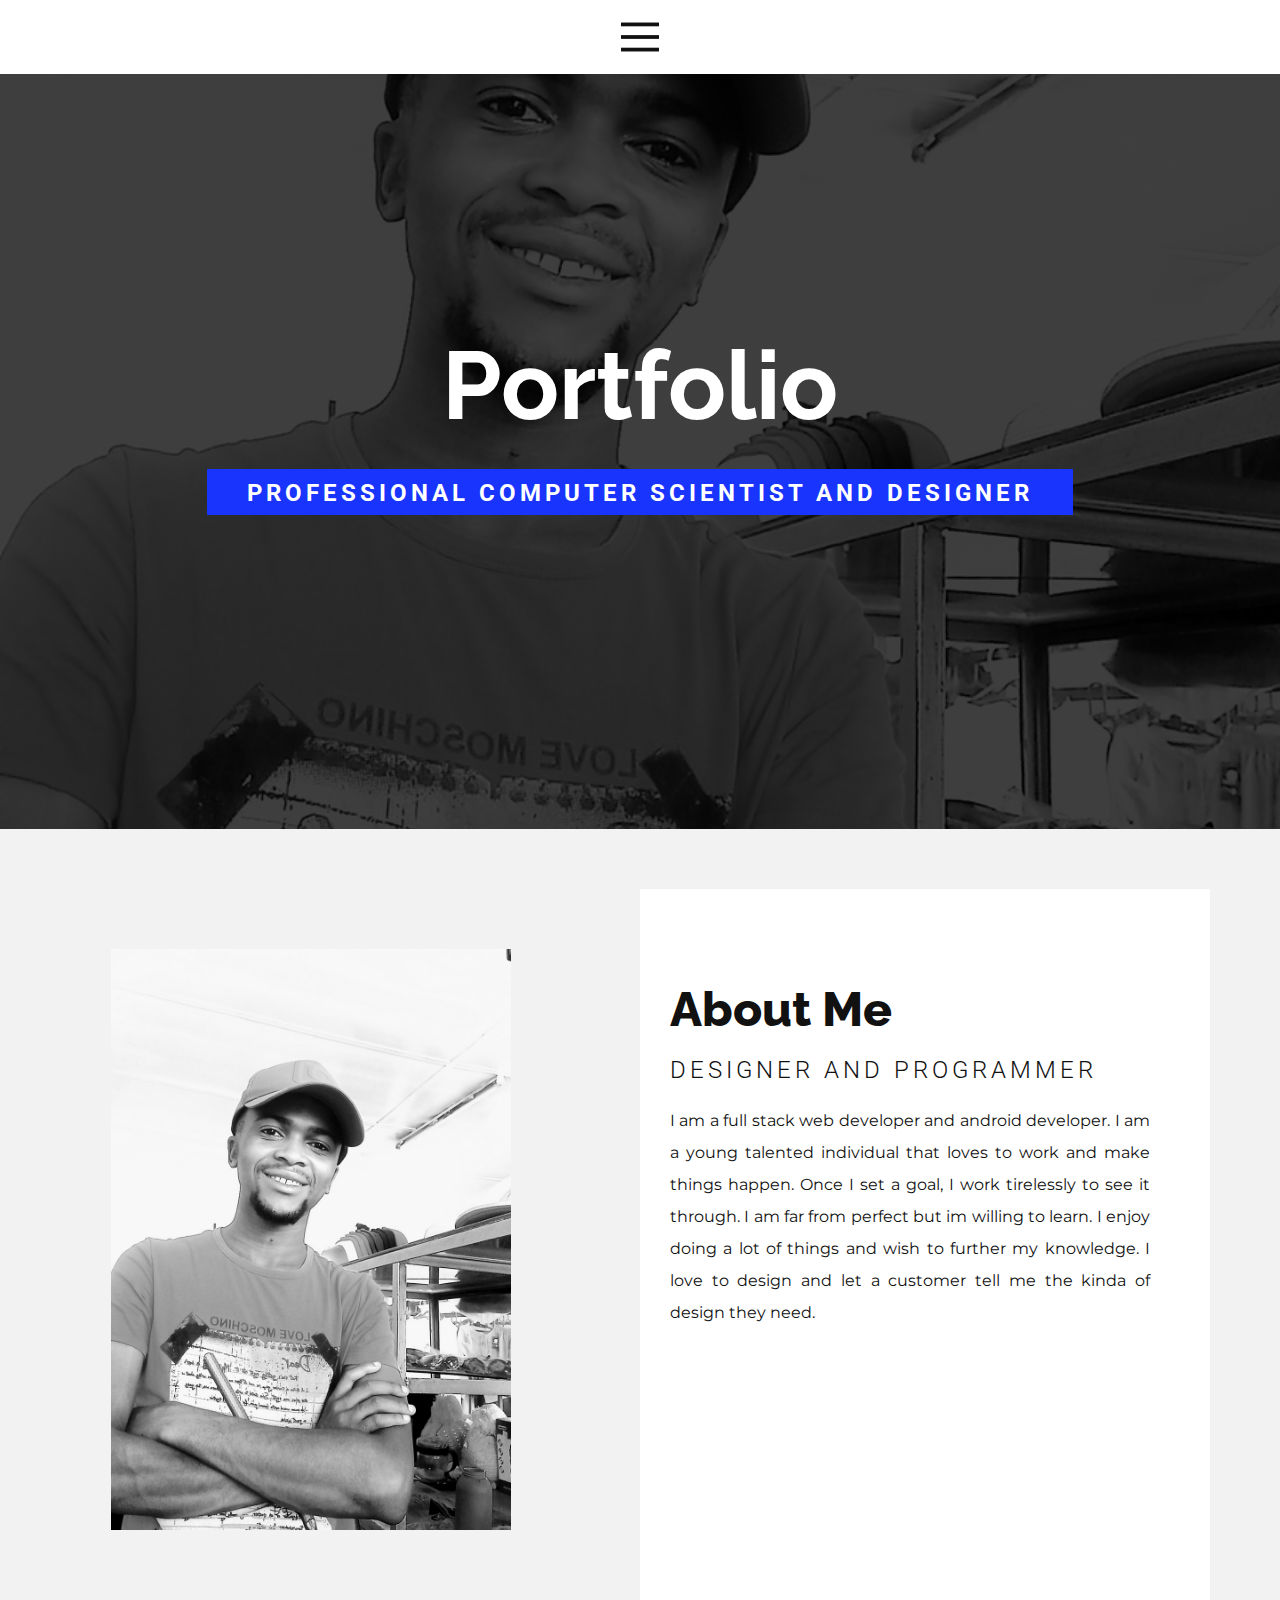
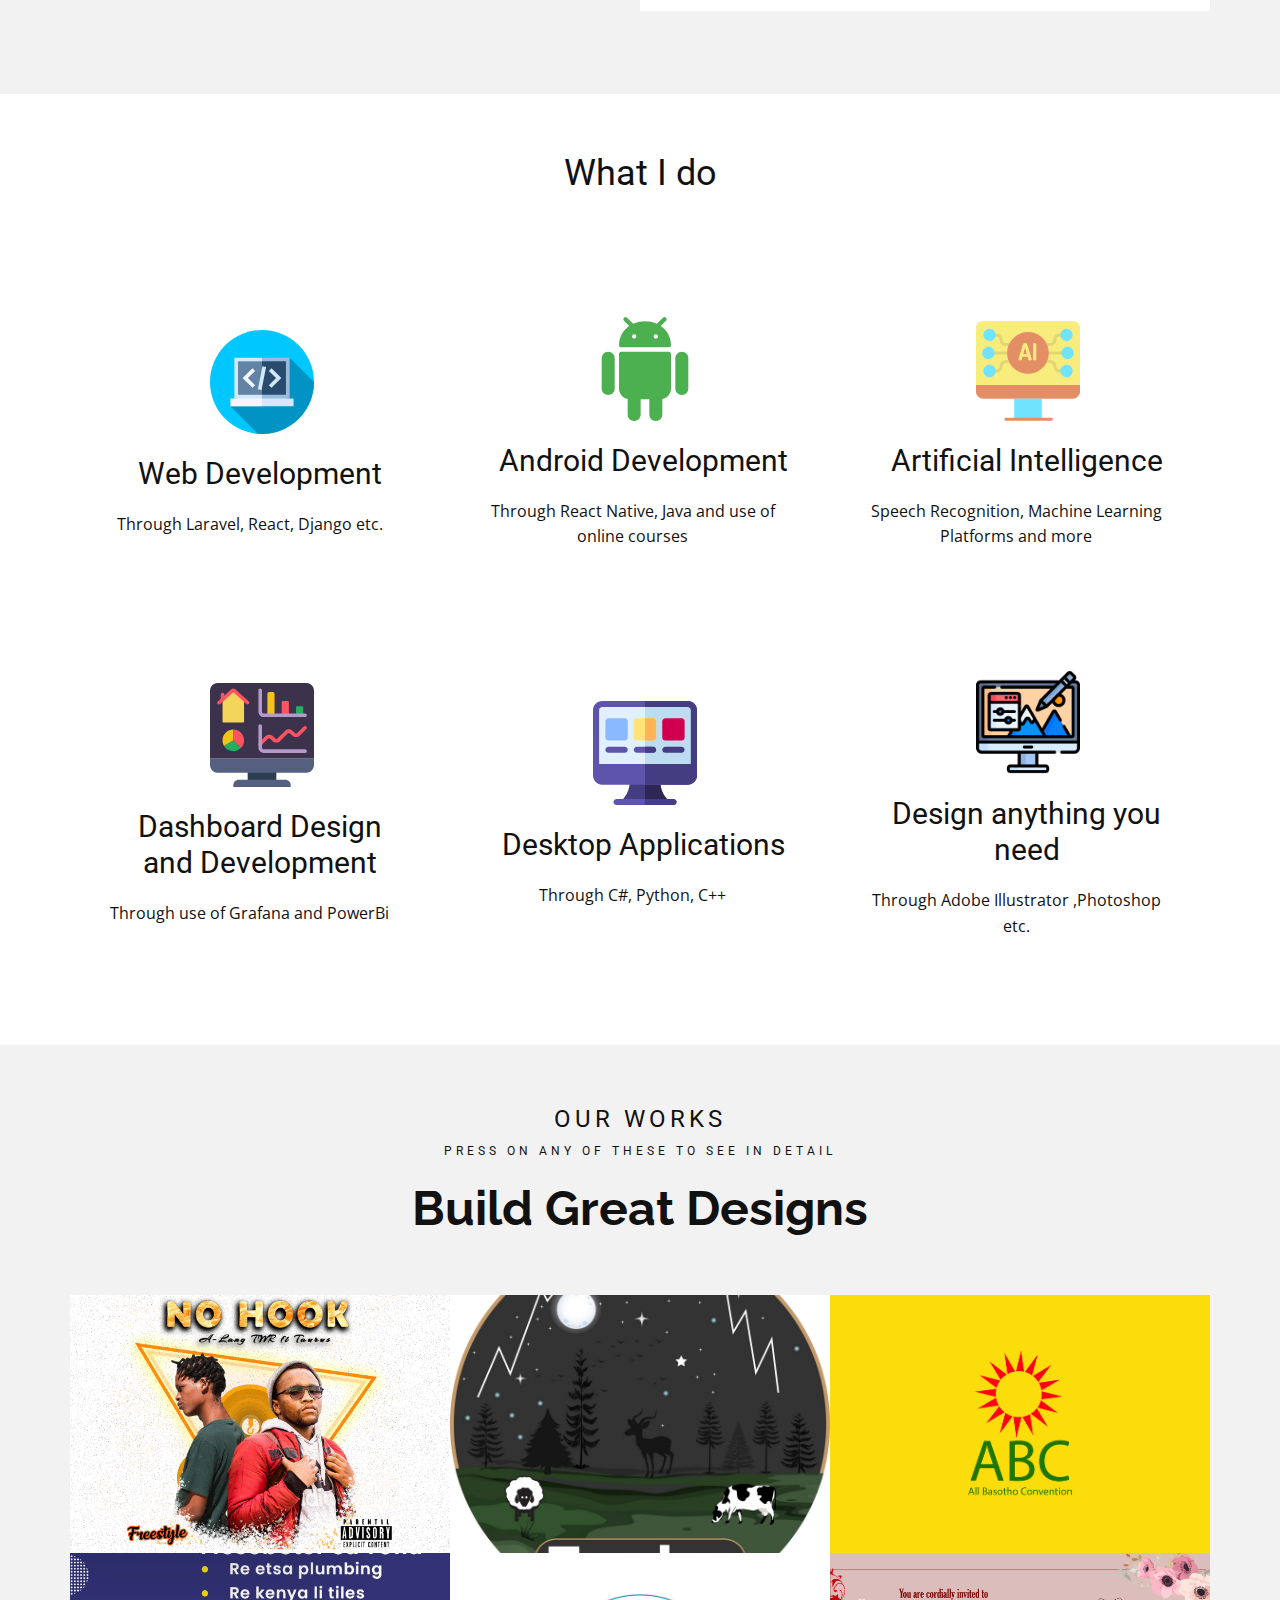
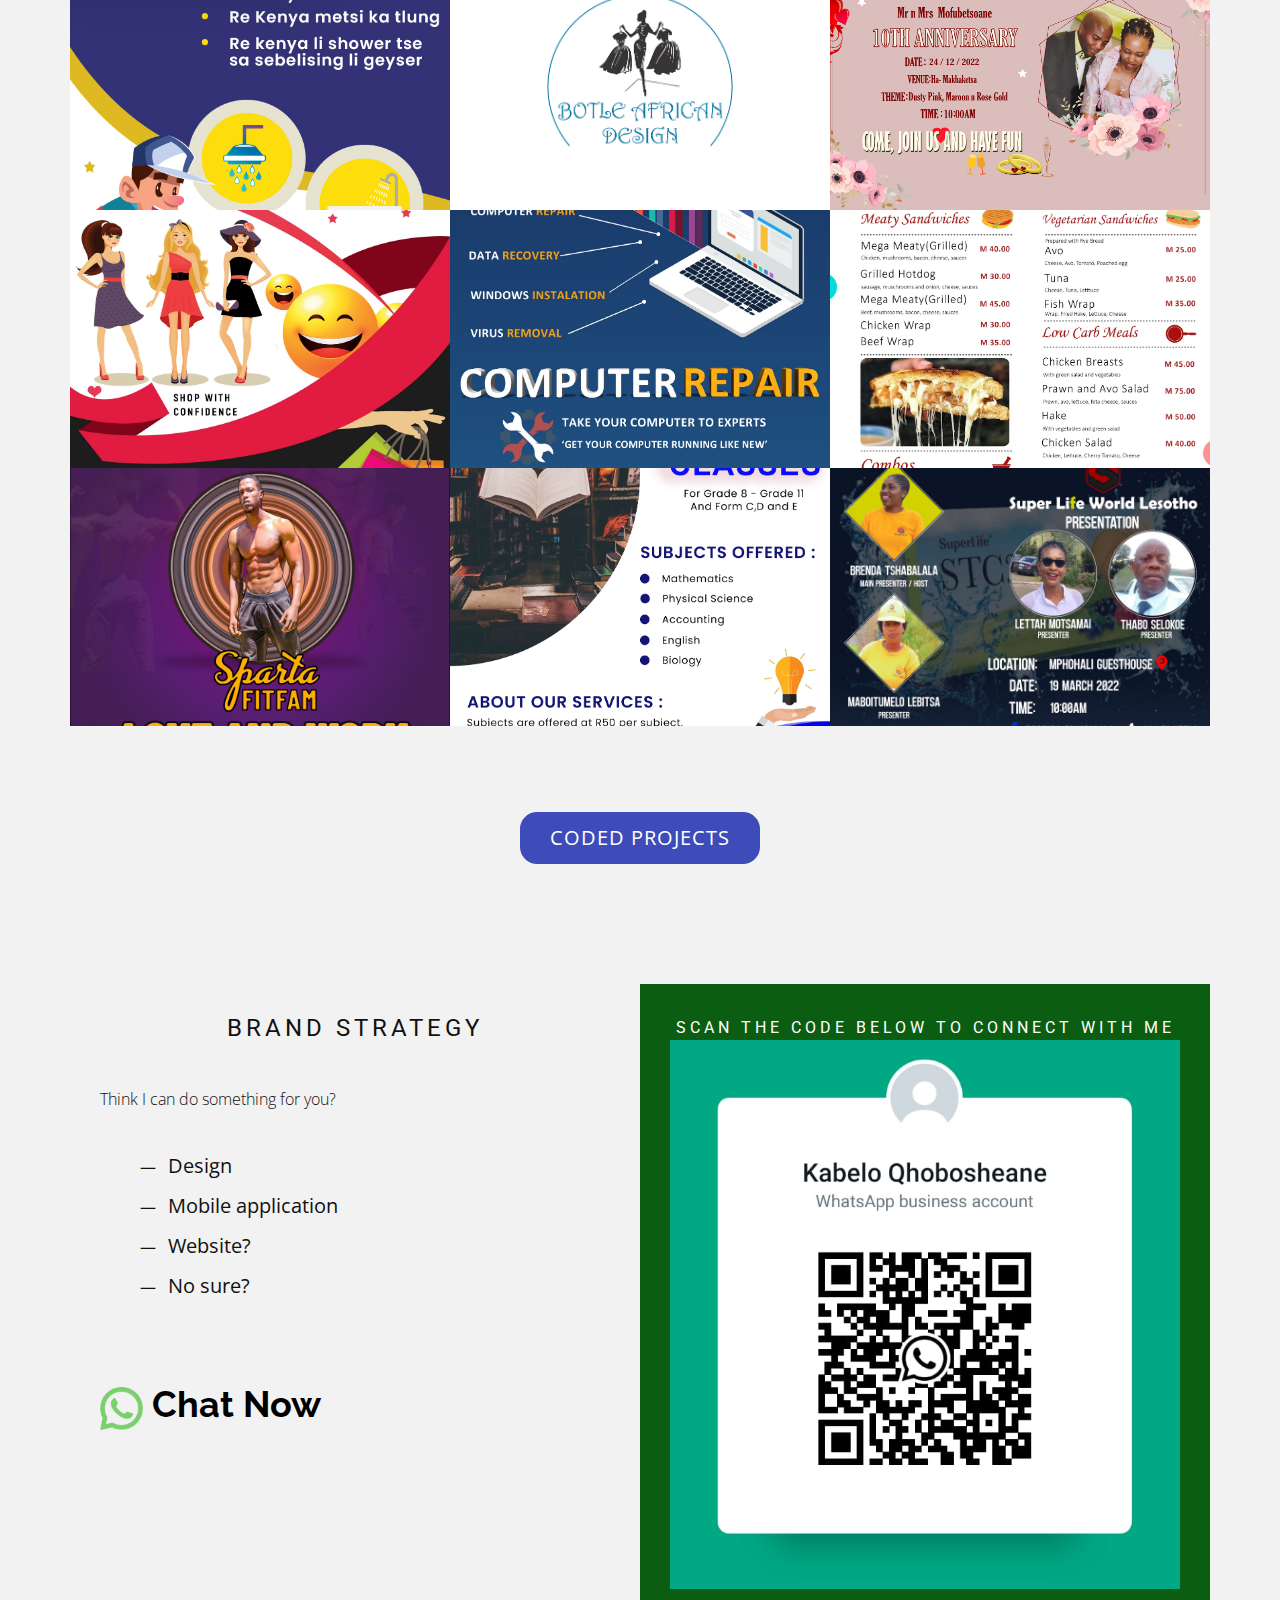
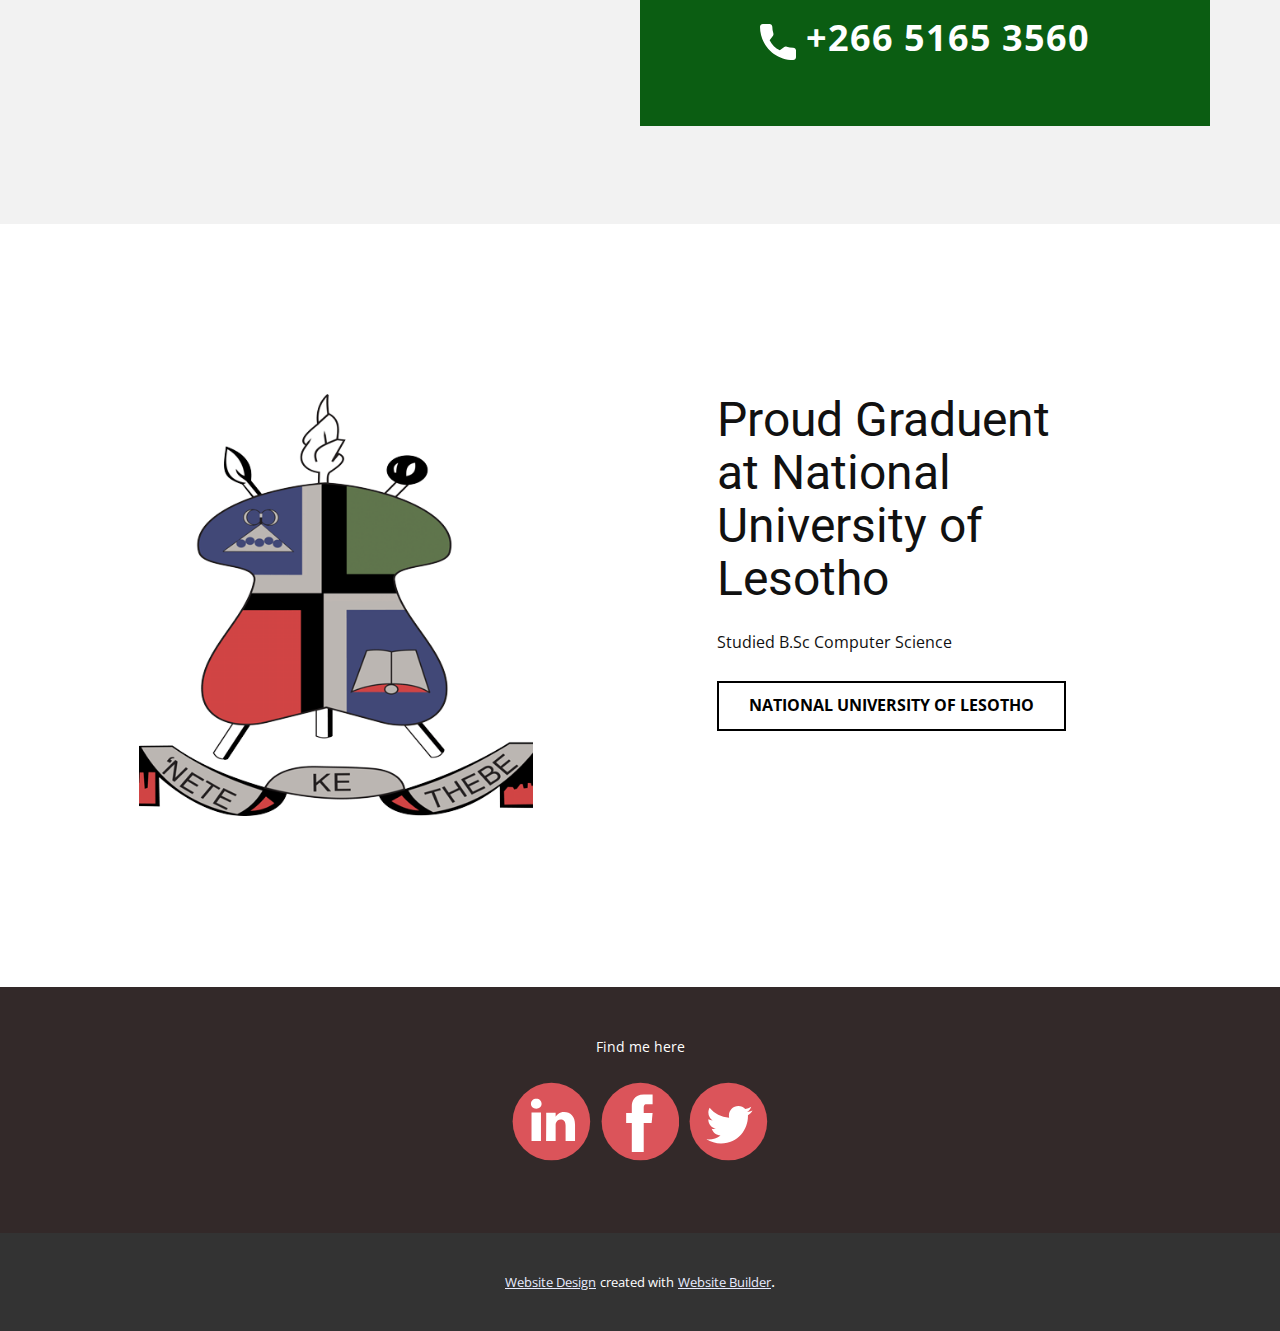
==== index.html @ 5afa54e4 "My first Commit" ====
<!DOCTYPE html>
<html style="font-size: 16px;">
  <head>
    <meta name="viewport" content="width=device-width, initial-scale=1.0">
    <meta charset="utf-8">
    <meta name="keywords" content="Portfolio, About Us, ​Build Great Products">
    <meta name="description" content="">
    <meta name="page_type" content="np-template-header-footer-from-plugin">
    <title>Home</title>
    <link rel="stylesheet" href="nicepage.css" media="screen">
<link rel="stylesheet" href="Home.css" media="screen">
    <script class="u-script" type="text/javascript" src="jquery.js" defer=""></script>
    <script class="u-script" type="text/javascript" src="nicepage.js" defer=""></script>
    <meta name="generator" content="Nicepage 4.6.5, nicepage.com">
    <link id="u-theme-google-font" rel="stylesheet" href="https://fonts.googleapis.com/css?family=Roboto:100,100i,300,300i,400,400i,500,500i,700,700i,900,900i|Open+Sans:300,300i,400,400i,500,500i,600,600i,700,700i,800,800i">
    <link id="u-page-google-font" rel="stylesheet" href="https://fonts.googleapis.com/css?family=Raleway:100,100i,200,200i,300,300i,400,400i,500,500i,600,600i,700,700i,800,800i,900,900i|Montserrat:100,100i,200,200i,300,300i,400,400i,500,500i,600,600i,700,700i,800,800i,900,900i">
    
    
    
    
    
    
    
    <script type="application/ld+json">{
		"@context": "http://schema.org",
		"@type": "Organization",
		"name": "",
		"sameAs": [
				"https://www.linkedin.com/in/kabelo-joseph-qhobosheane-223108164/",
				"https://web.facebook.com/joseph.qhobosheane.370/",
				"https://twitter.com/home"
		]
}</script>
    <meta name="theme-color" content="#1934fd">
    <meta name="twitter:site" content="@">
    <meta name="twitter:card" content="summary_large_image">
    <meta name="twitter:title" content="Home">
    <meta name="twitter:description" content="">
    <meta property="og:title" content="Home">
    <meta property="og:type" content="website">
  </head>
  <body data-home-page="Home.html" data-home-page-title="Home" class="u-body u-xl-mode"><header class="u-clearfix u-header u-header" id="sec-44a9"><div class="u-clearfix u-sheet u-valign-middle u-sheet-1">
        <nav class="u-align-left u-menu u-menu-dropdown u-offcanvas u-menu-1" data-responsive-from="XL">
          <div class="menu-collapse">
            <a class="u-button-style u-nav-link" href="#" style="padding: 8px 2px; font-size: calc(1em + 22px);">
              <svg class="u-svg-link" preserveAspectRatio="xMidYMin slice" viewBox="0 0 302 302" style=""><use xmlns:xlink="http://www.w3.org/1999/xlink" xlink:href="#svg-5c50"></use></svg>
              <svg xmlns="http://www.w3.org/2000/svg" xmlns:xlink="http://www.w3.org/1999/xlink" version="1.1" id="svg-5c50" x="0px" y="0px" viewBox="0 0 302 302" style="enable-background:new 0 0 302 302;" xml:space="preserve" class="u-svg-content"><g><rect y="36" width="302" height="30"></rect><rect y="236" width="302" height="30"></rect><rect y="136" width="302" height="30"></rect>
</g><g></g><g></g><g></g><g></g><g></g><g></g><g></g><g></g><g></g><g></g><g></g><g></g><g></g><g></g><g></g></svg>
            </a>
          </div>
          <div class="u-custom-menu u-nav-container">
            <ul class="u-nav u-spacing-30 u-unstyled u-nav-1"><li class="u-nav-item"><a class="u-border-2 u-border-active-palette-1-base u-border-hover-palette-1-base u-border-no-left u-border-no-right u-border-no-top u-button-style u-nav-link u-text-active-palette-1-base u-text-grey-90 u-text-hover-grey-90" href="Home.html" style="padding: 10px 0px;">Home</a>
</li><li class="u-nav-item"><a class="u-border-2 u-border-active-palette-1-base u-border-hover-palette-1-base u-border-no-left u-border-no-right u-border-no-top u-button-style u-nav-link u-text-active-palette-1-base u-text-grey-90 u-text-hover-grey-90" href="My-Work.html" style="padding: 10px 0px;">My Work</a>
</li><li class="u-nav-item"><a class="u-border-2 u-border-active-palette-1-base u-border-hover-palette-1-base u-border-no-left u-border-no-right u-border-no-top u-button-style u-nav-link u-text-active-palette-1-base u-text-grey-90 u-text-hover-grey-90" href="Contact.html" style="padding: 10px 0px;">Contact</a>
</li></ul>
          </div>
          <div class="u-custom-menu u-nav-container-collapse">
            <div class="u-align-center u-black u-container-style u-inner-container-layout u-opacity u-opacity-95 u-sidenav">
              <div class="u-inner-container-layout u-sidenav-overflow">
                <div class="u-menu-close"></div>
                <ul class="u-align-center u-nav u-popupmenu-items u-unstyled u-nav-2"><li class="u-nav-item"><a class="u-button-style u-nav-link" href="Home.html">Home</a>
</li><li class="u-nav-item"><a class="u-button-style u-nav-link" href="My-Work.html">My Work</a>
</li><li class="u-nav-item"><a class="u-button-style u-nav-link" href="Contact.html">Contact</a>
</li></ul>
              </div>
            </div>
            <div class="u-black u-menu-overlay u-opacity u-opacity-70"></div>
          </div>
        </nav>
      </div></header>
    <section class="u-align-center u-clearfix u-image u-shading u-section-1" id="carousel_30c3" data-image-width="3024" data-image-height="5376">
      <div class="u-clearfix u-sheet u-sheet-1">
        <h2 class="u-custom-font u-font-raleway u-text u-text-body-alt-color u-text-default u-text-1">Portfolio</h2>
        <div class="u-align-center-xs u-container-style u-expanded-width-md u-expanded-width-sm u-expanded-width-xs u-group u-palette-1-base u-group-1">
          <div class="u-container-layout u-container-layout-1">
            <h4 class="u-align-center u-text u-text-2">Professional computer scientist and designer</h4>
          </div>
        </div>
      </div>
    </section>
    <section class="u-clearfix u-grey-5 u-section-2" id="carousel_7b2b">
      <div class="u-clearfix u-sheet u-sheet-1">
        <div class="u-clearfix u-expanded-width u-layout-wrap u-layout-wrap-1">
          <div class="u-layout">
            <div class="u-layout-col">
              <div class="u-size-60">
                <div class="u-layout-row">
                  <div class="u-align-center u-container-style u-layout-cell u-size-30 u-layout-cell-1">
                    <div class="u-container-layout u-container-layout-1">
                      <img class="u-image u-image-1" src="images/IMG_20220221_135237_2.jpg" data-image-width="900" data-image-height="1600">
                    </div>
                  </div>
                  <div class="u-container-style u-layout-cell u-size-30 u-white u-layout-cell-2">
                    <div class="u-container-layout u-container-layout-2">
                      <h2 class="u-custom-font u-font-raleway u-text u-text-default u-text-1">About Me</h2>
                      <h6 class="u-text u-text-2">designer and programmer</h6>
                      <p class="u-align-justify u-custom-font u-font-montserrat u-text u-text-3"> I am a full stack web developer and android developer.&nbsp;I am a young talented individual that loves to work and make things happen. Once I set a goal, I work tirelessly to see it through. I am far from perfect but im willing to learn. I enjoy doing a lot of things and wish to further my knowledge. I love to design and let a customer tell me the kinda of design they need.&nbsp;</p>
                      <p class="u-text u-text-4" data-animation-name="jackInTheBox" data-animation-duration="1000" data-animation-delay="0" data-animation-direction="">
                        <span style="font-weight: 700;">Name: </span>
                        <br>Kabelo Qhobosheane<br>
                        <span style="font-weight: 700;">Age: </span>
                        <br>23 years <span style="font-weight: 700;">
                          <br>Location: 
                        </span>
                        <br>Maseru, Borokhoaneng
                      </p>
                    </div>
                  </div>
                </div>
              </div>
            </div>
          </div>
        </div>
      </div>
    </section>
    <section class="u-align-center u-clearfix u-section-3" id="sec-7e6d">
      <div class="u-clearfix u-sheet u-sheet-1">
        <h2 class="u-text u-text-default u-text-1">What I do</h2>
        <div class="u-expanded-width u-list u-list-1">
          <div class="u-repeater u-repeater-1">
            <div class="u-align-center u-container-style u-list-item u-repeater-item">
              <div class="u-container-layout u-similar-container u-valign-middle u-container-layout-1"><span class="u-icon u-icon-circle u-spacing-40 u-white u-icon-1"><svg class="u-svg-link" preserveAspectRatio="xMidYMin slice" viewBox="0 0 512 512" style=""><use xmlns:xlink="http://www.w3.org/1999/xlink" xlink:href="#svg-89f8"></use></svg><svg class="u-svg-content" viewBox="0 0 512 512" x="0px" y="0px" id="svg-89f8" style="enable-background:new 0 0 512 512;"><circle style="fill:#00C7FF;" cx="256" cy="256" r="256"></circle><path style="fill:#0093C4;" d="M512,256c0-0.037-0.001-0.073-0.001-0.11L392.127,136.018L100.5,375.982l135.219,135.219  C242.411,511.726,249.173,512,256,512C397.385,512,512,397.385,512,256z"></path><polygon style="fill:#9ABADB;" points="392.127,136.018 256,136.018 243.842,349.394 392.127,337.236 "></polygon><g><polygon style="fill:#D1E8FF;" points="119.873,136.018 119.873,337.236 256,349.394 256,136.018  "></polygon><polygon style="fill:#D1E8FF;" points="411.5,337.236 256,337.236 243.842,356.609 256,375.982 411.5,375.982  "></polygon>
</g><rect x="100.5" y="337.24" style="fill:#F5F5FF;" width="155.5" height="38.747"></rect><polygon style="fill:#294B6E;" points="373.904,154.24 256,154.24 243.842,236.627 256,319.013 373.904,319.013 "></polygon><rect x="138.1" y="154.24" style="fill:#6283A3;" width="117.9" height="164.77"></rect><polygon style="fill:#F5F5FF;" points="209.124,284.901 160.85,236.627 209.124,188.353 222.009,201.238 186.62,236.627   222.009,272.016 "></polygon><g><polygon style="fill:#D1E8FF;" points="302.876,284.901 289.991,272.016 325.38,236.627 289.991,201.238 302.876,188.353    351.15,236.627  "></polygon><rect x="246.888" y="179.052" transform="matrix(-0.9808 -0.1951 0.1951 -0.9808 460.912 518.6826)" style="fill:#D1E8FF;" width="18.223" height="115.182"></rect>
</g></svg>
            
            
          </span>
                <h3 class="u-align-center u-text u-text-2">Web Development</h3>
                <p class="u-align-center u-text u-text-3">Through Laravel, React, Django etc.</p>
              </div>
            </div>
            <div class="u-align-center u-container-style u-list-item u-repeater-item">
              <div class="u-container-layout u-similar-container u-valign-middle u-container-layout-2"><span class="u-icon u-icon-circle u-spacing-40 u-white u-icon-2"><svg class="u-svg-link" preserveAspectRatio="xMidYMin slice" viewBox="0 0 512.12 512.12" style=""><use xmlns:xlink="http://www.w3.org/1999/xlink" xlink:href="#svg-bf54"></use></svg><svg class="u-svg-content" viewBox="0 0 512.12 512.12" x="0px" y="0px" id="svg-bf54" style="enable-background:new 0 0 512.12 512.12;"><g><path style="fill:#4CAF50;" d="M74.727,170.787c-17.673,0-32,14.327-32,32V352.12c0,17.673,14.327,32,32,32s32-14.327,32-32   V202.787C106.727,185.114,92.4,170.787,74.727,170.787z"></path><path style="fill:#4CAF50;" d="M437.393,170.787c-17.673,0-32,14.327-32,32V352.12c0,17.673,14.327,32,32,32s32-14.327,32-32   V202.787C469.393,185.114,455.067,170.787,437.393,170.787z"></path><path style="fill:#4CAF50;" d="M373.393,170.787H138.727c-5.891,0-10.667,4.776-10.667,10.667V352.12   c-0.005,25.348,17.831,47.197,42.667,52.267v75.733c0,17.673,14.327,32,32,32s32-14.327,32-32v-74.667h42.667v74.667   c0,17.673,14.327,32,32,32s32-14.327,32-32v-75.733c24.836-5.07,42.672-26.919,42.667-52.267V181.454   C384.06,175.563,379.284,170.787,373.393,170.787z"></path><path style="fill:#4CAF50;" d="M333.607,44.323l26.005-25.984c4.237-4.093,4.354-10.845,0.262-15.083   c-4.093-4.237-10.845-4.354-15.083-0.262c-0.089,0.086-0.176,0.173-0.262,0.262L314.236,33.55   c-37.102-16.117-79.229-16.117-116.331,0L167.612,3.235c-4.237-4.093-10.99-3.975-15.083,0.262c-3.992,4.134-3.992,10.687,0,14.82   l25.984,26.005c-31.677,20.96-50.649,56.481-50.453,94.464c0,5.891,4.776,10.667,10.667,10.667h234.667   c5.891,0,10.667-4.776,10.667-10.667C384.256,100.804,365.284,65.283,333.607,44.323z"></path>
</g><g><circle style="fill:#FAFAFA;" cx="202.727" cy="96.12" r="10.667"></circle><circle style="fill:#FAFAFA;" cx="309.393" cy="96.12" r="10.667"></circle>
</g></svg>
            
            
          </span>
                <h3 class="u-align-center u-text u-text-4">Android Development</h3>
                <p class="u-align-center u-text u-text-5">Through React Native, Java and use of online courses</p>
              </div>
            </div>
            <div class="u-align-center u-container-style u-list-item u-repeater-item">
              <div class="u-container-layout u-similar-container u-valign-middle u-container-layout-3"><span class="u-icon u-icon-circle u-spacing-40 u-white u-icon-3"><svg class="u-svg-link" preserveAspectRatio="xMidYMin slice" viewBox="0 -8 423.38 423" style=""><use xmlns:xlink="http://www.w3.org/1999/xlink" xlink:href="#svg-3ed2"></use></svg><svg class="u-svg-content" viewBox="0 -8 423.38 423" id="svg-3ed2"><path d="m423.378906 260.410156v26.699219c0 16.15625-13.09375 29.25-29.25 29.25h-364.878906c-16.15625 0-29.25-13.09375-29.25-29.25v-26.699219zm0 0" fill="#e48e66"></path><path d="m353.511719 130.300781c-.007813 9.113281 6.425781 16.957031 15.363281 18.742188 8.933594 1.78125 17.886719-2.996094 21.378906-11.414063 3.488282-8.417968.550782-18.128906-7.023437-23.195312-7.574219-5.0625-17.675781-4.074219-24.121094 2.367187-3.589844 3.574219-5.605469 8.433594-5.597656 13.5zm-4.28125-73.472656c-.003907 9.105469 6.425781 16.945313 15.355469 18.726563 8.933593 1.777343 17.875-3 21.359374-11.414063 3.488282-8.410156.542969-18.113281-7.027343-23.171875-7.570313-5.0625-17.660157-4.066406-24.097657 2.371094-3.585937 3.574218-5.597656 8.429687-5.589843 13.488281zm0 146.941406c0 9.105469 6.433593 16.941407 15.363281 18.714844s17.871094-3.003906 21.355469-11.417969c3.480469-8.410156.539062-18.113281-7.03125-23.171875-7.570313-5.054687-17.660157-4.0625-24.097657 2.375-3.585937 3.578125-5.601562 8.433594-5.589843 13.5zm-279.359375-73.46875c.003906-9.113281-6.429688-16.960937-15.363282-18.742187-8.9375-1.785156-17.886718 2.996094-21.378906 11.410156-3.492187 8.417969-.550781 18.128906 7.023438 23.195312 7.574218 5.066407 17.671875 4.078126 24.117187-2.363281 3.589844-3.574219 5.605469-8.433593 5.601563-13.5zm4.277344 73.46875c.003906-9.105469-6.425782-16.945312-15.355469-18.722656-8.929688-1.777344-17.875 3-21.359375 11.410156-3.484375 8.414063-.542969 18.117188 7.027344 23.175781 7.570312 5.058594 17.660156 4.066407 24.097656-2.371093 3.585937-3.574219 5.597656-8.429688 5.589844-13.492188zm0-146.941406c0-9.101563-6.433594-16.9375-15.363282-18.710937-8.929687-1.777344-17.871094 3.003906-21.351562 11.417968-3.484375 8.410156-.542969 18.109375 7.027344 23.167969 7.570312 5.058594 17.660156 4.066406 24.097656-2.375 3.589844-3.574219 5.601562-8.433594 5.589844-13.5zm349.230468-27.386719v230.96875h-423.378906v-230.96875c0-16.15625 13.09375-29.253906 29.25-29.25h364.878906c16.15625-.003906 29.25 13.09375 29.25 29.25zm0 0" fill="#f8ec7d"></path><path d="m353.511719 130.300781c-.007813-9.113281 6.425781-16.960937 15.363281-18.742187 8.933594-1.785156 17.886719 2.996094 21.378906 11.410156 3.488282 8.417969.550782 18.128906-7.023437 23.195312-7.574219 5.066407-17.675781 4.078126-24.121094-2.363281-3.589844-3.574219-5.605469-8.433593-5.597656-13.5zm0 0" fill="#6fe3ff"></path><path d="m349.230469 56.828125c0-9.101563 6.433593-16.9375 15.363281-18.710937 8.929688-1.777344 17.871094 3.003906 21.355469 11.417968 3.480469 8.410156.539062 18.109375-7.03125 23.167969-7.570313 5.058594-17.660157 4.066406-24.097657-2.375-3.585937-3.574219-5.601562-8.433594-5.589843-13.5zm0 0" fill="#6fe3ff"></path><path d="m349.230469 203.769531c-.003907-9.105469 6.425781-16.945312 15.355469-18.722656 8.933593-1.777344 17.875 3 21.359374 11.410156 3.488282 8.414063.542969 18.117188-7.027343 23.175781-7.570313 5.058594-17.660157 4.066407-24.097657-2.371093-3.585937-3.574219-5.597656-8.429688-5.589843-13.492188zm0 0" fill="#6fe3ff"></path><path d="m155.738281 316.359375h111.902344v83.832031h-111.902344zm0 0" fill="#6fe3ff"></path><path d="m199.730469 106.371094 8.199219 28.949218h-16.410157zm0 0" fill="#e48e66"></path><path d="m74.148438 56.828125c.003906 9.105469-6.425782 16.945313-15.355469 18.726563-8.929688 1.777343-17.875-3-21.359375-11.414063-3.484375-8.410156-.542969-18.113281 7.027344-23.171875 7.570312-5.0625 17.660156-4.066406 24.097656 2.371094 3.585937 3.574218 5.597656 8.429687 5.589844 13.488281zm0 0" fill="#6fe3ff"></path><path d="m74.148438 203.769531c0 9.105469-6.433594 16.941407-15.363282 18.714844-8.929687 1.773437-17.871094-3.003906-21.351562-11.417969-3.484375-8.410156-.542969-18.113281 7.027344-23.171875 7.570312-5.054687 17.660156-4.0625 24.097656 2.375 3.589844 3.578125 5.601562 8.433594 5.589844 13.5zm0 0" fill="#6fe3ff"></path><path d="m69.871094 130.300781c.003906 9.113281-6.429688 16.957031-15.363282 18.742188-8.9375 1.78125-17.886718-2.996094-21.378906-11.414063-3.492187-8.417968-.550781-18.128906 7.023438-23.195312 7.574218-5.0625 17.671875-4.074219 24.117187 2.367187 3.589844 3.574219 5.605469 8.433594 5.601563 13.5zm0 0" fill="#6fe3ff"></path><path d="m306.839844 406.191406h-185.039063c-3.316406 0-6-2.6875-6-6 0-3.316406 2.683594-6 6-6h185.039063c3.3125 0 6 2.683594 6 6 0 3.3125-2.6875 6-6 6zm0 0" fill="#e48e66"></path><path d="m353.550781 136.300781h-58.421875v-12h58.382813zm0 0" fill="#e2d574"></path><path d="m349.261719 209.769531h-9.042969c-14.046875 0-25.4375-11.390625-25.4375-25.441406-.007812-7.417969-6.023438-13.429687-13.441406-13.4375h-11.691406v-12h11.691406c14.042968.015625 25.425781 11.394531 25.441406 25.4375 0 7.425781 6.015625 13.441406 13.4375 13.441406h9.011719zm0 0" fill="#e2d574"></path><path d="m301.339844 101.710938h-13.078125v-12h13.078125c7.417968-.007813 13.433594-6.023438 13.441406-13.441407 0-14.046875 11.390625-25.4375 25.4375-25.441406h9.011719l.03125 12h-9.042969c-7.421875.003906-13.4375 6.019531-13.4375 13.441406-.015625 14.042969-11.398438 25.425781-25.441406 25.441407zm0 0" fill="#e2d574"></path><path d="m128.25 136.300781h-58.378906l-.042969-12h58.421875zm0 0" fill="#e2d574"></path><path d="m83.160156 209.769531h-9.011718l-.027344-12h9.039062c7.421875 0 13.4375-6.015625 13.441406-13.441406.015626-14.042969 11.394532-25.421875 25.4375-25.4375h11.691407v12h-11.691407c-7.417968.007813-13.429687 6.019531-13.4375 13.4375-.003906 14.050781-11.390624 25.441406-25.441406 25.441406zm0 0" fill="#e2d574"></path><path d="m135.121094 101.710938h-13.082032c-14.042968-.015626-25.421874-11.398438-25.4375-25.441407-.003906-7.421875-6.019531-13.4375-13.441406-13.441406h-9.011718l-.027344-12h9.039062c14.050782.003906 25.4375 11.394531 25.441406 25.441406.007813 7.417969 6.019532 13.433594 13.4375 13.441407h13.082032zm0 0" fill="#e2d574"></path><g fill="#6fe3ff"><path d="m372.605469 155.378906c-6.652344.011719-13.035157-2.628906-17.738281-7.335937-8.480469-8.464844-9.800782-21.742188-3.152344-31.710938 6.648437-9.96875 19.414062-13.851562 30.488281-9.273437 11.074219 4.582031 17.371094 16.347656 15.035156 28.101562-2.335937 11.753906-12.648437 20.21875-24.632812 20.21875zm-9.253907-15.820312c4.414063 4.402344 11.324219 5.074218 16.507813 1.605468 5.179687-3.472656 7.1875-10.117187 4.796875-15.875-2.390625-5.757812-8.511719-9.027343-14.628906-7.808593-6.113282 1.21875-10.515625 6.585937-10.515625 12.820312-.011719 3.472657 1.375 6.808594 3.839843 9.257813zm0 0"></path><path d="m368.316406 228.855469c-11.972656.003906-22.28125-8.449219-24.621094-20.191407-2.339843-11.738281 3.941407-23.496093 15-28.082031 11.058594-4.585937 23.816407-.71875 30.46875 9.234375 6.65625 9.953125 5.351563 23.21875-3.113281 31.6875-4.691406 4.722656-11.078125 7.371094-17.734375 7.351563zm0-38.167969c-3.472656-.007812-6.800781 1.371094-9.253906 3.824219-4.421875 4.417969-5.109375 11.34375-1.640625 16.542969 3.472656 5.199218 10.128906 7.222656 15.90625 4.832031s9.058594-8.527344 7.839844-14.65625c-1.21875-6.132813-6.597657-10.546875-12.847657-10.546875zm0 0"></path><path d="m368.316406 81.90625c-11.960937-.007812-22.253906-8.460938-24.578125-20.195312-2.328125-11.734376 3.957031-23.476563 15.011719-28.046876 11.054688-4.570312 23.796875-.695312 30.4375 9.253907s5.328125 23.203125-3.136719 31.65625c-4.699219 4.707031-11.082031 7.347656-17.734375 7.332031zm0-38.148438c-5.292968-.003906-10.0625 3.183594-12.089844 8.070313-2.023437 4.886719-.910156 10.511719 2.832032 14.253906v.003907c4.183594 4.191406 10.664062 5.050781 15.796875 2.089843 5.132812-2.960937 7.632812-9 6.097656-14.722656-1.53125-5.722656-6.71875-9.699219-12.644531-9.695313zm0 0"></path><path d="m50.773438 155.378906c-11.964844-.007812-22.261719-8.464844-24.589844-20.203125s3.960937-23.484375 15.015625-28.058593c11.058593-4.574219 23.808593-.699219 30.453125 9.253906 6.640625 9.953125 5.328125 23.214844-3.140625 31.671875-4.699219 4.707031-11.082031 7.347656-17.738281 7.335937zm0-38.164062c-6.246094.003906-11.621094 4.417968-12.835938 10.542968-1.21875 6.128907 2.066406 12.261719 7.835938 14.648438 5.773437 2.386719 12.429687.363281 15.894531-4.832031 3.46875-5.199219 2.78125-12.121094-1.640625-16.53125-2.453125-2.457031-5.78125-3.832031-9.253906-3.828125zm0 0"></path><path d="m55.066406 228.855469c-11.972656.003906-22.28125-8.449219-24.621094-20.191407-2.339843-11.742187 3.941407-23.5 15-28.085937 11.0625-4.582031 23.820313-.714844 30.472657 9.238281 6.652343 9.953125 5.347656 23.21875-3.113281 31.6875-4.695313 4.722656-11.082032 7.371094-17.738282 7.351563zm0-38.167969c-6.238281.003906-11.601562 4.414062-12.8125 10.53125-1.214844 6.117188 2.0625 12.238281 7.824219 14.621094 5.761719 2.382812 12.40625.367187 15.867187-4.816406 3.464844-5.1875 2.785157-12.09375-1.621093-16.503907-2.453125-2.457031-5.785157-3.835937-9.257813-3.828125zm0 0"></path><path d="m55.066406 81.90625c-11.957031-.007812-22.242187-8.460938-24.570312-20.191406-2.324219-11.726563 3.960937-23.464844 15.011718-28.035156 11.046876-4.570313 23.785157-.695313 30.425782 9.246093 6.636718 9.945313 5.328125 23.195313-3.132813 31.648438-4.699219 4.707031-11.082031 7.347656-17.734375 7.332031zm0-38.148438c-5.921875-.003906-11.109375 3.976563-12.640625 9.695313-1.53125 5.722656.96875 11.757813 6.097657 14.71875 5.128906 2.957031 11.609374 2.105469 15.792968-2.085937v-.003907c3.742188-3.742187 4.859375-9.371093 2.832032-14.257812-2.023438-4.886719-6.796876-8.070313-12.089844-8.066407zm0 0"></path>
</g><path d="m296.441406 130.300781c0 2.75-.140625 5.527344-.421875 8.328125-4.441406 45.035156-43.4375 78.664063-88.632812 76.441406-45.199219-2.222656-80.707031-39.515624-80.707031-84.769531 0-2.75.140624-5.527343.421874-8.332031 4.429688-45.042969 43.429688-78.683594 88.632813-76.457031 45.207031 2.222656 80.714844 39.527343 80.707031 84.789062zm-51.640625 25.769531v-61.300781c0-2.640625-3.109375-3.78125-6.128906-3.78125-3.113281 0-6.132813 1.140625-6.132813 3.78125v61.300781c0 2.550782 3.019532 3.871094 6.132813 3.871094 3.019531 0 6.128906-1.320312 6.128906-3.871094zm-18.761719-1.230468c-.027343-.320313-.09375-.632813-.1875-.941406l-18.203124-59.320313c-.847657-2.828125-4.339844-4.148437-7.917969-4.148437-3.492188 0-6.980469 1.320312-7.832031 4.148437l-18.207032 59.320313c-.085937.308593-.148437.625-.179687.941406 0 3.019531 4.429687 5.101562 7.726562 5.101562 2.070313 0 3.683594-.660156 4.152344-2.460937l3.578125-12.539063h21.601562l3.578126 12.539063c.480468 1.800781 2.082031 2.460937 4.160156 2.460937 3.300781 0 7.730468-2.171875 7.730468-5.101562zm0 0" fill="#e48e66"></path><path d="m244.800781 94.769531v61.300781c0 2.550782-3.109375 3.871094-6.128906 3.871094-3.113281 0-6.132813-1.320312-6.132813-3.871094v-61.300781c0-2.640625 3.019532-3.78125 6.132813-3.78125 3.019531 0 6.128906 1.140625 6.128906 3.78125zm0 0" fill="#f8ec7d"></path><path d="m225.851562 153.898438c.09375.308593.160157.621093.1875.941406 0 2.929687-4.429687 5.101562-7.730468 5.101562-2.078125 0-3.679688-.660156-4.160156-2.460937l-3.578126-12.539063h-21.601562l-3.578125 12.539063c-.46875 1.800781-2.082031 2.460937-4.152344 2.460937-3.296875 0-7.726562-2.082031-7.726562-5.101562.03125-.316406.09375-.632813.179687-.941406l18.207032-59.320313c.851562-2.828125 4.339843-4.148437 7.832031-4.148437 3.578125 0 7.070312 1.320312 7.917969 4.148437zm-17.921874-18.578126-8.199219-28.949218-8.210938 28.949218zm0 0" fill="#f8ec7d"></path></svg>
            
            
          </span>
                <h3 class="u-align-center u-text u-text-6">Artificial Intelligence</h3>
                <p class="u-align-center u-text u-text-7">Speech Recognition, Machine Learning Platforms and more</p>
              </div>
            </div>
            <div class="u-align-center u-container-style u-list-item u-repeater-item">
              <div class="u-container-layout u-similar-container u-valign-middle u-container-layout-4"><span class="u-icon u-icon-circle u-spacing-40 u-white u-icon-4"><svg class="u-svg-link" preserveAspectRatio="xMidYMin slice" viewBox="0 0 512.141 512.141" style=""><use xmlns:xlink="http://www.w3.org/1999/xlink" xlink:href="#svg-e94c"></use></svg><svg class="u-svg-content" viewBox="0 0 512.141 512.141" x="0px" y="0px" id="svg-e94c" style="enable-background:new 0 0 512.141 512.141;"><g transform="translate(-1)"><rect x="186.45" y="432.622" style="fill:#2C3E50;" width="141.241" height="52.966"></rect><path style="fill:#556080;" d="M513.071,370.829v30.455c1.261,20.815-14.506,38.749-35.31,40.165H36.381   c-20.805-1.417-36.571-19.351-35.31-40.165v-30.455H513.071z"></path><path style="fill:#3D324C;" d="M513.071,40.236v330.593h-512V40.236C-0.19,19.421,15.576,1.487,36.381,0.071H477.76   C498.565,1.487,514.331,19.421,513.071,40.236z"></path><path style="fill:#F3D55B;" d="M168.795,81.373v109.639c-0.091,1.869-1.661,3.321-3.531,3.266H66.395   c-1.852,0.095-3.431-1.326-3.531-3.178V81.373l50.229-45.021c1.584-1.325,3.889-1.325,5.473,0L168.795,81.373z"></path><path style="fill:#F0C419;" d="M115.829,229.588v52.966l-44.138,26.483l-1.236,0.794c-4.998-8.218-7.626-17.659-7.592-27.277   C62.864,253.301,86.577,229.588,115.829,229.588z"></path><path style="fill:#FF5364;" d="M168.795,282.553c0.042,14.053-5.554,27.537-15.537,37.429l-37.429-37.429v-52.966   C145.081,229.588,168.795,253.301,168.795,282.553z"></path><path style="fill:#24AE5F;" d="M153.258,319.982c-11.511,11.541-27.701,17.129-43.881,15.146   c-16.179-1.984-30.54-11.317-38.922-25.297l1.236-0.794l44.138-26.483L153.258,319.982z"></path><path style="fill:#F0C419;" d="M292.381,44.209h17.655c4.875,0,8.828,3.952,8.828,8.828v105.931h-35.31V53.036   C283.553,48.161,287.506,44.209,292.381,44.209z"></path><path style="fill:#FF5364;" d="M360.618,88.346h22.422c3.559,0,6.444,2.885,6.444,6.444v64.177h-35.31V94.791   C354.174,91.232,357.059,88.346,360.618,88.346z"></path><path style="fill:#24AE5F;" d="M429.888,114.829h25.114c2.813,0,5.094,2.28,5.094,5.094v39.044h-35.302v-39.044   C424.795,117.11,427.075,114.829,429.888,114.829z"></path><path style="fill:#FF5364;" d="M248.243,309.036c-3.57-0.001-6.788-2.152-8.154-5.45c-1.366-3.298-0.611-7.094,1.913-9.619   l31.656-31.656c10.482-10.002,26.974-10.002,37.455,0l10.337,10.346c3.447,3.446,9.035,3.446,12.482,0l36.829-36.829   c10.479-10.001,26.968-10.001,37.447,0l10.346,10.346c3.447,3.446,9.035,3.446,12.482,0l31.656-31.647   c3.464-3.345,8.97-3.298,12.375,0.108c3.405,3.405,3.453,8.911,0.108,12.375l-31.656,31.656c-10.354,10.309-27.093,10.309-37.447,0   l-10.346-10.355c-3.488-3.347-8.995-3.347-12.482,0l-36.829,36.829c-10.342,10.338-27.105,10.338-37.447,0l-10.346-10.346   c-3.488-3.347-8.995-3.347-12.482,0l-31.656,31.656C252.829,308.105,250.584,309.036,248.243,309.036z"></path><path style="fill:#556080;" d="M142.312,476.76h229.517c14.626,0,26.483,11.857,26.483,26.483v8.828H115.829v-8.828   C115.829,488.617,127.686,476.76,142.312,476.76z"></path><g><path style="fill:#FF5364;" d="M186.45,106.002c-2.173,0-4.269-0.802-5.888-2.251l-64.733-57.944l-64.733,57.944    c-3.638,3.197-9.173,2.866-12.404-0.743s-2.951-9.146,0.628-12.41l67.902-60.787c4.859-4.283,12.129-4.34,17.055-0.132    l68.061,60.91c2.733,2.44,3.675,6.314,2.368,9.736C193.398,103.746,190.113,106.006,186.45,106.002z"></path><path style="fill:#FF5364;" d="M62.864,90.2c-4.875,0-8.828-3.952-8.828-8.828V57.45c0-4.875,3.952-8.828,8.828-8.828    s8.828,3.952,8.828,8.828v23.923C71.691,86.248,67.739,90.2,62.864,90.2z"></path>
</g><g><path style="fill:#B49ACA;" d="M468.933,167.795H265.898c-14.626,0-26.483-11.857-26.483-26.483V35.381    c0-4.875,3.952-8.828,8.828-8.828s8.828,3.952,8.828,8.828v105.931c0,4.875,3.952,8.828,8.828,8.828h203.034    c4.875,0,8.828,3.952,8.828,8.828S473.808,167.795,468.933,167.795z"></path><path style="fill:#B49ACA;" d="M468.933,344.346H265.898c-14.626,0-26.483-11.857-26.483-26.483V211.933    c0-4.875,3.952-8.828,8.828-8.828s8.828,3.952,8.828,8.828v105.931c0,4.875,3.952,8.828,8.828,8.828h203.034    c4.875,0,8.828,3.952,8.828,8.828S473.808,344.346,468.933,344.346z"></path>
</g>
</g></svg>
            
            
          </span>
                <h3 class="u-align-center u-text u-text-8">Dashboard Design and Development</h3>
                <p class="u-align-center u-text u-text-9">Through use of Grafana and PowerBi</p>
              </div>
            </div>
            <div class="u-align-center u-container-style u-list-item u-repeater-item">
              <div class="u-container-layout u-similar-container u-valign-middle u-container-layout-5"><span class="u-icon u-icon-circle u-spacing-40 u-white u-icon-5"><svg class="u-svg-link" preserveAspectRatio="xMidYMin slice" viewBox="0 0 512 512" style=""><use xmlns:xlink="http://www.w3.org/1999/xlink" xlink:href="#svg-942d"></use></svg><svg class="u-svg-content" viewBox="0 0 512 512" id="svg-942d"><g><path d="m16 20h480v300h-480z" fill="#e1f0ff"></path><path d="m256 20h240v300h-240z" fill="#bedcf0"></path><path d="m367.713 487.629-8.765-10.957c-18.023-22.527-27.948-50.822-27.948-79.672 0-8.284-6.716-15-15-15h-120c-8.284 0-15 6.716-15 15 0 28.85-9.925 57.145-27.948 79.673l-8.765 10.956c-3.602 4.503-4.304 10.671-1.807 15.869h227.04c2.497-5.197 1.795-11.366-1.807-15.869z" fill="#453d81"></path><path d="m358.948 476.673c-18.023-22.528-27.948-50.823-27.948-79.673 0-8.284-6.716-15-15-15h-60v121.498h113.52c2.498-5.197 1.795-11.366-1.807-15.869z" fill="#2e2654"></path><path d="m396 512h-280c-8.284 0-15-6.716-15-15s6.716-15 15-15h280c8.284 0 15 6.716 15 15s-6.716 15-15 15z" fill="#5e54ac"></path><path d="m396 482h-140v30h140c8.284 0 15-6.716 15-15s-6.716-15-15-15z" fill="#453d81"></path><path d="m156 195h-80c-8.284 0-15-6.716-15-15v-80c0-8.284 6.716-15 15-15h80c8.284 0 15 6.716 15 15v80c0 8.284-6.716 15-15 15z" fill="#8bb9ff"></path><path d="m296 195h-80c-8.284 0-15-6.716-15-15v-80c0-8.284 6.716-15 15-15h80c8.284 0 15 6.716 15 15v80c0 8.284-6.716 15-15 15z" fill="#ffe278"></path><path d="m436 195h-80c-8.284 0-15-6.716-15-15v-80c0-8.284 6.716-15 15-15h80c8.284 0 15 6.716 15 15v80c0 8.284-6.716 15-15 15z" fill="#d0004f"></path><path d="m296 255h-80c-8.284 0-15-6.716-15-15s6.716-15 15-15h80c8.284 0 15 6.716 15 15s-6.716 15-15 15z" fill="#5e54ac"></path><path d="m436 255h-80c-8.284 0-15-6.716-15-15s6.716-15 15-15h80c8.284 0 15 6.716 15 15s-6.716 15-15 15z" fill="#453d81"></path><path d="m156 255h-80c-8.284 0-15-6.716-15-15s6.716-15 15-15h80c8.284 0 15 6.716 15 15s-6.716 15-15 15z" fill="#5e54ac"></path><path d="m296 85h-40v110h40c8.284 0 15-6.716 15-15v-80c0-8.284-6.716-15-15-15z" fill="#ffb454"></path><path d="m296 225h-40v30h40c8.284 0 15-6.716 15-15s-6.716-15-15-15z" fill="#453d81"></path><path d="m467 0h-422c-24.813 0-45 20.187-45 45v322c0 24.813 20.187 45 45 45h422c24.813 0 45-20.187 45-45v-322c0-24.813-20.187-45-45-45zm15 310h-452v-265c0-8.271 6.729-15 15-15h422c8.271 0 15 6.729 15 15z" fill="#5e54ac"></path><path d="m467 0h-211v30h211c8.271 0 15 6.729 15 15v265h-226v102h211c24.813 0 45-20.187 45-45v-322c0-24.813-20.187-45-45-45z" fill="#453d81"></path>
</g></svg>
            
            
          </span>
                <h3 class="u-align-center u-text u-text-10">Desktop Applications</h3>
                <p class="u-align-center u-text u-text-11">Through C#, Python, C++</p>
              </div>
            </div>
            <div class="u-align-center u-container-style u-list-item u-repeater-item">
              <div class="u-container-layout u-similar-container u-valign-middle u-container-layout-6"><span class="u-file-icon u-icon u-icon-circle u-spacing-40 u-white u-icon-6"><img src="images/3940059.png" alt=""></span>
                <h3 class="u-align-center u-text u-text-12">Design anything you need</h3>
                <p class="u-align-center u-text u-text-13">Through Adobe Illustrator ,Photoshop etc.</p>
              </div>
            </div>
          </div>
        </div>
      </div>
    </section>
    <section class="u-align-center u-clearfix u-grey-5 u-section-4" id="carousel_79ef">
      <div class="u-clearfix u-sheet u-sheet-1">
        <h5 class="u-align-center u-text u-text-default-lg u-text-default-md u-text-default-sm u-text-default-xl u-text-1">our works<br>
          <span style="font-size: 0.75rem;"> press on any of these to see in detail</span>
          <br>
        </h5>
        <h1 class="u-custom-font u-font-raleway u-text u-text-2"> Build Great Designs</h1>
        <div class="u-expanded-width u-gallery u-layout-grid u-lightbox u-show-text-on-hover u-gallery-1" id="carousel-244c">
          <div class="u-gallery-inner u-gallery-inner-1" role="listbox">
            <div class="u-effect-hover-zoom u-gallery-item u-gallery-item-1">
              <div class="u-back-slide" data-image-width="1920" data-image-height="1080">
                <img class="u-back-image u-expanded" src="images/FINALEdit.png">
              </div>
              <div class="u-align-center u-over-slide u-valign-bottom u-over-slide-1">
                <h3 class="u-gallery-heading"></h3>
                <p class="u-gallery-text"></p>
              </div>
            </div>
            <div class="u-effect-hover-zoom u-gallery-item u-gallery-item-2">
              <div class="u-back-slide" data-image-width="1600" data-image-height="1600">
                <img class="u-back-image u-expanded" src="images/AnimalTracker.jpg">
              </div>
              <div class="u-align-center u-over-slide u-valign-bottom u-over-slide-2">
                <h3 class="u-gallery-heading"></h3>
                <p class="u-gallery-text"></p>
              </div>
            </div>
            <div class="u-effect-hover-zoom u-gallery-item u-gallery-item-3">
              <div class="u-back-slide" data-image-width="8001" data-image-height="4500">
                <img class="u-back-image u-expanded" src="images/AllBasothoconvention-customd.png">
              </div>
              <div class="u-align-center u-over-slide u-valign-bottom u-over-slide-3">
                <h3 class="u-gallery-heading"></h3>
                <p class="u-gallery-text"></p>
              </div>
            </div>
            <div class="u-effect-hover-zoom u-gallery-item u-gallery-item-4">
              <div class="u-back-slide" data-image-width="600" data-image-height="900">
                <img class="u-back-image u-expanded" src="images/Untitled-3.jpg">
              </div>
              <div class="u-align-center u-over-slide u-valign-bottom u-over-slide-4">
                <h3 class="u-gallery-heading"></h3>
                <p class="u-gallery-text"></p>
              </div>
            </div>
            <div class="u-effect-hover-zoom u-gallery-item u-gallery-item-5">
              <div class="u-back-slide" data-image-width="1920" data-image-height="1080">
                <img class="u-back-image u-expanded" src="images/ultimatedress.jpg">
              </div>
              <div class="u-align-center u-over-slide u-valign-bottom u-over-slide-5">
                <h3 class="u-gallery-heading"></h3>
                <p class="u-gallery-text"></p>
              </div>
            </div>
            <div class="u-effect-hover-zoom u-gallery-item u-gallery-item-6">
              <div class="u-back-slide" data-image-width="1600" data-image-height="979">
                <img class="u-back-image u-expanded" src="images/weddinginvitation72.png">
              </div>
              <div class="u-align-center u-over-slide u-valign-bottom u-over-slide-6">
                <h3 class="u-gallery-heading"></h3>
                <p class="u-gallery-text"></p>
              </div>
            </div>
            <div class="u-effect-hover-zoom u-gallery-item u-gallery-item-7" data-image-width="2480" data-image-height="3508">
              <div class="u-back-slide" data-image-width="1131" data-image-height="1600">
                <img class="u-back-image u-expanded" src="images/StylenGlamPoster1.jpg">
              </div>
              <div class="u-align-center u-over-slide u-valign-bottom u-over-slide-7">
                <h3 class="u-gallery-heading"></h3>
                <p class="u-gallery-text"></p>
              </div>
            </div>
            <div class="u-effect-hover-zoom u-gallery-item u-gallery-item-8" data-image-width="2480" data-image-height="3508">
              <div class="u-back-slide">
                <img class="u-back-image u-expanded" src="images/computerreparstylenglam.jpg">
              </div>
              <div class="u-align-center u-over-slide u-valign-bottom u-over-slide-8">
                <h3 class="u-gallery-heading"></h3>
                <p class="u-gallery-text"></p>
              </div>
            </div>
            <div class="u-effect-hover-zoom u-gallery-item u-gallery-item-9" data-image-width="2480" data-image-height="3508">
              <div class="u-back-slide" data-image-width="1131" data-image-height="1600">
                <img class="u-back-image u-expanded" src="images/OlivesKitchenMenu.jpg">
              </div>
              <div class="u-align-center u-over-slide u-valign-bottom u-over-slide-9">
                <h3 class="u-gallery-heading"></h3>
                <p class="u-gallery-text"></p>
              </div>
            </div>
            <div class="u-effect-hover-zoom u-gallery-item u-gallery-item-10" data-image-width="1000" data-image-height="1000">
              <div class="u-back-slide">
                <img class="u-back-image u-expanded" src="images/SPARTACONCEPTART.png">
              </div>
              <div class="u-align-center u-over-slide u-valign-bottom u-over-slide-10">
                <h3 class="u-gallery-heading"></h3>
                <p class="u-gallery-text"></p>
              </div>
            </div>
            <div class="u-effect-hover-zoom u-gallery-item u-gallery-item-11" data-image-width="2480" data-image-height="3508">
              <div class="u-back-slide">
                <img class="u-back-image u-expanded" src="images/Nkhasi.png">
              </div>
              <div class="u-align-center u-over-slide u-valign-bottom u-over-slide-11">
                <h3 class="u-gallery-heading"></h3>
                <p class="u-gallery-text"></p>
              </div>
            </div>
            <div class="u-effect-hover-zoom u-gallery-item u-gallery-item-12" data-image-width="7200" data-image-height="5400">
              <div class="u-back-slide">
                <img class="u-back-image u-expanded" src="images/shabba.png">
              </div>
              <div class="u-align-center u-over-slide u-valign-bottom u-over-slide-12">
                <h3 class="u-gallery-heading"></h3>
                <p class="u-gallery-text"></p>
              </div>
            </div>
          </div>
        </div>
        <a href="My-Work.html" data-page-id="23983343" class="u-active-palette-1-light-2 u-border-none u-btn u-btn-round u-button-style u-palette-1-dark-1 u-radius-17 u-text-active-white u-text-body-alt-color u-text-hover-white u-btn-1">Coded projects</a>
      </div>
    </section>
    <section class="u-clearfix u-grey-5 u-section-5" id="carousel_b22b">
      <div class="u-clearfix u-sheet u-sheet-1">
        <div class="u-clearfix u-expanded-width u-layout-wrap u-layout-wrap-1">
          <div class="u-layout">
            <div class="u-layout-row">
              <div class="u-container-style u-layout-cell u-size-30 u-layout-cell-1">
                <div class="u-container-layout u-container-layout-1">
                  <h3 class="u-align-center u-text u-text-default u-text-1"> Brand strategy</h3>
                  <p class="u-text u-text-2">Think I can do something for you?</p>
                  <ul class="u-custom-list u-indent-20 u-spacing-0 u-text u-text-3">
                    <li>
                      <div class="u-list-icon">
                        <div xmlns="http://www.w3.org/2000/svg" xmlns:xlink="http://www.w3.org/1999/xlink" version="1.1" xml:space="preserve" class="u-svg-content">—</div>
                      </div>Design
                    </li>
                    <li>
                      <div class="u-list-icon">
                        <div xmlns="http://www.w3.org/2000/svg" xmlns:xlink="http://www.w3.org/1999/xlink" version="1.1" xml:space="preserve" class="u-svg-content">—</div>
                      </div>Mobile application
                    </li>
                    <li>
                      <div class="u-list-icon">
                        <div xmlns="http://www.w3.org/2000/svg" xmlns:xlink="http://www.w3.org/1999/xlink" version="1.1" xml:space="preserve" class="u-svg-content">—</div>
                      </div>Website?
                    </li>
                    <li>
                      <div class="u-list-icon">
                        <div xmlns="http://www.w3.org/2000/svg" xmlns:xlink="http://www.w3.org/1999/xlink" version="1.1" xml:space="preserve" class="u-svg-content">—</div>
                      </div>No sure?
                    </li>
                  </ul>
                  <a href="https://wa.me/message/LLIOWJSJFHMTF1" class="u-active-none u-btn u-button-style u-custom-font u-font-raleway u-hover-none u-none u-text-black u-text-hover-palette-1-base u-btn-1"><span class="u-file-icon u-icon u-icon-1"><img src="images/174879.png" alt=""></span>&nbsp;Chat Now
                  </a>
                </div>
              </div>
              <div class="u-container-style u-custom-color-1 u-layout-cell u-size-30 u-layout-cell-2">
                <div class="u-container-layout u-container-layout-2">
                  <h3 class="u-align-center u-text u-text-4">
                    <span style="font-size: 1rem;">Scan the code below to connect with me</span>
                  </h3>
                  <img class="u-expanded-width u-image u-image-default u-image-1" src="images/WhatsAppImage2022-03-15at12.20.05PM.jpeg" alt="" data-image-width="720" data-image-height="1280">
                  <a href="https://nicepage.com/k/business-card-html-templates" class="u-active-none u-align-center u-btn u-button-style u-hover-none u-none u-text-hover-palette-1-light-2 u-btn-2"><span class="u-icon u-text-white"><svg class="u-svg-content" viewBox="0 0 405.333 405.333" x="0px" y="0px" style="width: 1em; height: 1em;"><path d="M373.333,266.88c-25.003,0-49.493-3.904-72.704-11.563c-11.328-3.904-24.192-0.896-31.637,6.699l-46.016,34.752    c-52.8-28.181-86.592-61.952-114.389-114.368l33.813-44.928c8.512-8.512,11.563-20.971,7.915-32.64    C142.592,81.472,138.667,56.96,138.667,32c0-17.643-14.357-32-32-32H32C14.357,0,0,14.357,0,32    c0,205.845,167.488,373.333,373.333,373.333c17.643,0,32-14.357,32-32V298.88C405.333,281.237,390.976,266.88,373.333,266.88z"></path></svg><img></span>&nbsp;+266 5165 3560
                  </a>
                </div>
              </div>
            </div>
          </div>
        </div>
      </div>
    </section>
    <section class="u-clearfix u-valign-middle-xs u-section-6" id="sec-ec3a">
      <div class="u-clearfix u-sheet u-valign-middle-lg u-valign-middle-md u-valign-middle-sm u-valign-middle-xl u-sheet-1">
        <div class="u-clearfix u-expanded-width u-layout-wrap u-layout-wrap-1">
          <div class="u-layout">
            <div class="u-layout-row">
              <div class="u-align-left u-container-style u-layout-cell u-left-cell u-size-28 u-layout-cell-1" data-href="www.nul.ls">
                <div class="u-container-layout u-container-layout-1">
                  <img class="u-align-center u-image u-image-1" src="images/cropped-nul-icon.png" data-image-width="512" data-image-height="512" data-href="www.nul.ls">
                </div>
              </div>
              <div class="u-align-left u-container-style u-layout-cell u-right-cell u-size-32 u-layout-cell-2">
                <div class="u-container-layout u-container-layout-2">
                  <h1 class="u-align-center-sm u-align-center-xs u-text u-text-1">Proud Graduent at National University of Lesotho</h1>
                  <p class="u-align-center-sm u-align-center-xs u-text u-text-2">Studied B.Sc Computer Science</p>
                  <a href="www.nul.ls" class="u-align-center-sm u-align-center-xs u-border-2 u-border-black u-btn u-button-style u-hover-black u-none u-text-black u-text-hover-white u-btn-1">National University Of Lesotho</a>
                </div>
              </div>
            </div>
          </div>
        </div>
      </div>
    </section>
    
    
    <footer class="u-align-center u-clearfix u-footer u-palette-2-dark-3 u-footer" id="sec-a032"><div class="u-clearfix u-sheet u-sheet-1">
        <p class="u-small-text u-text u-text-variant u-text-1">Find me here</p>
        <div class="u-align-center u-social-icons u-spacing-10 u-social-icons-1">
          <a class="u-social-url" target="_blank" data-type="LinkedIn" title="LinkedIn" href="https://www.linkedin.com/in/kabelo-joseph-qhobosheane-223108164/"><span class="u-icon u-icon-circle u-social-icon u-social-linkedin u-text-palette-2-base u-icon-1"><svg class="u-svg-link" preserveAspectRatio="xMidYMin slice" viewBox="0 0 112 112" style=""><use xmlns:xlink="http://www.w3.org/1999/xlink" xlink:href="#svg-f51d"></use></svg><svg class="u-svg-content" viewBox="0 0 112 112" x="0" y="0" id="svg-f51d"><circle fill="currentColor" cx="56.1" cy="56.1" r="55"></circle><path fill="#FFFFFF" d="M41.3,83.7H27.9V43.4h13.4V83.7z M34.6,37.9L34.6,37.9c-4.6,0-7.5-3.1-7.5-7c0-4,3-7,7.6-7s7.4,3,7.5,7
            C42.2,34.8,39.2,37.9,34.6,37.9z M89.6,83.7H76.2V62.2c0-5.4-1.9-9.1-6.8-9.1c-3.7,0-5.9,2.5-6.9,4.9c-0.4,0.9-0.4,2.1-0.4,3.3v22.5
            H48.7c0,0,0.2-36.5,0-40.3h13.4v5.7c1.8-2.7,5-6.7,12.1-6.7c8.8,0,15.4,5.8,15.4,18.1V83.7z"></path></svg></span>
          </a>
          <a class="u-social-url" target="_blank" data-type="Facebook" title="Facebook" href="https://web.facebook.com/joseph.qhobosheane.370/"><span class="u-icon u-icon-circle u-social-facebook u-social-icon u-text-palette-2-base u-icon-2"><svg class="u-svg-link" preserveAspectRatio="xMidYMin slice" viewBox="0 0 112 112" style=""><use xmlns:xlink="http://www.w3.org/1999/xlink" xlink:href="#svg-e84f"></use></svg><svg class="u-svg-content" viewBox="0 0 112 112" x="0" y="0" id="svg-e84f"><circle fill="currentColor" cx="56.1" cy="56.1" r="55"></circle><path fill="#FFFFFF" d="M73.5,31.6h-9.1c-1.4,0-3.6,0.8-3.6,3.9v8.5h12.6L72,58.3H60.8v40.8H43.9V58.3h-8V43.9h8v-9.2
            c0-6.7,3.1-17,17-17h12.5v13.9H73.5z"></path></svg></span>
          </a>
          <a class="u-social-url" target="_blank" data-type="Twitter" title="Twitter" href="https://twitter.com/home"><span class="u-icon u-icon-circle u-social-icon u-social-twitter u-text-palette-2-base u-icon-3"><svg class="u-svg-link" preserveAspectRatio="xMidYMin slice" viewBox="0 0 112 112" style=""><use xmlns:xlink="http://www.w3.org/1999/xlink" xlink:href="#svg-53f3"></use></svg><svg class="u-svg-content" viewBox="0 0 112 112" x="0" y="0" id="svg-53f3"><circle fill="currentColor" class="st0" cx="56.1" cy="56.1" r="55"></circle><path fill="#FFFFFF" d="M83.8,47.3c0,0.6,0,1.2,0,1.7c0,17.7-13.5,38.2-38.2,38.2C38,87.2,31,85,25,81.2c1,0.1,2.1,0.2,3.2,0.2
            c6.3,0,12.1-2.1,16.7-5.7c-5.9-0.1-10.8-4-12.5-9.3c0.8,0.2,1.7,0.2,2.5,0.2c1.2,0,2.4-0.2,3.5-0.5c-6.1-1.2-10.8-6.7-10.8-13.1
            c0-0.1,0-0.1,0-0.2c1.8,1,3.9,1.6,6.1,1.7c-3.6-2.4-6-6.5-6-11.2c0-2.5,0.7-4.8,1.8-6.7c6.6,8.1,16.5,13.5,27.6,14
            c-0.2-1-0.3-2-0.3-3.1c0-7.4,6-13.4,13.4-13.4c3.9,0,7.3,1.6,9.8,4.2c3.1-0.6,5.9-1.7,8.5-3.3c-1,3.1-3.1,5.8-5.9,7.4
            c2.7-0.3,5.3-1,7.7-2.1C88.7,43,86.4,45.4,83.8,47.3z"></path></svg></span>
          </a>
        </div>
      </div></footer>
    <section class="u-backlink u-clearfix u-grey-80">
      <a class="u-link" href="https://nicepage.com/website-design" target="_blank">
        <span>Website Design</span>
      </a>
      <p class="u-text">
        <span>created with</span>
      </p>
      <a class="u-link" href="https://nicepage.cloud" target="_blank">
        <span>Website Builder</span>
      </a>. 
    </section><span style="height: 64px; width: 64px; margin-left: 0px; margin-right: auto; margin-top: 0px; right: 50px; bottom: 50px; box-shadow: 0 2px 8px 0 rgba(128,128,128,1); padding: 6px; background-image: none;" class="u-back-to-top u-icon u-icon-circle u-opacity u-opacity-90 u-palette-1-base u-spacing-15" data-href="#">
        <svg class="u-svg-link" preserveAspectRatio="xMidYMin slice" viewBox="0 0 551.13 551.13"><use xmlns:xlink="http://www.w3.org/1999/xlink" xlink:href="#svg-1d98"></use></svg>
        <svg class="u-svg-content" enable-background="new 0 0 551.13 551.13" viewBox="0 0 551.13 551.13" xmlns="http://www.w3.org/2000/svg" id="svg-1d98"><path d="m275.565 189.451 223.897 223.897h51.668l-275.565-275.565-275.565 275.565h51.668z"></path></svg>
    </span>
  </body>
</html>
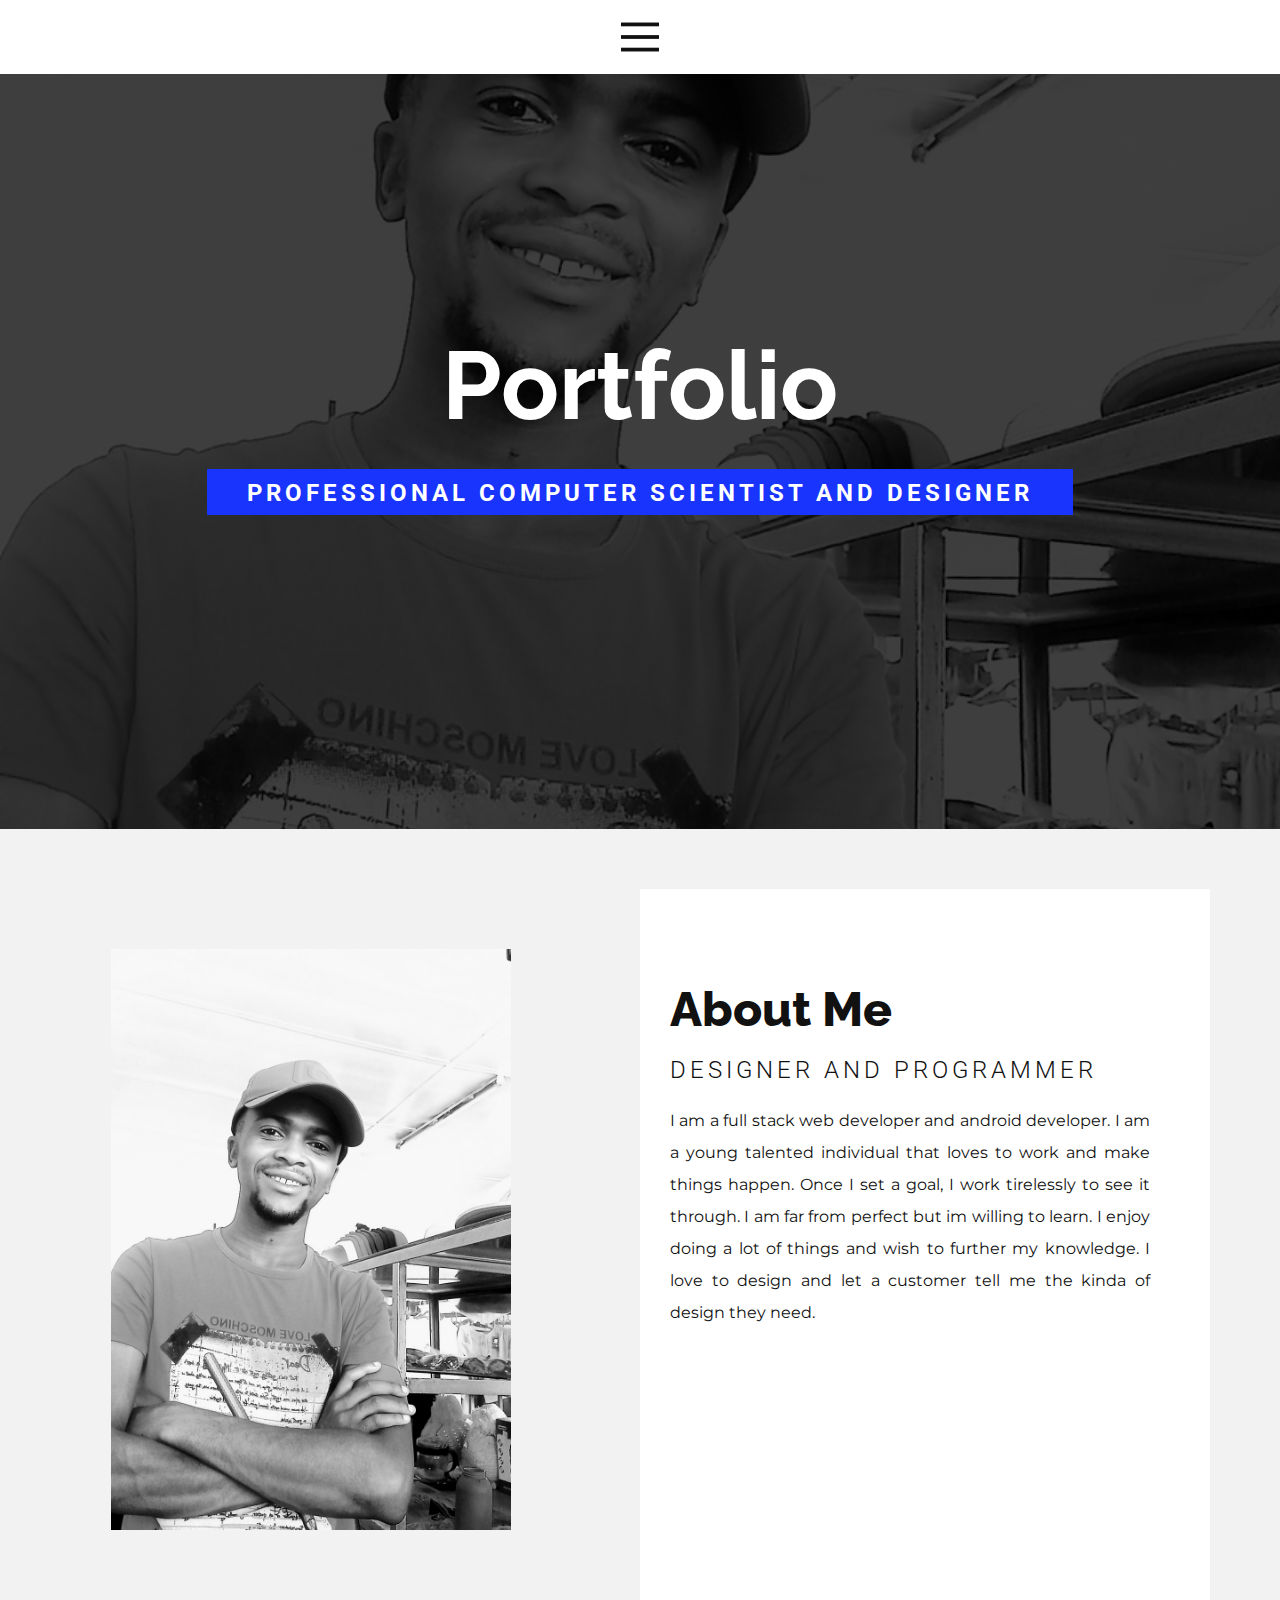
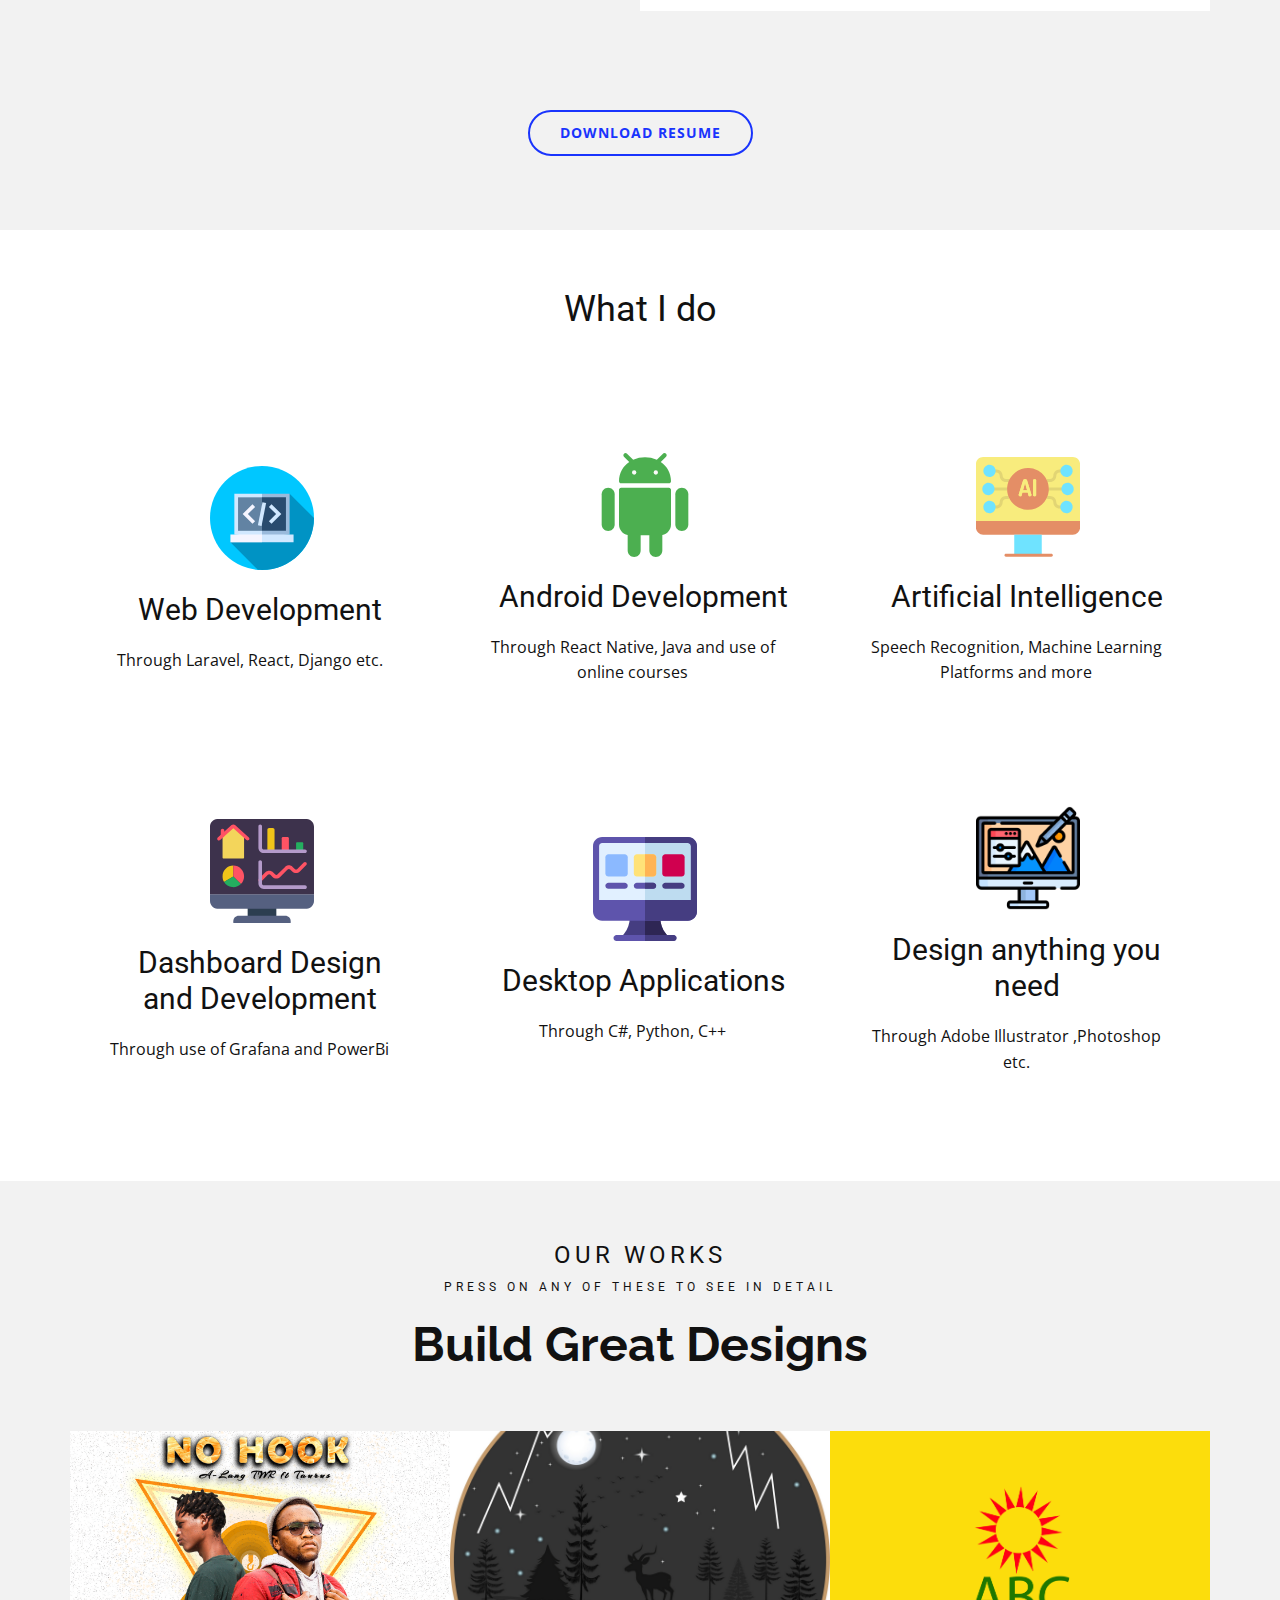
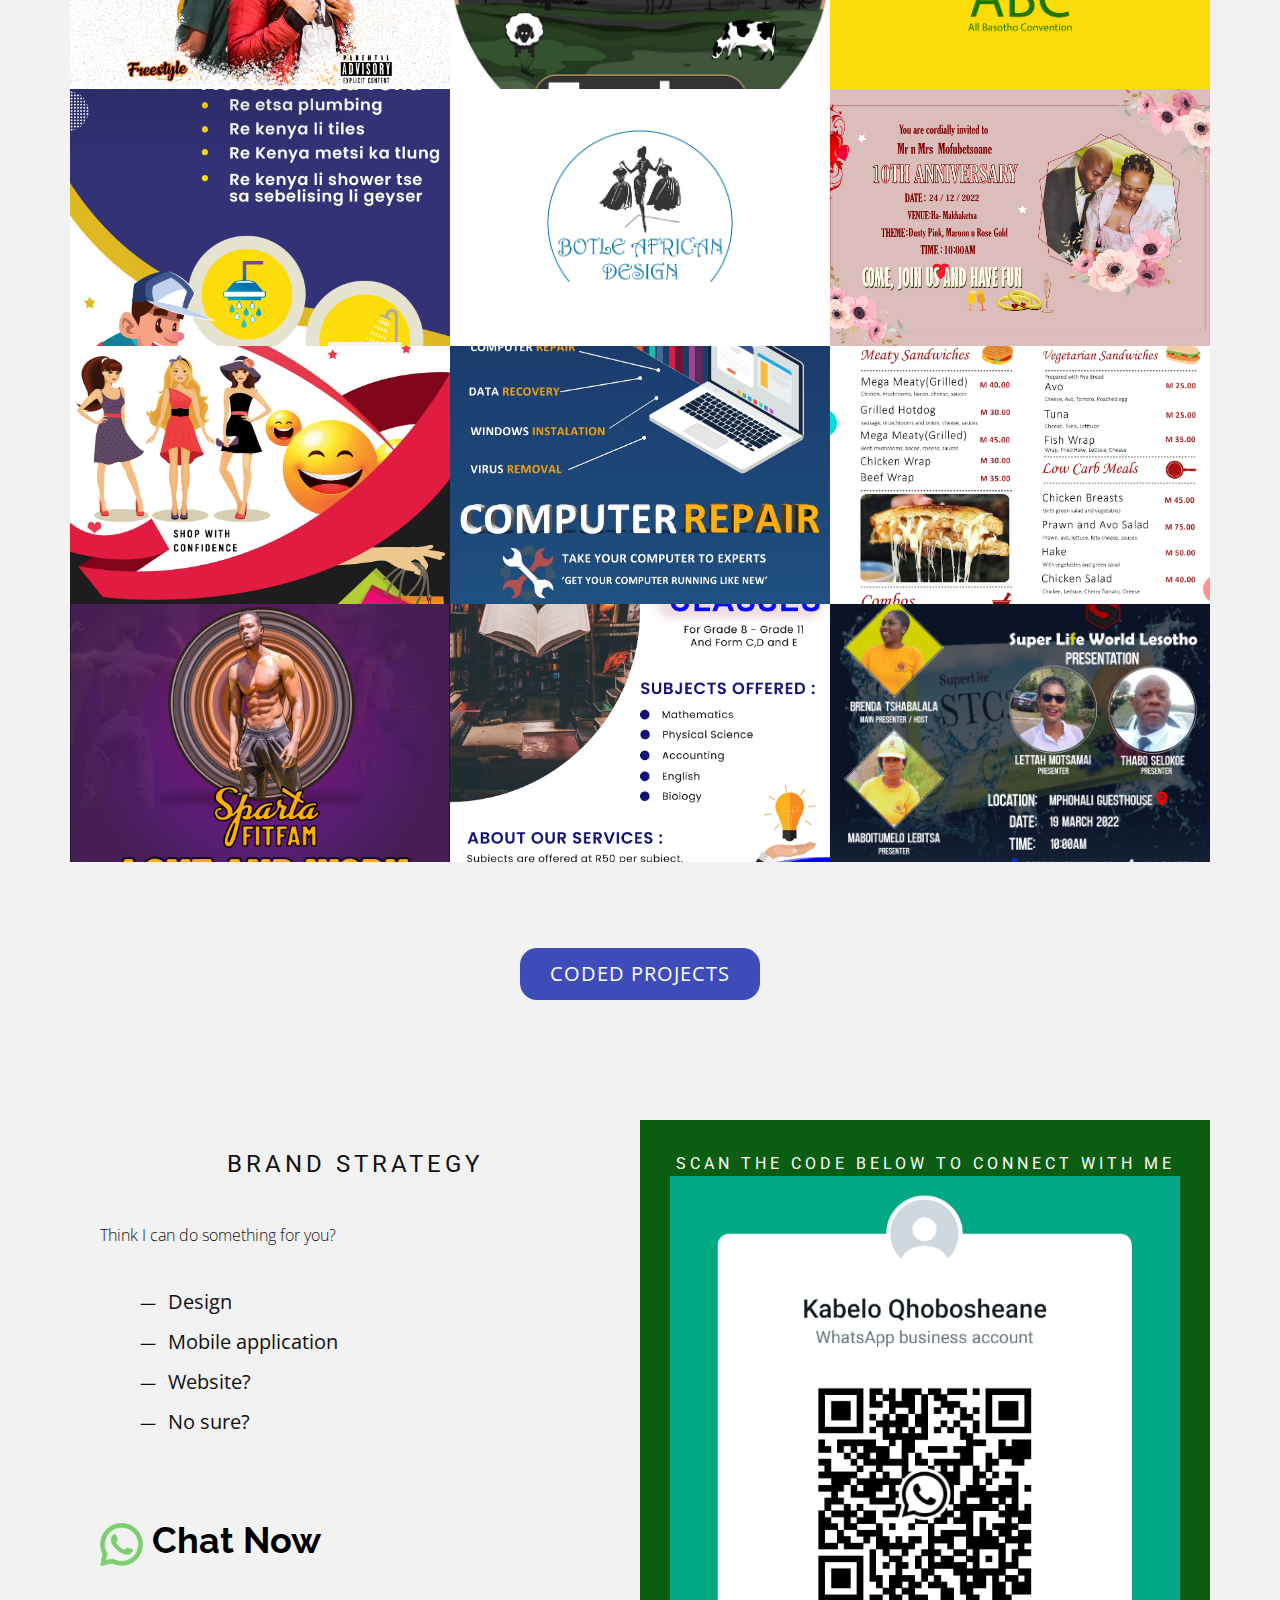
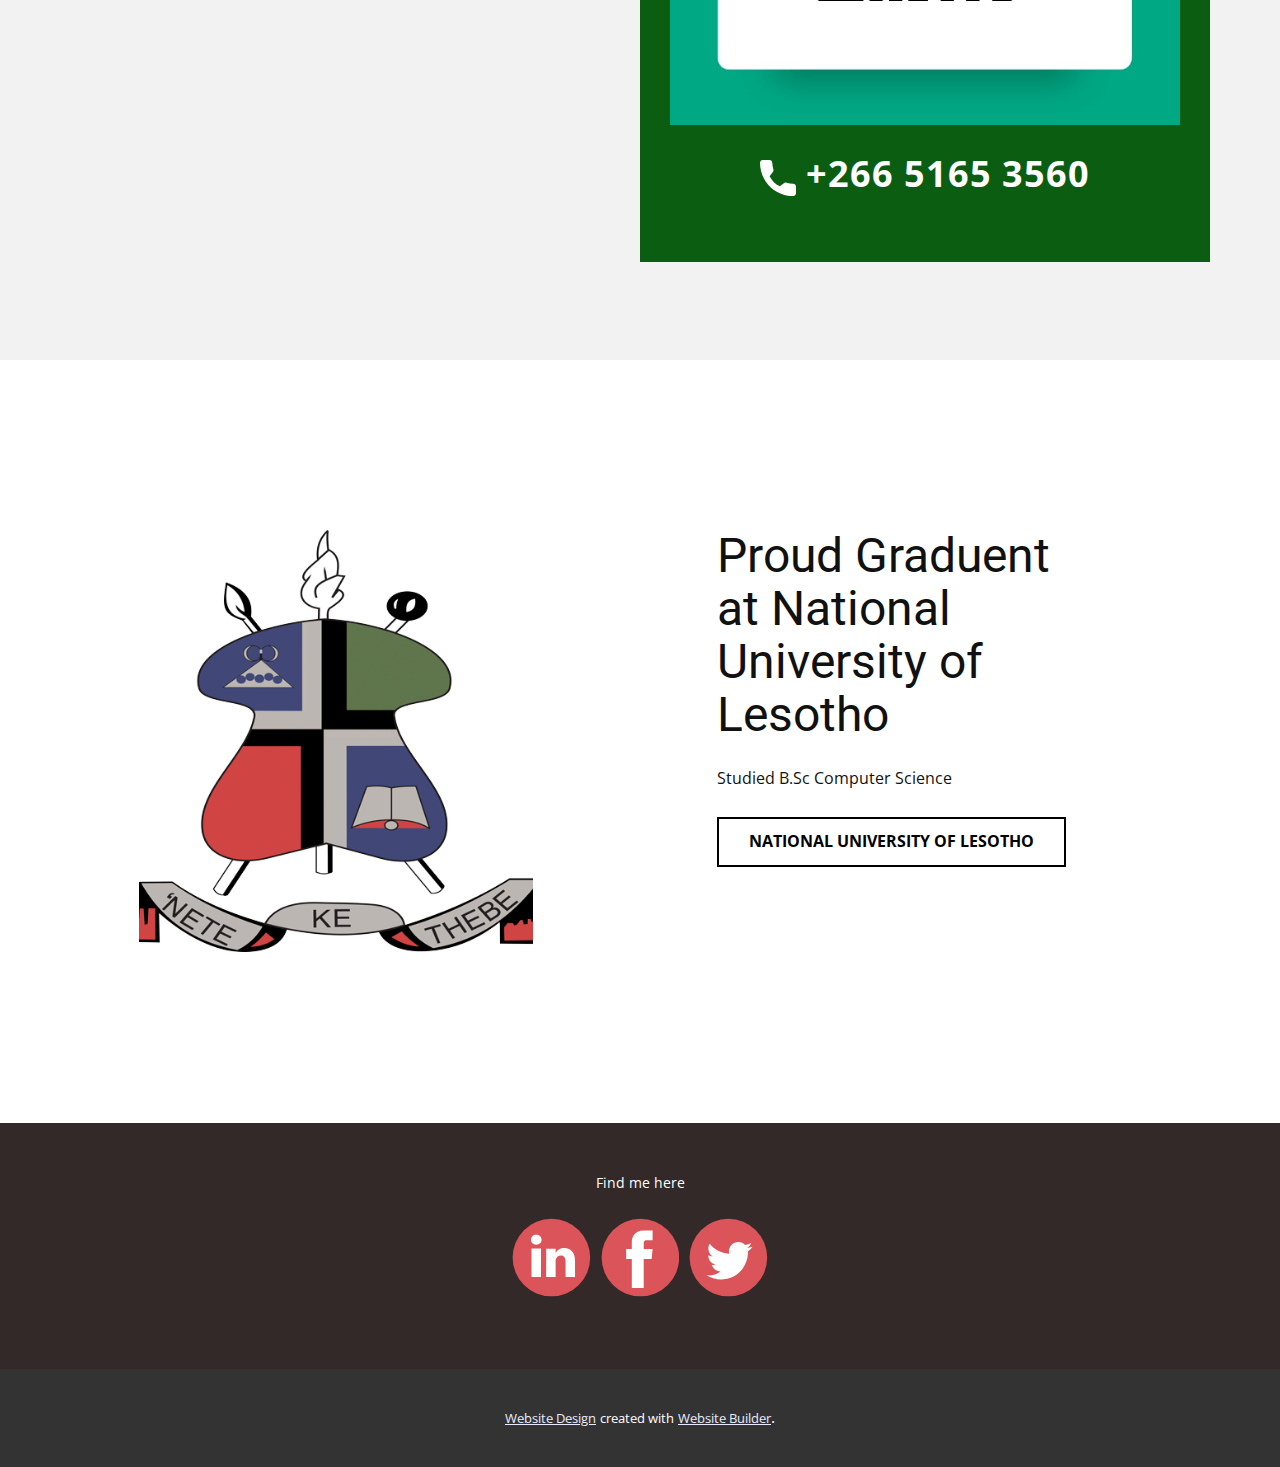
==== commit f02d8edd: "update" ====
--- a/index.html
+++ b/index.html
@@ -111,6 +111,7 @@
             </div>
           </div>
         </div>
+        <a href="files/RESUME.pdf" class="u-align-center u-border-2 u-border-hover-palette-1-base u-border-palette-1-base u-btn u-btn-round u-button-style u-file-link u-hover-palette-1-base u-none u-radius-50 u-btn-1">download Resume</a>
       </div>
     </section>
     <section class="u-align-center u-clearfix u-section-3" id="sec-7e6d">
--- a/Home.css
+++ b/Home.css
@@ -1,5 +1,5 @@
  .u-section-1 {
-  background-image: linear-gradient(0deg, rgba(0,0,0,0.75), rgba(0,0,0,0.75)), url("images/IMG_20220221_135237_2-14.jpg");
+  background-image: linear-gradient(0deg, rgba(0,0,0,0.75), rgba(0,0,0,0.75)), url("images/IMG_20220221_135237_2-22.jpg");
   background-position: 50% 50%;
 }
 
@@ -114,12 +114,12 @@
 }
 
 .u-section-2 .u-sheet-1 {
-  min-height: 865px;
+  min-height: 1001px;
 }
 
 .u-section-2 .u-layout-wrap-1 {
   margin-top: 60px;
-  margin-bottom: 60px;
+  margin-bottom: 0;
 }
 
 .u-section-2 .u-layout-cell-1 {
@@ -172,9 +172,18 @@
   margin: 41px auto 0 0;
 }
 
+.u-section-2 .u-btn-1 {
+  border-style: solid;
+  font-weight: 700;
+  text-transform: uppercase;
+  font-size: 0.875rem;
+  letter-spacing: 1px;
+  margin: 99px auto 60px;
+}
+
 @media (max-width: 1199px) {
   .u-section-2 .u-sheet-1 {
-    min-height: 640px;
+    min-height: 878px;
   }
 
   .u-section-2 .u-layout-cell-1 {
@@ -193,7 +202,7 @@
 
 @media (max-width: 991px) {
   .u-section-2 .u-sheet-1 {
-    min-height: 533px;
+    min-height: 743px;
   }
 
   .u-section-2 .u-layout-cell-1 {
@@ -217,7 +226,7 @@
 
 @media (max-width: 767px) {
   .u-section-2 .u-sheet-1 {
-    min-height: 970px;
+    min-height: 1065px;
   }
 
   .u-section-2 .u-layout-cell-1 {
@@ -237,7 +246,7 @@
 
 @media (max-width: 575px) {
   .u-section-2 .u-sheet-1 {
-    min-height: 677px;
+    min-height: 819px;
   }
 
   .u-section-2 .u-layout-cell-1 {
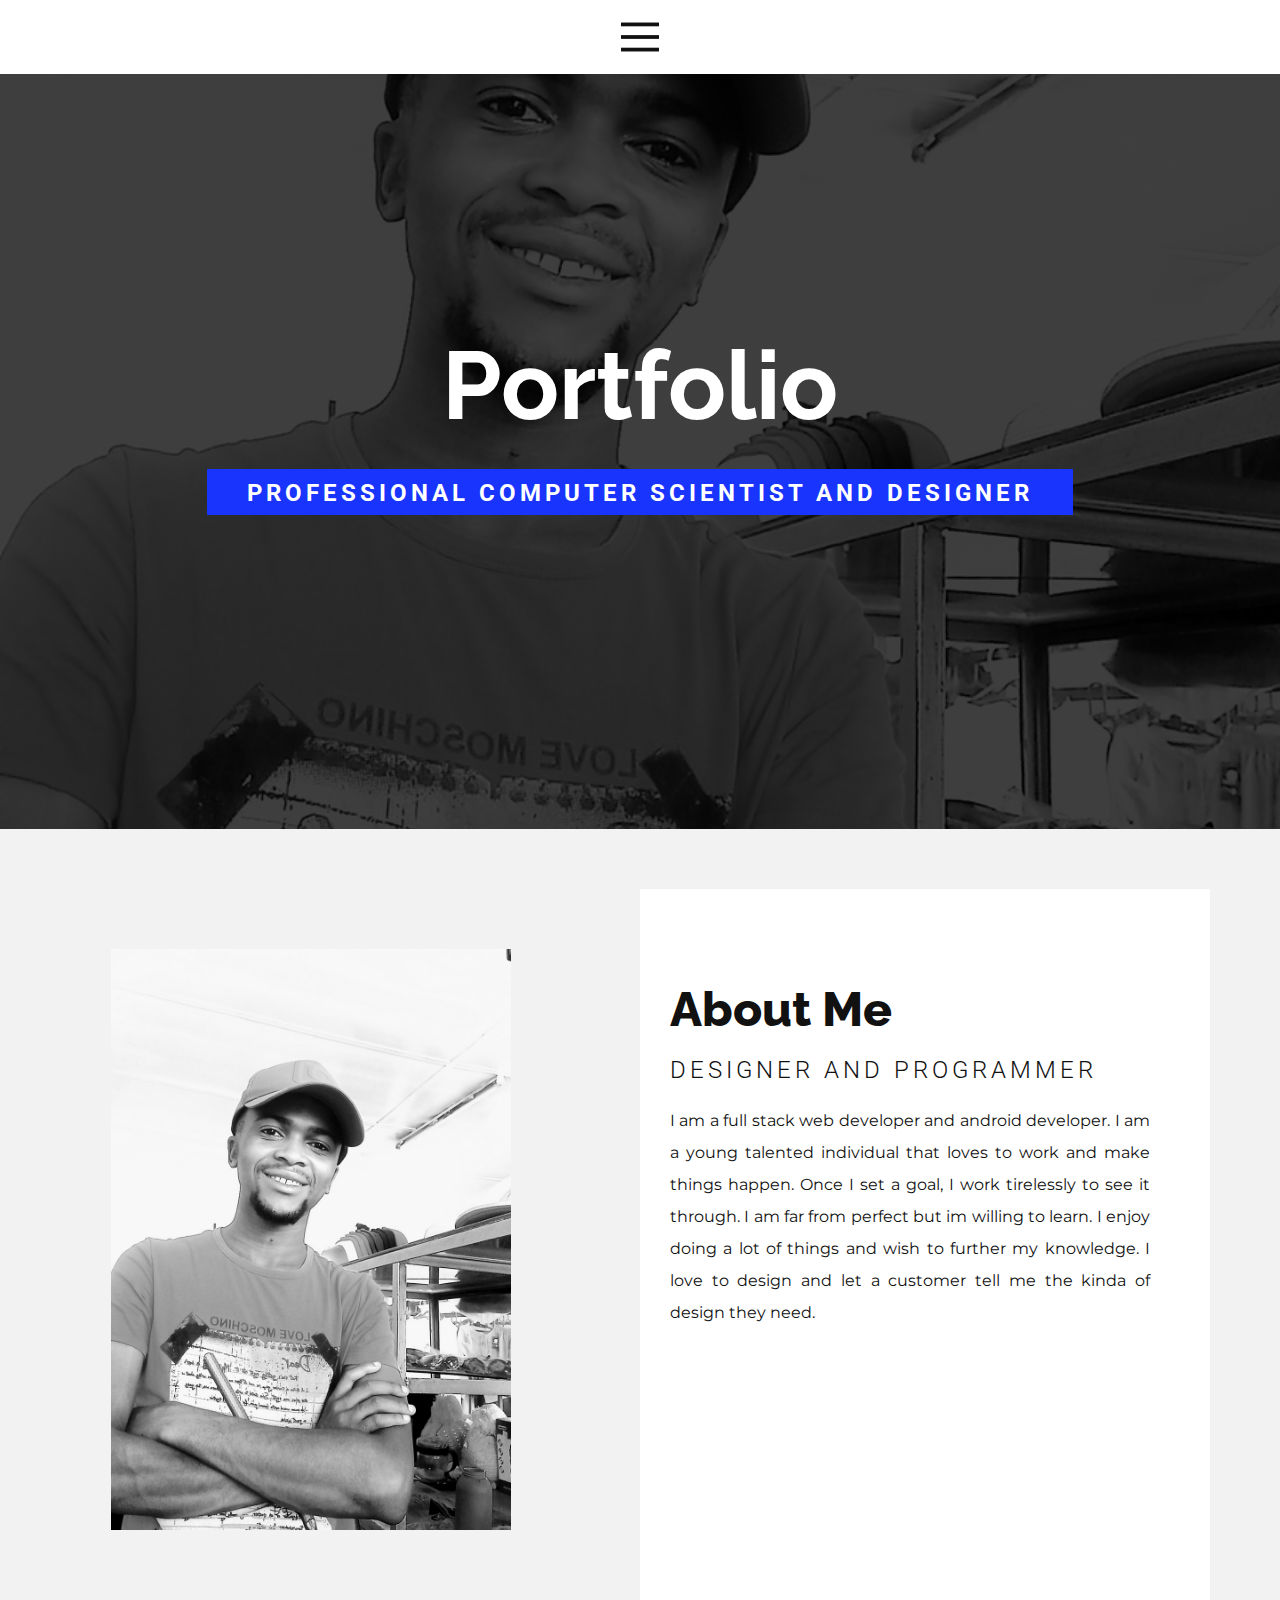
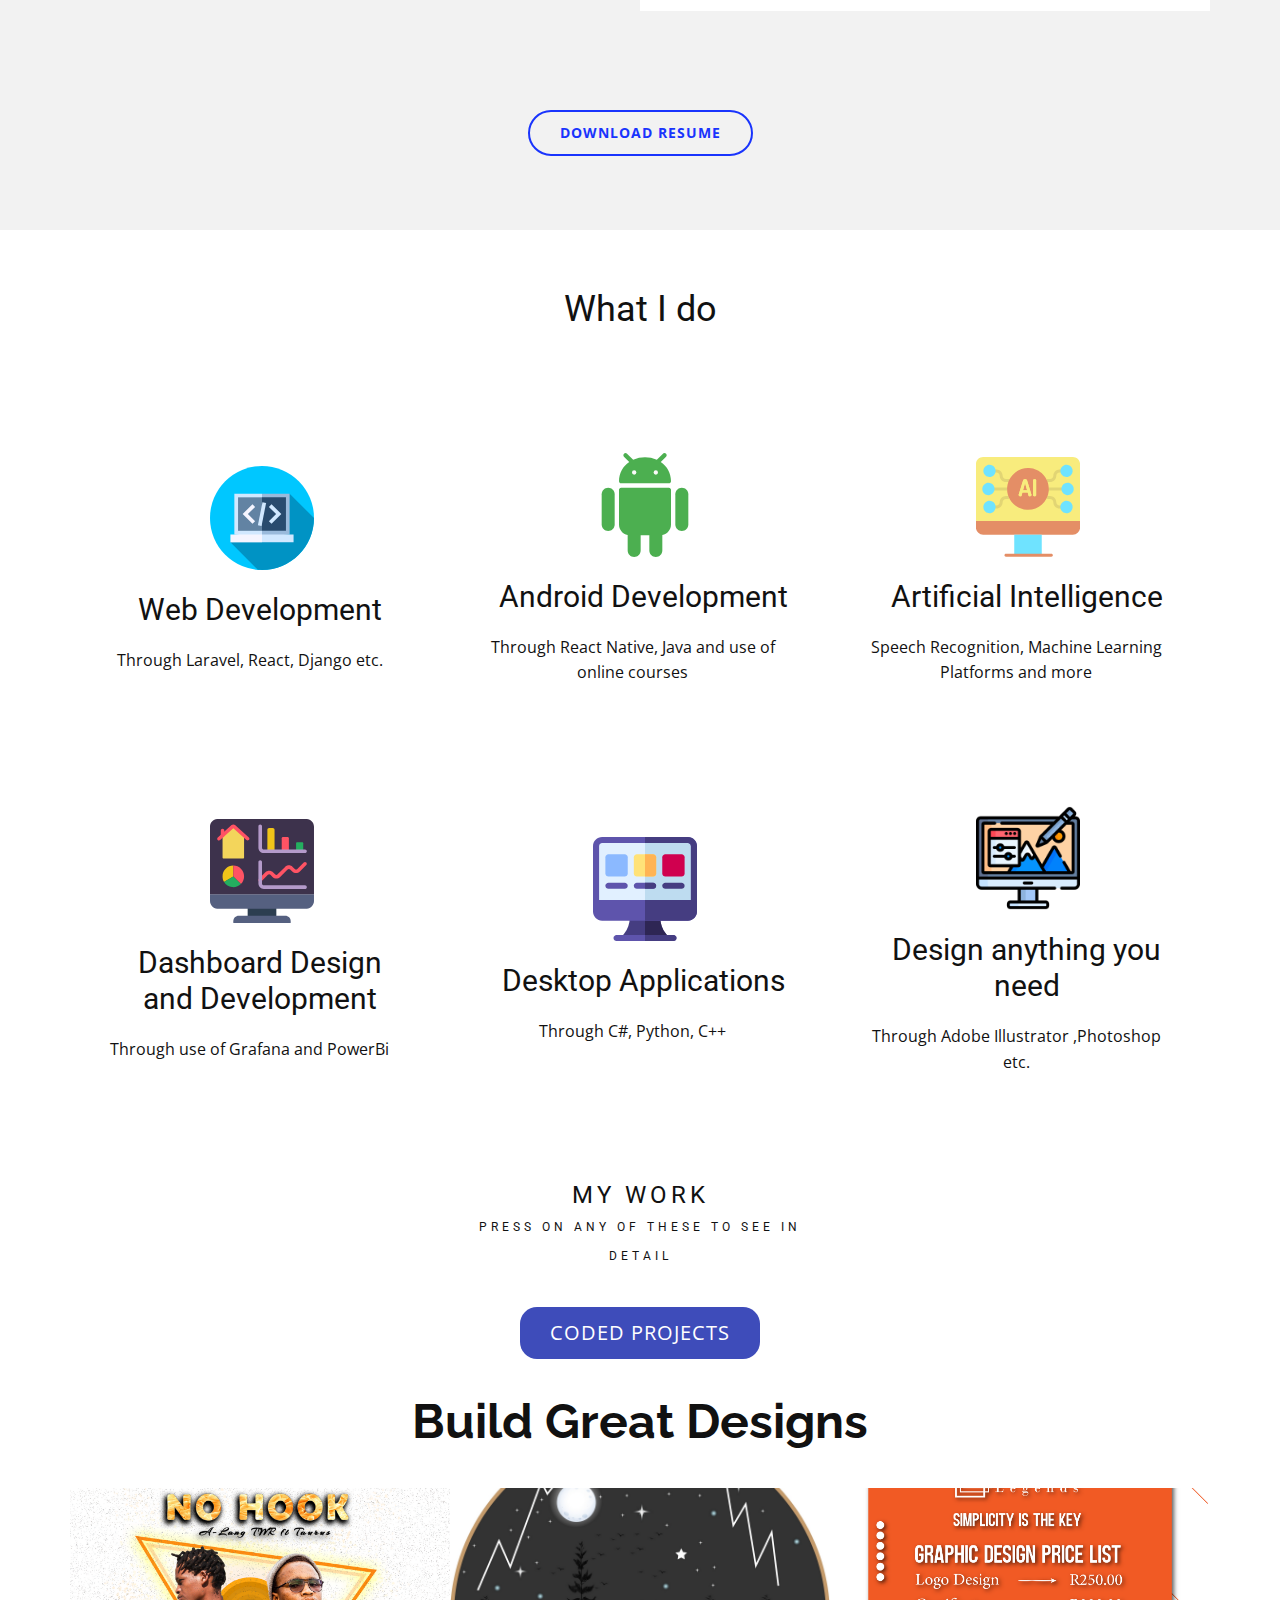
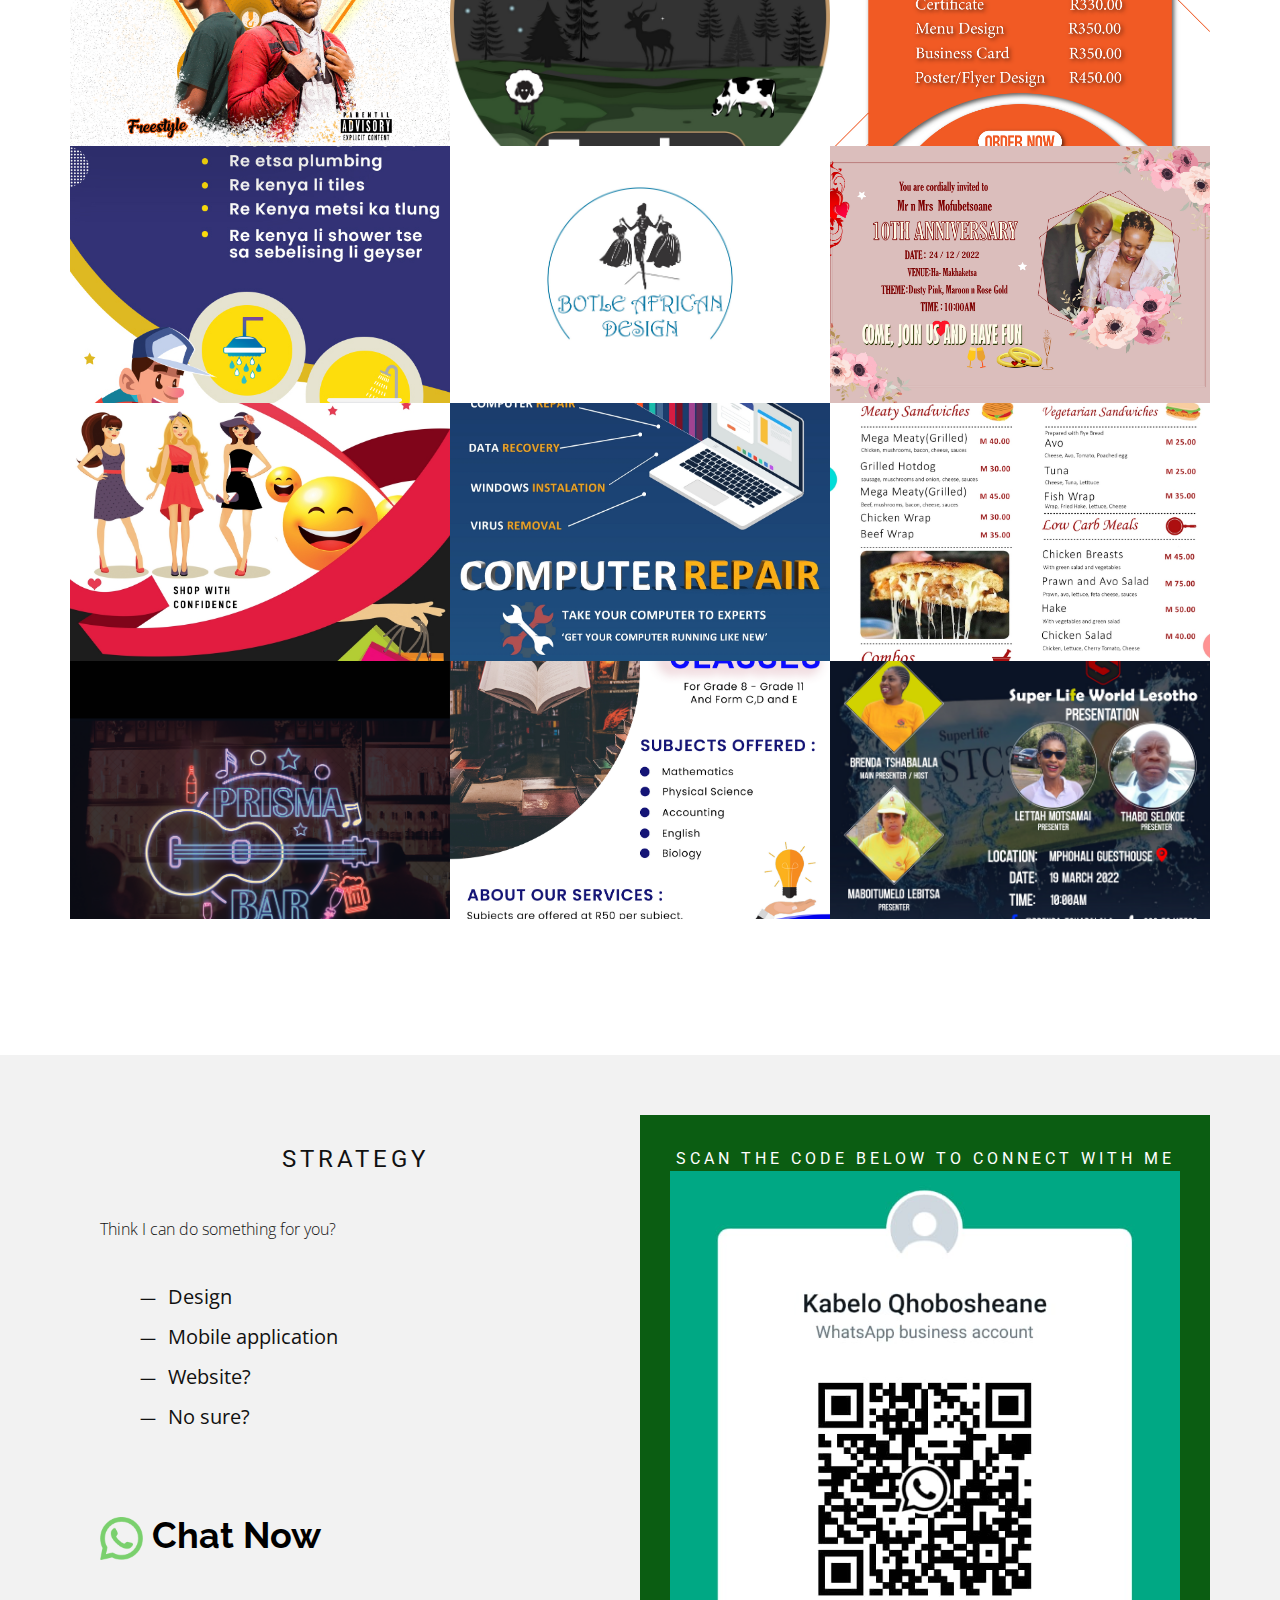
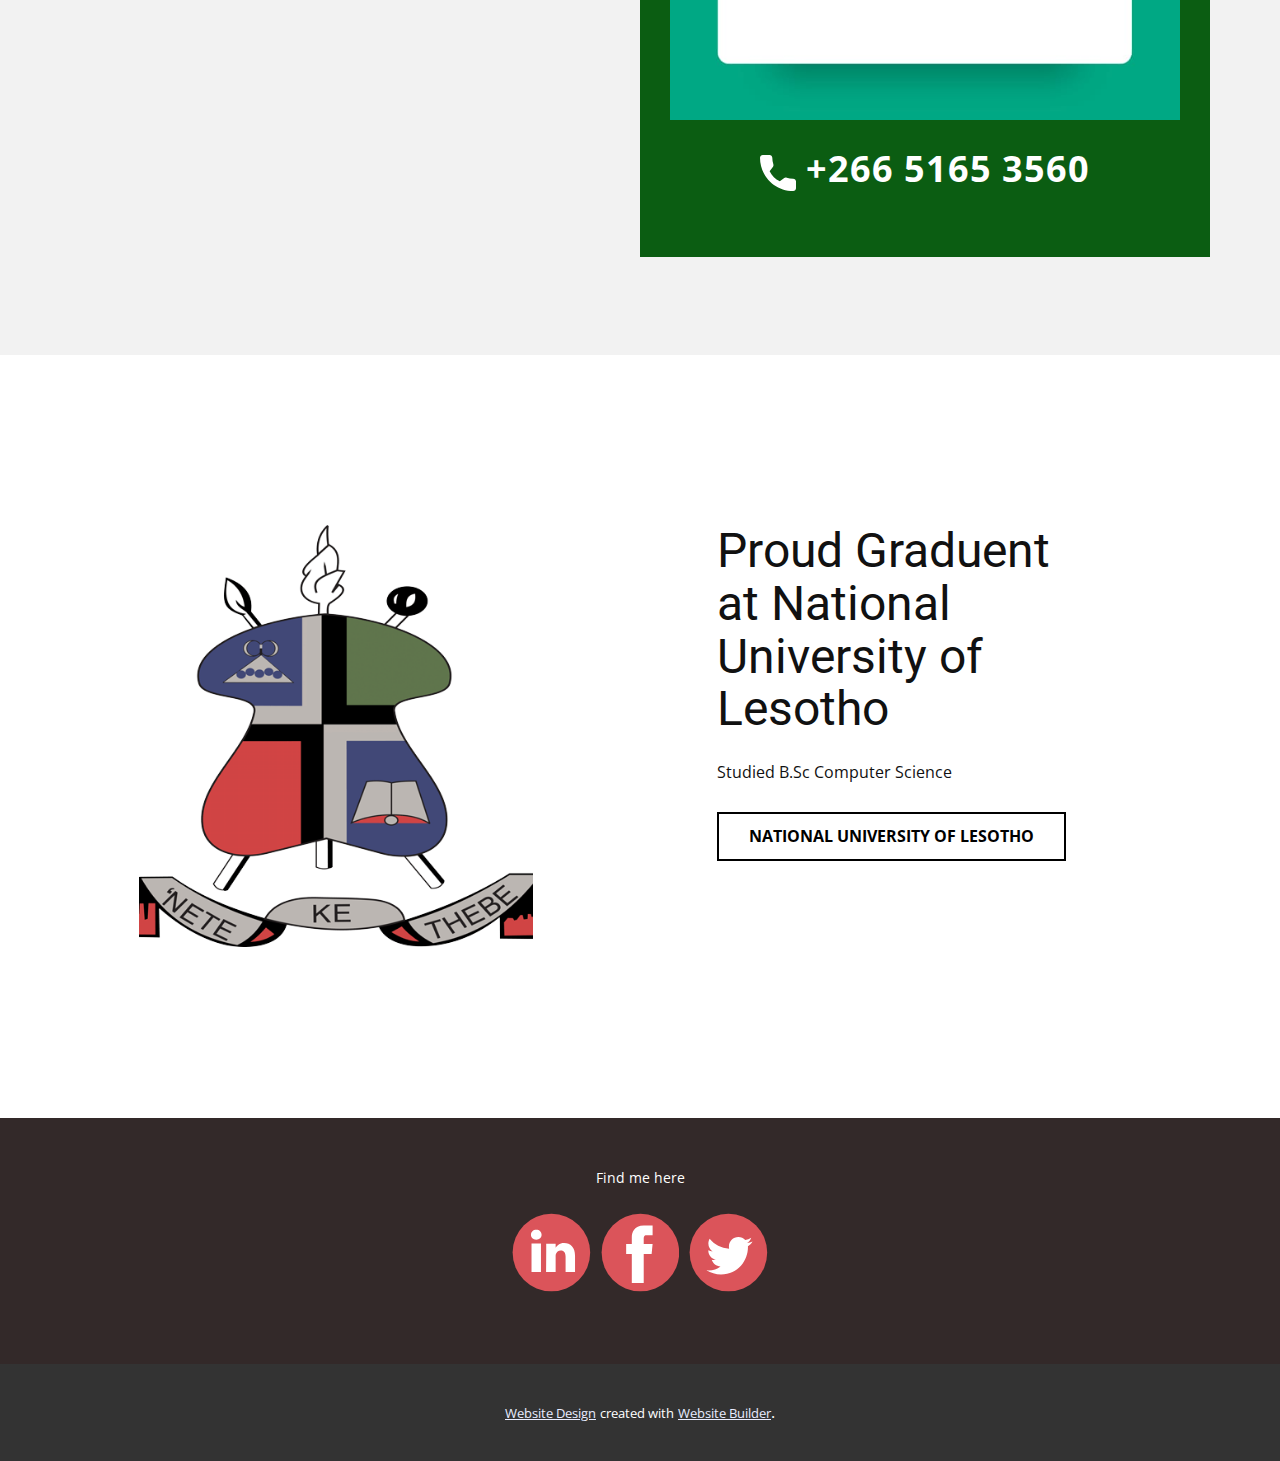
==== commit 66156755: "Changes to major elements in the website" ====
--- a/index.html
+++ b/index.html
@@ -183,12 +183,13 @@
         </div>
       </div>
     </section>
-    <section class="u-align-center u-clearfix u-grey-5 u-section-4" id="carousel_79ef">
+    <section class="skrollable u-align-center u-clearfix u-white u-section-4" id="carousel_79ef">
       <div class="u-clearfix u-sheet u-sheet-1">
-        <h5 class="u-align-center u-text u-text-default-lg u-text-default-md u-text-default-sm u-text-default-xl u-text-1">our works<br>
+        <h5 class="u-align-center u-text u-text-1">My work<br>
           <span style="font-size: 0.75rem;"> press on any of these to see in detail</span>
           <br>
         </h5>
+        <a href="My-Work.html" data-page-id="23983343" class="u-active-palette-1-light-2 u-border-none u-btn u-btn-round u-button-style u-palette-1-dark-1 u-radius-17 u-text-active-white u-text-body-alt-color u-text-hover-white u-btn-1">Coded projects</a>
         <h1 class="u-custom-font u-font-raleway u-text u-text-2"> Build Great Designs</h1>
         <div class="u-expanded-width u-gallery u-layout-grid u-lightbox u-show-text-on-hover u-gallery-1" id="carousel-244c">
           <div class="u-gallery-inner u-gallery-inner-1" role="listbox">
@@ -211,8 +212,8 @@
               </div>
             </div>
             <div class="u-effect-hover-zoom u-gallery-item u-gallery-item-3">
-              <div class="u-back-slide" data-image-width="8001" data-image-height="4500">
-                <img class="u-back-image u-expanded" src="images/AllBasothoconvention-customd.png">
+              <div class="u-back-slide" data-image-width="6258" data-image-height="6759">
+                <img class="u-back-image u-expanded" src="images/ComputerLegendsPsoterfinal.png">
               </div>
               <div class="u-align-center u-over-slide u-valign-bottom u-over-slide-3">
                 <h3 class="u-gallery-heading"></h3>
@@ -274,8 +275,8 @@
               </div>
             </div>
             <div class="u-effect-hover-zoom u-gallery-item u-gallery-item-10" data-image-width="1000" data-image-height="1000">
-              <div class="u-back-slide">
-                <img class="u-back-image u-expanded" src="images/SPARTACONCEPTART.png">
+              <div class="u-back-slide" data-image-width="1588" data-image-height="1600">
+                <img class="u-back-image u-expanded" src="images/prism.png">
               </div>
               <div class="u-align-center u-over-slide u-valign-bottom u-over-slide-10">
                 <h3 class="u-gallery-heading"></h3>
@@ -302,7 +303,6 @@
             </div>
           </div>
         </div>
-        <a href="My-Work.html" data-page-id="23983343" class="u-active-palette-1-light-2 u-border-none u-btn u-btn-round u-button-style u-palette-1-dark-1 u-radius-17 u-text-active-white u-text-body-alt-color u-text-hover-white u-btn-1">Coded projects</a>
       </div>
     </section>
     <section class="u-clearfix u-grey-5 u-section-5" id="carousel_b22b">
@@ -312,7 +312,7 @@
             <div class="u-layout-row">
               <div class="u-container-style u-layout-cell u-size-30 u-layout-cell-1">
                 <div class="u-container-layout u-container-layout-1">
-                  <h3 class="u-align-center u-text u-text-default u-text-1"> Brand strategy</h3>
+                  <h3 class="u-align-center u-text u-text-default u-text-1">strategy</h3>
                   <p class="u-text u-text-2">Think I can do something for you?</p>
                   <ul class="u-custom-list u-indent-20 u-spacing-0 u-text u-text-3">
                     <li>
--- a/Home.css
+++ b/Home.css
@@ -525,122 +525,8 @@
   text-transform: uppercase;
   letter-spacing: 4px;
   font-size: 1.5rem;
-  margin: 60px auto 0;
-}
-
-.u-section-4 .u-text-2 {
-  font-size: 3rem;
-  font-weight: 700;
-  font-family: Raleway, sans-serif;
-  margin: 20px 209px 0;
-}
-
-.u-section-4 .u-gallery-1 {
-  height: 1031px;
-  margin-top: 60px;
-  margin-bottom: 0;
-  grid-gap: 17px 17px;
-}
-
-.u-section-4 .u-gallery-inner-1 {
-  grid-template-columns: auto auto auto;
-  grid-gap: 0px 0px;
-}
-
-.u-section-4 .u-gallery-item-1 {
-  margin-right: 0;
-}
-
-.u-section-4 .u-over-slide-1 {
-  padding: 10px;
-}
-
-.u-section-4 .u-gallery-item-2 {
-  margin-right: 0;
-}
-
-.u-section-4 .u-over-slide-2 {
-  padding: 10px;
-}
-
-.u-section-4 .u-gallery-item-3 {
-  margin-right: 0;
-}
-
-.u-section-4 .u-over-slide-3 {
-  padding: 10px;
-}
-
-.u-section-4 .u-gallery-item-4 {
-  margin-right: 0;
-}
-
-.u-section-4 .u-over-slide-4 {
-  padding: 10px;
-}
-
-.u-section-4 .u-gallery-item-5 {
-  margin-right: 0;
-}
-
-.u-section-4 .u-over-slide-5 {
-  padding: 10px;
-}
-
-.u-section-4 .u-gallery-item-6 {
-  margin-right: 0;
-}
-
-.u-section-4 .u-over-slide-6 {
-  padding: 10px;
-}
-
-.u-section-4 .u-gallery-item-7 {
-  margin-right: 0;
-}
-
-.u-section-4 .u-over-slide-7 {
-  padding: 10px;
-}
-
-.u-section-4 .u-gallery-item-8 {
-  margin-right: 0;
-}
-
-.u-section-4 .u-over-slide-8 {
-  padding: 10px;
-}
-
-.u-section-4 .u-gallery-item-9 {
-  margin-right: 0;
-}
-
-.u-section-4 .u-over-slide-9 {
-  padding: 10px;
-}
-
-.u-section-4 .u-gallery-item-10 {
-  margin-right: 0;
-}
-
-.u-section-4 .u-over-slide-10 {
-  padding: 10px;
-}
-
-.u-section-4 .u-gallery-item-11 {
-  margin-right: 0;
-}
-
-.u-section-4 .u-over-slide-11 {
-  padding: 10px;
-}
-
-.u-section-4 .u-gallery-item-12 {
-  margin-right: 0;
-}
-
-.u-section-4 .u-over-slide-12 {
-  padding: 10px;
+  width: 390px;
+  margin: 0 auto;
 }
 
 .u-section-4 .u-btn-1 {
@@ -651,7 +537,123 @@
   font-weight: 400;
   background-image: none;
   border-style: none;
-  margin: 86px auto 60px;
+  margin: 40px auto 0;
+}
+
+.u-section-4 .u-text-2 {
+  font-size: 3rem;
+  font-weight: 700;
+  font-family: Raleway, sans-serif;
+  width: 722px;
+  margin: 36px auto 0;
+}
+
+.u-section-4 .u-gallery-1 {
+  height: 1031px;
+  margin-top: 40px;
+  margin-bottom: 60px;
+  grid-gap: 17px 17px;
+}
+
+.u-section-4 .u-gallery-inner-1 {
+  grid-template-columns: auto auto auto;
+  grid-gap: 0px 0px;
+}
+
+.u-section-4 .u-gallery-item-1 {
+  margin-right: 0;
+}
+
+.u-section-4 .u-over-slide-1 {
+  padding: 10px;
+}
+
+.u-section-4 .u-gallery-item-2 {
+  margin-right: 0;
+}
+
+.u-section-4 .u-over-slide-2 {
+  padding: 10px;
+}
+
+.u-section-4 .u-gallery-item-3 {
+  margin-right: 0;
+}
+
+.u-section-4 .u-over-slide-3 {
+  padding: 10px;
+}
+
+.u-section-4 .u-gallery-item-4 {
+  margin-right: 0;
+}
+
+.u-section-4 .u-over-slide-4 {
+  padding: 10px;
+}
+
+.u-section-4 .u-gallery-item-5 {
+  margin-right: 0;
+}
+
+.u-section-4 .u-over-slide-5 {
+  padding: 10px;
+}
+
+.u-section-4 .u-gallery-item-6 {
+  margin-right: 0;
+}
+
+.u-section-4 .u-over-slide-6 {
+  padding: 10px;
+}
+
+.u-section-4 .u-gallery-item-7 {
+  margin-right: 0;
+}
+
+.u-section-4 .u-over-slide-7 {
+  padding: 10px;
+}
+
+.u-section-4 .u-gallery-item-8 {
+  margin-right: 0;
+}
+
+.u-section-4 .u-over-slide-8 {
+  padding: 10px;
+}
+
+.u-section-4 .u-gallery-item-9 {
+  margin-right: 0;
+}
+
+.u-section-4 .u-over-slide-9 {
+  padding: 10px;
+}
+
+.u-section-4 .u-gallery-item-10 {
+  margin-right: 0;
+}
+
+.u-section-4 .u-over-slide-10 {
+  padding: 10px;
+}
+
+.u-section-4 .u-gallery-item-11 {
+  margin-right: 0;
+}
+
+.u-section-4 .u-over-slide-11 {
+  padding: 10px;
+}
+
+.u-section-4 .u-gallery-item-12 {
+  margin-right: 0;
+}
+
+.u-section-4 .u-over-slide-12 {
+  padding: 10px;
 }
 
 @media (max-width: 1199px) {
@@ -663,12 +665,6 @@
     margin-left: 385px;
   }
 
-  .u-section-4 .u-text-2 {
-    width: 722px;
-    margin-left: 109px;
-    margin-right: 109px;
-  }
-
   .u-section-4 .u-gallery-1 {
     height: 850px;
   }
@@ -723,10 +719,6 @@
 
   .u-section-4 .u-over-slide-12 {
     min-height: 100px;
-  }
-
-  .u-section-4 .u-btn-1 {
-    margin-bottom: 53px;
   }
 }
 
@@ -742,8 +734,6 @@
   .u-section-4 .u-text-2 {
     width: auto;
     font-weight: 800;
-    margin-left: 0;
-    margin-right: 0;
   }
 
   .u-section-4 .u-gallery-1 {
@@ -767,6 +757,7 @@
 
   .u-section-4 .u-gallery-1 {
     height: 4395px;
+    margin-bottom: 56px;
   }
 
   .u-section-4 .u-gallery-inner-1 {
@@ -781,23 +772,24 @@
 
   .u-section-4 .u-text-1 {
     width: auto;
-    margin-top: 60px;
+    margin-top: 0;
     margin-left: 0;
     margin-right: 0;
   }
 
+  .u-section-4 .u-btn-1 {
+    margin-top: -43px;
+  }
+
   .u-section-4 .u-text-2 {
     font-size: 2.25rem;
-    margin-top: 30px;
+    margin-top: 21px;
   }
 
   .u-section-4 .u-gallery-1 {
     height: 2767px;
     margin-top: 30px;
-  }
-
-  .u-section-4 .u-btn-1 {
-    margin-bottom: -397px;
+    margin-bottom: 60px;
   }
 } .u-section-5 {
   background-image: none;
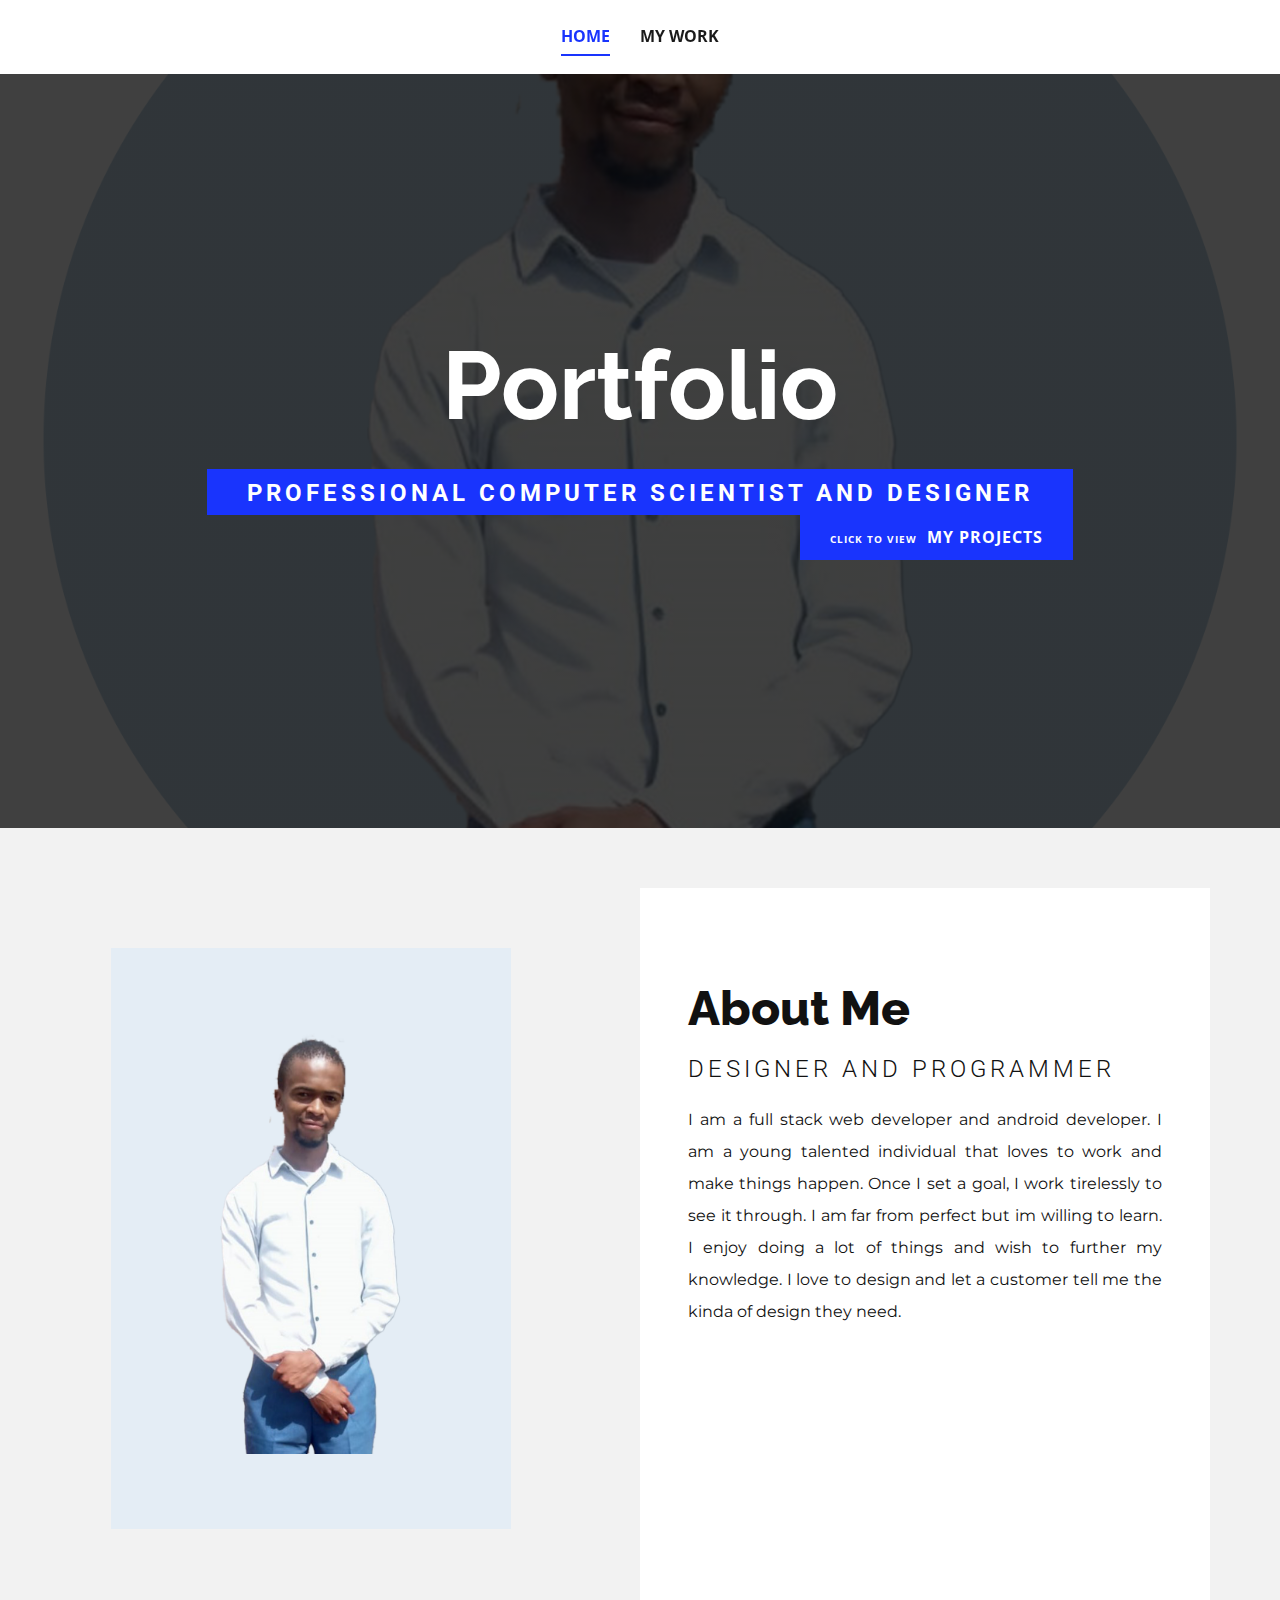
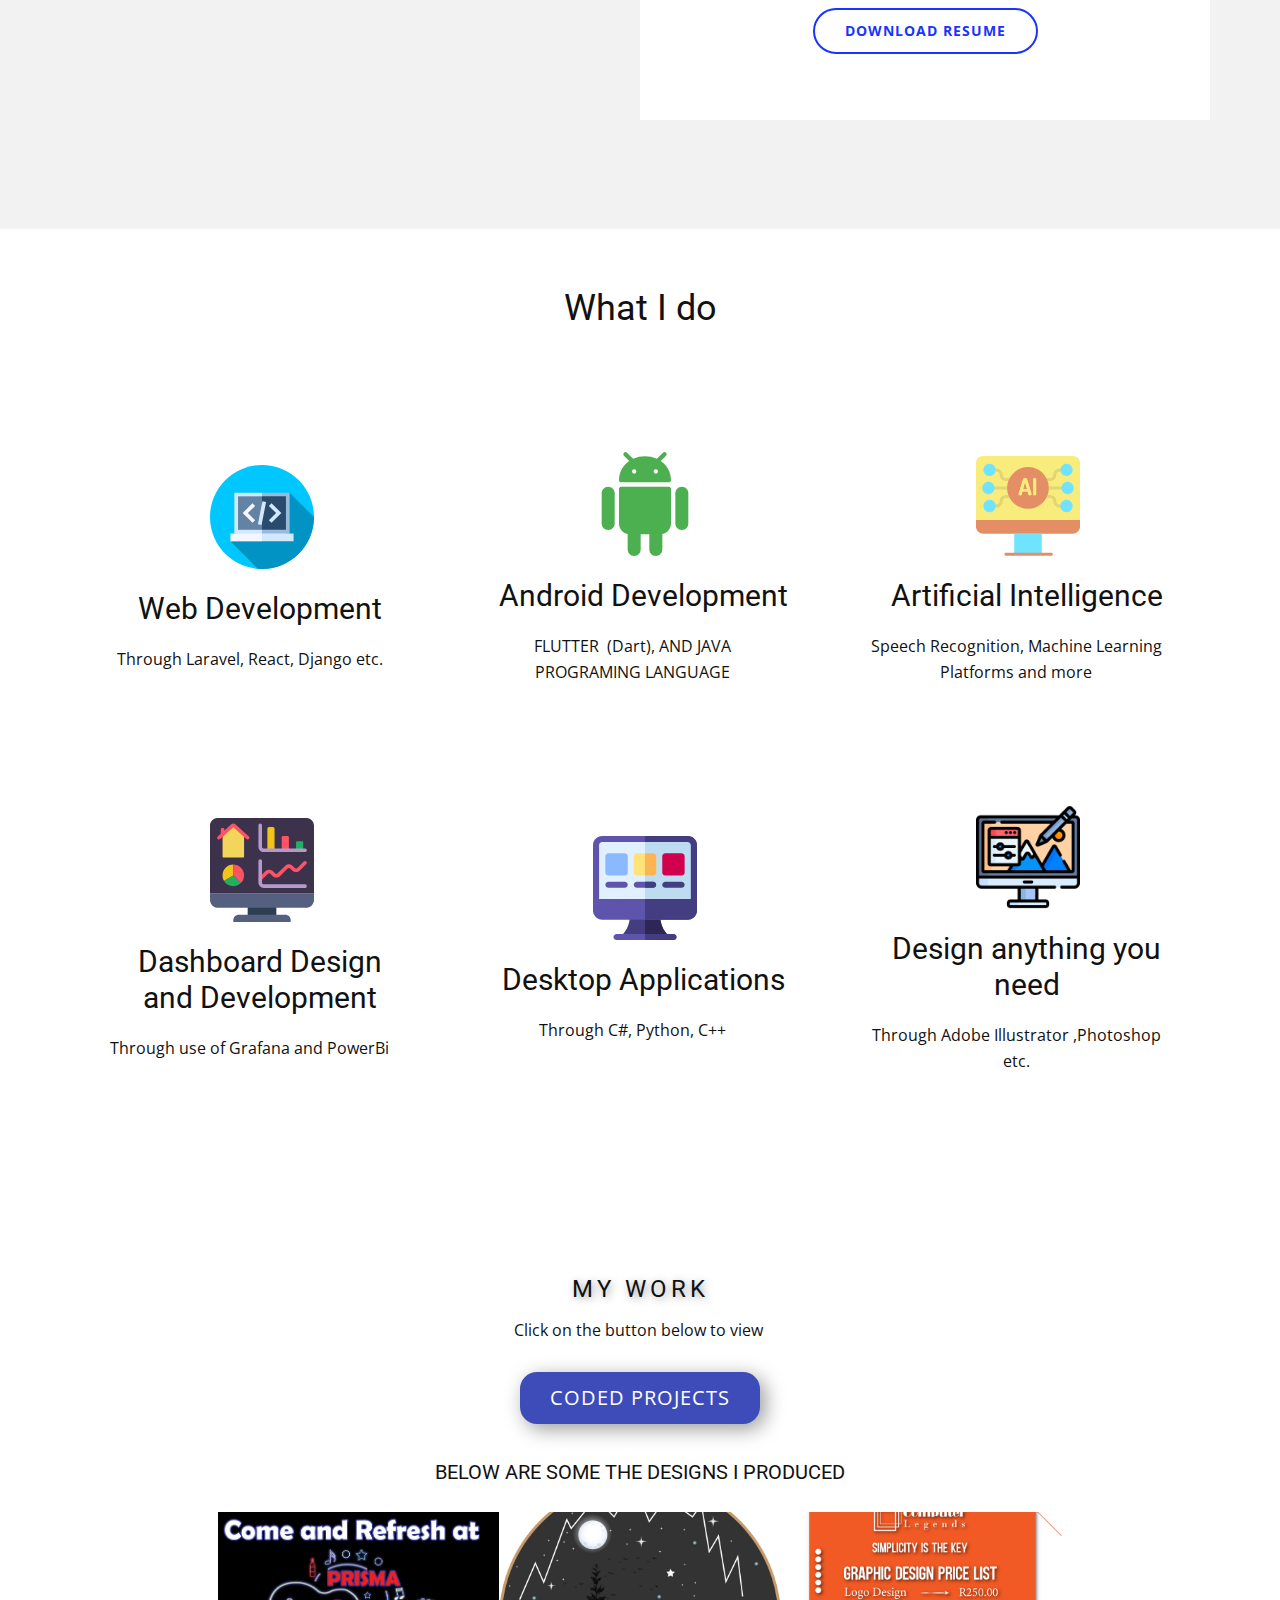
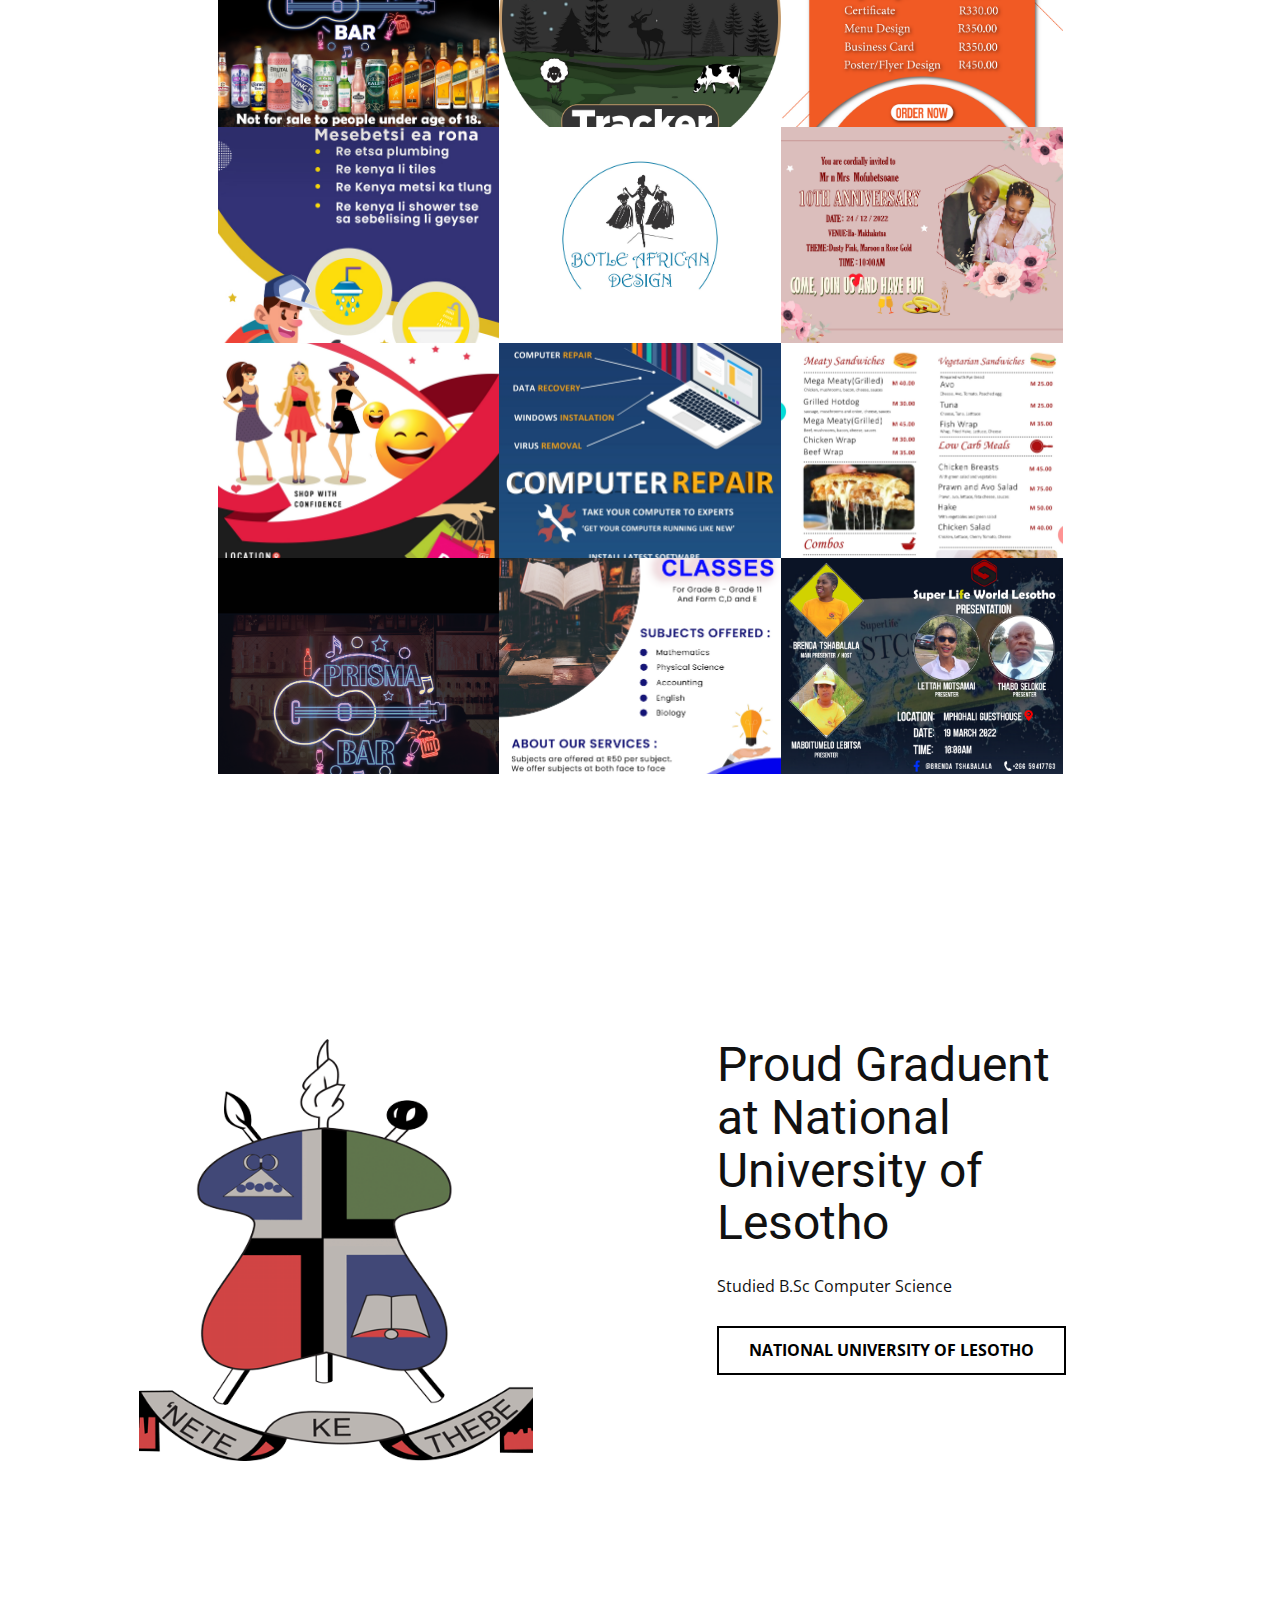
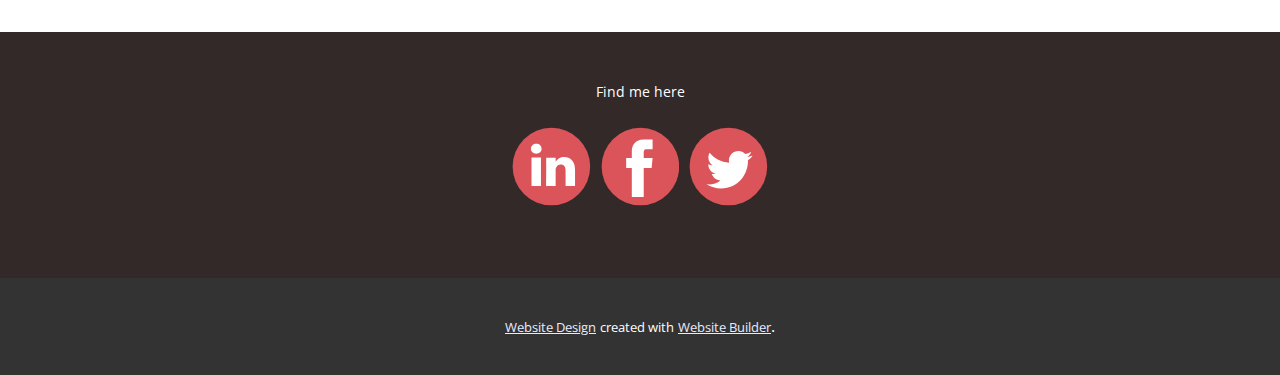
==== commit 7aaa7401: "Updating my portfolio" ====
--- a/index.html
+++ b/index.html
@@ -13,8 +13,7 @@
     <script class="u-script" type="text/javascript" src="nicepage.js" defer=""></script>
     <meta name="generator" content="Nicepage 4.6.5, nicepage.com">
     <link id="u-theme-google-font" rel="stylesheet" href="https://fonts.googleapis.com/css?family=Roboto:100,100i,300,300i,400,400i,500,500i,700,700i,900,900i|Open+Sans:300,300i,400,400i,500,500i,600,600i,700,700i,800,800i">
-    <link id="u-page-google-font" rel="stylesheet" href="https://fonts.googleapis.com/css?family=Raleway:100,100i,200,200i,300,300i,400,400i,500,500i,600,600i,700,700i,800,800i,900,900i|Montserrat:100,100i,200,200i,300,300i,400,400i,500,500i,600,600i,700,700i,800,800i,900,900i">
-    
+    <link id="u-page-google-font" rel="stylesheet" href="https://fonts.googleapis.com/css?family=Raleway:100,100i,200,200i,300,300i,400,400i,500,500i,600,600i,700,700i,800,800i,900,900i|Montserrat:100,100i,200,200i,300,300i,400,400i,500,500i,600,600i,700,700i,800,800i,900,900i|Roboto:100,100i,300,300i,400,400i,500,500i,700,700i,900,900i">
     
     
     
@@ -39,36 +38,32 @@
     <meta property="og:title" content="Home">
     <meta property="og:type" content="website">
   </head>
-  <body data-home-page="Home.html" data-home-page-title="Home" class="u-body u-xl-mode"><header class="u-clearfix u-header u-header" id="sec-44a9"><div class="u-clearfix u-sheet u-valign-middle u-sheet-1">
-        <nav class="u-align-left u-menu u-menu-dropdown u-offcanvas u-menu-1" data-responsive-from="XL">
-          <div class="menu-collapse">
-            <a class="u-button-style u-nav-link" href="#" style="padding: 8px 2px; font-size: calc(1em + 22px);">
-              <svg class="u-svg-link" preserveAspectRatio="xMidYMin slice" viewBox="0 0 302 302" style=""><use xmlns:xlink="http://www.w3.org/1999/xlink" xlink:href="#svg-5c50"></use></svg>
-              <svg xmlns="http://www.w3.org/2000/svg" xmlns:xlink="http://www.w3.org/1999/xlink" version="1.1" id="svg-5c50" x="0px" y="0px" viewBox="0 0 302 302" style="enable-background:new 0 0 302 302;" xml:space="preserve" class="u-svg-content"><g><rect y="36" width="302" height="30"></rect><rect y="236" width="302" height="30"></rect><rect y="136" width="302" height="30"></rect>
+  <body data-home-page="Home.html" data-home-page-title="Home" class="u-body u-xl-mode"><header class="u-clearfix u-header u-sticky u-sticky-1130 u-valign-middle u-header" id="sec-44a9"><nav class="u-align-left u-menu u-menu-dropdown u-offcanvas u-offcanvas-shift u-menu-1" data-responsive-from="LG">
+        <div class="menu-collapse" style="font-size: 1rem; letter-spacing: 0px; font-weight: 700; text-transform: uppercase;">
+          <a class="u-button-style u-custom-active-border-color u-custom-border u-custom-border-color u-custom-borders u-custom-hover-border-color u-custom-left-right-menu-spacing u-custom-padding-bottom u-custom-text-active-color u-custom-text-color u-custom-text-hover-color u-custom-top-bottom-menu-spacing u-nav-link" href="#" style="font-size: calc(1em + 22px);">
+            <svg class="u-svg-link" preserveAspectRatio="xMidYMin slice" viewBox="0 0 302 302" style=""><use xmlns:xlink="http://www.w3.org/1999/xlink" xlink:href="#svg-5c50"></use></svg>
+            <svg xmlns="http://www.w3.org/2000/svg" xmlns:xlink="http://www.w3.org/1999/xlink" version="1.1" id="svg-5c50" x="0px" y="0px" viewBox="0 0 302 302" style="enable-background:new 0 0 302 302;" xml:space="preserve" class="u-svg-content"><g><rect y="36" width="302" height="30"></rect><rect y="236" width="302" height="30"></rect><rect y="136" width="302" height="30"></rect>
 </g><g></g><g></g><g></g><g></g><g></g><g></g><g></g><g></g><g></g><g></g><g></g><g></g><g></g><g></g><g></g></svg>
-            </a>
-          </div>
-          <div class="u-custom-menu u-nav-container">
-            <ul class="u-nav u-spacing-30 u-unstyled u-nav-1"><li class="u-nav-item"><a class="u-border-2 u-border-active-palette-1-base u-border-hover-palette-1-base u-border-no-left u-border-no-right u-border-no-top u-button-style u-nav-link u-text-active-palette-1-base u-text-grey-90 u-text-hover-grey-90" href="Home.html" style="padding: 10px 0px;">Home</a>
+          </a>
+        </div>
+        <div class="u-custom-menu u-nav-container">
+          <ul class="u-nav u-spacing-30 u-unstyled u-nav-1"><li class="u-nav-item"><a class="u-border-2 u-border-active-palette-1-base u-border-hover-palette-1-base u-border-no-left u-border-no-right u-border-no-top u-button-style u-nav-link u-text-active-palette-1-base u-text-grey-90 u-text-hover-grey-90" href="Home.html" style="padding: 10px 0px;">Home</a>
 </li><li class="u-nav-item"><a class="u-border-2 u-border-active-palette-1-base u-border-hover-palette-1-base u-border-no-left u-border-no-right u-border-no-top u-button-style u-nav-link u-text-active-palette-1-base u-text-grey-90 u-text-hover-grey-90" href="My-Work.html" style="padding: 10px 0px;">My Work</a>
-</li><li class="u-nav-item"><a class="u-border-2 u-border-active-palette-1-base u-border-hover-palette-1-base u-border-no-left u-border-no-right u-border-no-top u-button-style u-nav-link u-text-active-palette-1-base u-text-grey-90 u-text-hover-grey-90" href="Contact.html" style="padding: 10px 0px;">Contact</a>
 </li></ul>
-          </div>
-          <div class="u-custom-menu u-nav-container-collapse">
-            <div class="u-align-center u-black u-container-style u-inner-container-layout u-opacity u-opacity-95 u-sidenav">
-              <div class="u-inner-container-layout u-sidenav-overflow">
-                <div class="u-menu-close"></div>
-                <ul class="u-align-center u-nav u-popupmenu-items u-unstyled u-nav-2"><li class="u-nav-item"><a class="u-button-style u-nav-link" href="Home.html">Home</a>
-</li><li class="u-nav-item"><a class="u-button-style u-nav-link" href="My-Work.html">My Work</a>
-</li><li class="u-nav-item"><a class="u-button-style u-nav-link" href="Contact.html">Contact</a>
+        </div>
+        <div class="u-custom-menu u-nav-container-collapse">
+          <div class="u-align-center u-black u-container-style u-inner-container-layout u-opacity u-opacity-95 u-sidenav">
+            <div class="u-inner-container-layout u-sidenav-overflow">
+              <div class="u-menu-close"></div>
+              <ul class="u-align-center u-nav u-popupmenu-items u-unstyled u-nav-2"><li class="u-nav-item"><a class="u-button-style u-nav-link" href="Home.html" style="padding: 10px 0px;">Home</a>
+</li><li class="u-nav-item"><a class="u-button-style u-nav-link" href="My-Work.html" style="padding: 10px 0px;">My Work</a>
 </li></ul>
-              </div>
-            </div>
-            <div class="u-black u-menu-overlay u-opacity u-opacity-70"></div>
-          </div>
-        </nav>
-      </div></header>
-    <section class="u-align-center u-clearfix u-image u-shading u-section-1" id="carousel_30c3" data-image-width="3024" data-image-height="5376">
+            </div>
+          </div>
+          <div class="u-black u-menu-overlay u-opacity u-opacity-70"></div>
+        </div>
+      </nav></header>
+    <section class="u-align-center u-clearfix u-image u-shading u-section-1" id="carousel_30c3" data-image-width="1500" data-image-height="1500">
       <div class="u-clearfix u-sheet u-sheet-1">
         <h2 class="u-custom-font u-font-raleway u-text u-text-body-alt-color u-text-default u-text-1">Portfolio</h2>
         <div class="u-align-center-xs u-container-style u-expanded-width-md u-expanded-width-sm u-expanded-width-xs u-group u-palette-1-base u-group-1">
@@ -76,6 +71,11 @@
             <h4 class="u-align-center u-text u-text-2">Professional computer scientist and designer</h4>
           </div>
         </div>
+        <a href="My-Work.html" data-page-id="23983343" class="u-btn u-button-style u-hover-palette-1-dark-1 u-palette-1-base u-btn-1">
+          <span style="font-size: 1rem;">
+            <span style="font-size: 0.625rem;"> click to view</span>
+          </span>&nbsp;my projects
+        </a>
       </div>
     </section>
     <section class="u-clearfix u-grey-5 u-section-2" id="carousel_7b2b">
@@ -87,12 +87,12 @@
                 <div class="u-layout-row">
                   <div class="u-align-center u-container-style u-layout-cell u-size-30 u-layout-cell-1">
                     <div class="u-container-layout u-container-layout-1">
-                      <img class="u-image u-image-1" src="images/IMG_20220221_135237_2.jpg" data-image-width="900" data-image-height="1600">
+                      <img class="u-image u-image-1" src="images/kb.png" data-image-width="1500" data-image-height="1500">
                     </div>
                   </div>
                   <div class="u-container-style u-layout-cell u-size-30 u-white u-layout-cell-2">
                     <div class="u-container-layout u-container-layout-2">
-                      <h2 class="u-custom-font u-font-raleway u-text u-text-default u-text-1">About Me</h2>
+                      <h2 class="u-custom-font u-font-raleway u-text u-text-1">About Me</h2>
                       <h6 class="u-text u-text-2">designer and programmer</h6>
                       <p class="u-align-justify u-custom-font u-font-montserrat u-text u-text-3"> I am a full stack web developer and android developer.&nbsp;I am a young talented individual that loves to work and make things happen. Once I set a goal, I work tirelessly to see it through. I am far from perfect but im willing to learn. I enjoy doing a lot of things and wish to further my knowledge. I love to design and let a customer tell me the kinda of design they need.&nbsp;</p>
                       <p class="u-text u-text-4" data-animation-name="jackInTheBox" data-animation-duration="1000" data-animation-delay="0" data-animation-direction="">
@@ -104,6 +104,7 @@
                         </span>
                         <br>Maseru, Borokhoaneng
                       </p>
+                      <a href="files/FINALRESUME.pdf" class="u-align-center u-border-2 u-border-hover-palette-1-base u-border-palette-1-base u-btn u-btn-round u-button-style u-file-link u-hover-palette-1-base u-none u-radius-50 u-btn-1">download Resume</a>
                     </div>
                   </div>
                 </div>
@@ -111,7 +112,6 @@
             </div>
           </div>
         </div>
-        <a href="files/RESUME.pdf" class="u-align-center u-border-2 u-border-hover-palette-1-base u-border-palette-1-base u-btn u-btn-round u-button-style u-file-link u-hover-palette-1-base u-none u-radius-50 u-btn-1">download Resume</a>
       </div>
     </section>
     <section class="u-align-center u-clearfix u-section-3" id="sec-7e6d">
@@ -138,11 +138,12 @@
             
           </span>
                 <h3 class="u-align-center u-text u-text-4">Android Development</h3>
-                <p class="u-align-center u-text u-text-5">Through React Native, Java and use of online courses</p>
-              </div>
-            </div>
-            <div class="u-align-center u-container-style u-list-item u-repeater-item">
-              <div class="u-container-layout u-similar-container u-valign-middle u-container-layout-3"><span class="u-icon u-icon-circle u-spacing-40 u-white u-icon-3"><svg class="u-svg-link" preserveAspectRatio="xMidYMin slice" viewBox="0 -8 423.38 423" style=""><use xmlns:xlink="http://www.w3.org/1999/xlink" xlink:href="#svg-3ed2"></use></svg><svg class="u-svg-content" viewBox="0 -8 423.38 423" id="svg-3ed2"><path d="m423.378906 260.410156v26.699219c0 16.15625-13.09375 29.25-29.25 29.25h-364.878906c-16.15625 0-29.25-13.09375-29.25-29.25v-26.699219zm0 0" fill="#e48e66"></path><path d="m353.511719 130.300781c-.007813 9.113281 6.425781 16.957031 15.363281 18.742188 8.933594 1.78125 17.886719-2.996094 21.378906-11.414063 3.488282-8.417968.550782-18.128906-7.023437-23.195312-7.574219-5.0625-17.675781-4.074219-24.121094 2.367187-3.589844 3.574219-5.605469 8.433594-5.597656 13.5zm-4.28125-73.472656c-.003907 9.105469 6.425781 16.945313 15.355469 18.726563 8.933593 1.777343 17.875-3 21.359374-11.414063 3.488282-8.410156.542969-18.113281-7.027343-23.171875-7.570313-5.0625-17.660157-4.066406-24.097657 2.371094-3.585937 3.574218-5.597656 8.429687-5.589843 13.488281zm0 146.941406c0 9.105469 6.433593 16.941407 15.363281 18.714844s17.871094-3.003906 21.355469-11.417969c3.480469-8.410156.539062-18.113281-7.03125-23.171875-7.570313-5.054687-17.660157-4.0625-24.097657 2.375-3.585937 3.578125-5.601562 8.433594-5.589843 13.5zm-279.359375-73.46875c.003906-9.113281-6.429688-16.960937-15.363282-18.742187-8.9375-1.785156-17.886718 2.996094-21.378906 11.410156-3.492187 8.417969-.550781 18.128906 7.023438 23.195312 7.574218 5.066407 17.671875 4.078126 24.117187-2.363281 3.589844-3.574219 5.605469-8.433593 5.601563-13.5zm4.277344 73.46875c.003906-9.105469-6.425782-16.945312-15.355469-18.722656-8.929688-1.777344-17.875 3-21.359375 11.410156-3.484375 8.414063-.542969 18.117188 7.027344 23.175781 7.570312 5.058594 17.660156 4.066407 24.097656-2.371093 3.585937-3.574219 5.597656-8.429688 5.589844-13.492188zm0-146.941406c0-9.101563-6.433594-16.9375-15.363282-18.710937-8.929687-1.777344-17.871094 3.003906-21.351562 11.417968-3.484375 8.410156-.542969 18.109375 7.027344 23.167969 7.570312 5.058594 17.660156 4.066406 24.097656-2.375 3.589844-3.574219 5.601562-8.433594 5.589844-13.5zm349.230468-27.386719v230.96875h-423.378906v-230.96875c0-16.15625 13.09375-29.253906 29.25-29.25h364.878906c16.15625-.003906 29.25 13.09375 29.25 29.25zm0 0" fill="#f8ec7d"></path><path d="m353.511719 130.300781c-.007813-9.113281 6.425781-16.960937 15.363281-18.742187 8.933594-1.785156 17.886719 2.996094 21.378906 11.410156 3.488282 8.417969.550782 18.128906-7.023437 23.195312-7.574219 5.066407-17.675781 4.078126-24.121094-2.363281-3.589844-3.574219-5.605469-8.433593-5.597656-13.5zm0 0" fill="#6fe3ff"></path><path d="m349.230469 56.828125c0-9.101563 6.433593-16.9375 15.363281-18.710937 8.929688-1.777344 17.871094 3.003906 21.355469 11.417968 3.480469 8.410156.539062 18.109375-7.03125 23.167969-7.570313 5.058594-17.660157 4.066406-24.097657-2.375-3.585937-3.574219-5.601562-8.433594-5.589843-13.5zm0 0" fill="#6fe3ff"></path><path d="m349.230469 203.769531c-.003907-9.105469 6.425781-16.945312 15.355469-18.722656 8.933593-1.777344 17.875 3 21.359374 11.410156 3.488282 8.414063.542969 18.117188-7.027343 23.175781-7.570313 5.058594-17.660157 4.066407-24.097657-2.371093-3.585937-3.574219-5.597656-8.429688-5.589843-13.492188zm0 0" fill="#6fe3ff"></path><path d="m155.738281 316.359375h111.902344v83.832031h-111.902344zm0 0" fill="#6fe3ff"></path><path d="m199.730469 106.371094 8.199219 28.949218h-16.410157zm0 0" fill="#e48e66"></path><path d="m74.148438 56.828125c.003906 9.105469-6.425782 16.945313-15.355469 18.726563-8.929688 1.777343-17.875-3-21.359375-11.414063-3.484375-8.410156-.542969-18.113281 7.027344-23.171875 7.570312-5.0625 17.660156-4.066406 24.097656 2.371094 3.585937 3.574218 5.597656 8.429687 5.589844 13.488281zm0 0" fill="#6fe3ff"></path><path d="m74.148438 203.769531c0 9.105469-6.433594 16.941407-15.363282 18.714844-8.929687 1.773437-17.871094-3.003906-21.351562-11.417969-3.484375-8.410156-.542969-18.113281 7.027344-23.171875 7.570312-5.054687 17.660156-4.0625 24.097656 2.375 3.589844 3.578125 5.601562 8.433594 5.589844 13.5zm0 0" fill="#6fe3ff"></path><path d="m69.871094 130.300781c.003906 9.113281-6.429688 16.957031-15.363282 18.742188-8.9375 1.78125-17.886718-2.996094-21.378906-11.414063-3.492187-8.417968-.550781-18.128906 7.023438-23.195312 7.574218-5.0625 17.671875-4.074219 24.117187 2.367187 3.589844 3.574219 5.605469 8.433594 5.601563 13.5zm0 0" fill="#6fe3ff"></path><path d="m306.839844 406.191406h-185.039063c-3.316406 0-6-2.6875-6-6 0-3.316406 2.683594-6 6-6h185.039063c3.3125 0 6 2.683594 6 6 0 3.3125-2.6875 6-6 6zm0 0" fill="#e48e66"></path><path d="m353.550781 136.300781h-58.421875v-12h58.382813zm0 0" fill="#e2d574"></path><path d="m349.261719 209.769531h-9.042969c-14.046875 0-25.4375-11.390625-25.4375-25.441406-.007812-7.417969-6.023438-13.429687-13.441406-13.4375h-11.691406v-12h11.691406c14.042968.015625 25.425781 11.394531 25.441406 25.4375 0 7.425781 6.015625 13.441406 13.4375 13.441406h9.011719zm0 0" fill="#e2d574"></path><path d="m301.339844 101.710938h-13.078125v-12h13.078125c7.417968-.007813 13.433594-6.023438 13.441406-13.441407 0-14.046875 11.390625-25.4375 25.4375-25.441406h9.011719l.03125 12h-9.042969c-7.421875.003906-13.4375 6.019531-13.4375 13.441406-.015625 14.042969-11.398438 25.425781-25.441406 25.441407zm0 0" fill="#e2d574"></path><path d="m128.25 136.300781h-58.378906l-.042969-12h58.421875zm0 0" fill="#e2d574"></path><path d="m83.160156 209.769531h-9.011718l-.027344-12h9.039062c7.421875 0 13.4375-6.015625 13.441406-13.441406.015626-14.042969 11.394532-25.421875 25.4375-25.4375h11.691407v12h-11.691407c-7.417968.007813-13.429687 6.019531-13.4375 13.4375-.003906 14.050781-11.390624 25.441406-25.441406 25.441406zm0 0" fill="#e2d574"></path><path d="m135.121094 101.710938h-13.082032c-14.042968-.015626-25.421874-11.398438-25.4375-25.441407-.003906-7.421875-6.019531-13.4375-13.441406-13.441406h-9.011718l-.027344-12h9.039062c14.050782.003906 25.4375 11.394531 25.441406 25.441406.007813 7.417969 6.019532 13.433594 13.4375 13.441407h13.082032zm0 0" fill="#e2d574"></path><g fill="#6fe3ff"><path d="m372.605469 155.378906c-6.652344.011719-13.035157-2.628906-17.738281-7.335937-8.480469-8.464844-9.800782-21.742188-3.152344-31.710938 6.648437-9.96875 19.414062-13.851562 30.488281-9.273437 11.074219 4.582031 17.371094 16.347656 15.035156 28.101562-2.335937 11.753906-12.648437 20.21875-24.632812 20.21875zm-9.253907-15.820312c4.414063 4.402344 11.324219 5.074218 16.507813 1.605468 5.179687-3.472656 7.1875-10.117187 4.796875-15.875-2.390625-5.757812-8.511719-9.027343-14.628906-7.808593-6.113282 1.21875-10.515625 6.585937-10.515625 12.820312-.011719 3.472657 1.375 6.808594 3.839843 9.257813zm0 0"></path><path d="m368.316406 228.855469c-11.972656.003906-22.28125-8.449219-24.621094-20.191407-2.339843-11.738281 3.941407-23.496093 15-28.082031 11.058594-4.585937 23.816407-.71875 30.46875 9.234375 6.65625 9.953125 5.351563 23.21875-3.113281 31.6875-4.691406 4.722656-11.078125 7.371094-17.734375 7.351563zm0-38.167969c-3.472656-.007812-6.800781 1.371094-9.253906 3.824219-4.421875 4.417969-5.109375 11.34375-1.640625 16.542969 3.472656 5.199218 10.128906 7.222656 15.90625 4.832031s9.058594-8.527344 7.839844-14.65625c-1.21875-6.132813-6.597657-10.546875-12.847657-10.546875zm0 0"></path><path d="m368.316406 81.90625c-11.960937-.007812-22.253906-8.460938-24.578125-20.195312-2.328125-11.734376 3.957031-23.476563 15.011719-28.046876 11.054688-4.570312 23.796875-.695312 30.4375 9.253907s5.328125 23.203125-3.136719 31.65625c-4.699219 4.707031-11.082031 7.347656-17.734375 7.332031zm0-38.148438c-5.292968-.003906-10.0625 3.183594-12.089844 8.070313-2.023437 4.886719-.910156 10.511719 2.832032 14.253906v.003907c4.183594 4.191406 10.664062 5.050781 15.796875 2.089843 5.132812-2.960937 7.632812-9 6.097656-14.722656-1.53125-5.722656-6.71875-9.699219-12.644531-9.695313zm0 0"></path><path d="m50.773438 155.378906c-11.964844-.007812-22.261719-8.464844-24.589844-20.203125s3.960937-23.484375 15.015625-28.058593c11.058593-4.574219 23.808593-.699219 30.453125 9.253906 6.640625 9.953125 5.328125 23.214844-3.140625 31.671875-4.699219 4.707031-11.082031 7.347656-17.738281 7.335937zm0-38.164062c-6.246094.003906-11.621094 4.417968-12.835938 10.542968-1.21875 6.128907 2.066406 12.261719 7.835938 14.648438 5.773437 2.386719 12.429687.363281 15.894531-4.832031 3.46875-5.199219 2.78125-12.121094-1.640625-16.53125-2.453125-2.457031-5.78125-3.832031-9.253906-3.828125zm0 0"></path><path d="m55.066406 228.855469c-11.972656.003906-22.28125-8.449219-24.621094-20.191407-2.339843-11.742187 3.941407-23.5 15-28.085937 11.0625-4.582031 23.820313-.714844 30.472657 9.238281 6.652343 9.953125 5.347656 23.21875-3.113281 31.6875-4.695313 4.722656-11.082032 7.371094-17.738282 7.351563zm0-38.167969c-6.238281.003906-11.601562 4.414062-12.8125 10.53125-1.214844 6.117188 2.0625 12.238281 7.824219 14.621094 5.761719 2.382812 12.40625.367187 15.867187-4.816406 3.464844-5.1875 2.785157-12.09375-1.621093-16.503907-2.453125-2.457031-5.785157-3.835937-9.257813-3.828125zm0 0"></path><path d="m55.066406 81.90625c-11.957031-.007812-22.242187-8.460938-24.570312-20.191406-2.324219-11.726563 3.960937-23.464844 15.011718-28.035156 11.046876-4.570313 23.785157-.695313 30.425782 9.246093 6.636718 9.945313 5.328125 23.195313-3.132813 31.648438-4.699219 4.707031-11.082031 7.347656-17.734375 7.332031zm0-38.148438c-5.921875-.003906-11.109375 3.976563-12.640625 9.695313-1.53125 5.722656.96875 11.757813 6.097657 14.71875 5.128906 2.957031 11.609374 2.105469 15.792968-2.085937v-.003907c3.742188-3.742187 4.859375-9.371093 2.832032-14.257812-2.023438-4.886719-6.796876-8.070313-12.089844-8.066407zm0 0"></path>
+                <p class="u-align-center u-text u-text-5">FLUTTER&nbsp;<span class="u-icon"></span>&nbsp;(Dart), AND JAVA PROGRAMING LANGUAGE
+                </p>
+              </div>
+            </div>
+            <div class="u-align-center u-container-style u-list-item u-repeater-item">
+              <div class="u-container-layout u-similar-container u-valign-middle u-container-layout-3"><span class="u-icon u-icon-circle u-spacing-40 u-white u-icon-4"><svg class="u-svg-link" preserveAspectRatio="xMidYMin slice" viewBox="0 -8 423.38 423" style=""><use xmlns:xlink="http://www.w3.org/1999/xlink" xlink:href="#svg-3ed2"></use></svg><svg class="u-svg-content" viewBox="0 -8 423.38 423" id="svg-3ed2"><path d="m423.378906 260.410156v26.699219c0 16.15625-13.09375 29.25-29.25 29.25h-364.878906c-16.15625 0-29.25-13.09375-29.25-29.25v-26.699219zm0 0" fill="#e48e66"></path><path d="m353.511719 130.300781c-.007813 9.113281 6.425781 16.957031 15.363281 18.742188 8.933594 1.78125 17.886719-2.996094 21.378906-11.414063 3.488282-8.417968.550782-18.128906-7.023437-23.195312-7.574219-5.0625-17.675781-4.074219-24.121094 2.367187-3.589844 3.574219-5.605469 8.433594-5.597656 13.5zm-4.28125-73.472656c-.003907 9.105469 6.425781 16.945313 15.355469 18.726563 8.933593 1.777343 17.875-3 21.359374-11.414063 3.488282-8.410156.542969-18.113281-7.027343-23.171875-7.570313-5.0625-17.660157-4.066406-24.097657 2.371094-3.585937 3.574218-5.597656 8.429687-5.589843 13.488281zm0 146.941406c0 9.105469 6.433593 16.941407 15.363281 18.714844s17.871094-3.003906 21.355469-11.417969c3.480469-8.410156.539062-18.113281-7.03125-23.171875-7.570313-5.054687-17.660157-4.0625-24.097657 2.375-3.585937 3.578125-5.601562 8.433594-5.589843 13.5zm-279.359375-73.46875c.003906-9.113281-6.429688-16.960937-15.363282-18.742187-8.9375-1.785156-17.886718 2.996094-21.378906 11.410156-3.492187 8.417969-.550781 18.128906 7.023438 23.195312 7.574218 5.066407 17.671875 4.078126 24.117187-2.363281 3.589844-3.574219 5.605469-8.433593 5.601563-13.5zm4.277344 73.46875c.003906-9.105469-6.425782-16.945312-15.355469-18.722656-8.929688-1.777344-17.875 3-21.359375 11.410156-3.484375 8.414063-.542969 18.117188 7.027344 23.175781 7.570312 5.058594 17.660156 4.066407 24.097656-2.371093 3.585937-3.574219 5.597656-8.429688 5.589844-13.492188zm0-146.941406c0-9.101563-6.433594-16.9375-15.363282-18.710937-8.929687-1.777344-17.871094 3.003906-21.351562 11.417968-3.484375 8.410156-.542969 18.109375 7.027344 23.167969 7.570312 5.058594 17.660156 4.066406 24.097656-2.375 3.589844-3.574219 5.601562-8.433594 5.589844-13.5zm349.230468-27.386719v230.96875h-423.378906v-230.96875c0-16.15625 13.09375-29.253906 29.25-29.25h364.878906c16.15625-.003906 29.25 13.09375 29.25 29.25zm0 0" fill="#f8ec7d"></path><path d="m353.511719 130.300781c-.007813-9.113281 6.425781-16.960937 15.363281-18.742187 8.933594-1.785156 17.886719 2.996094 21.378906 11.410156 3.488282 8.417969.550782 18.128906-7.023437 23.195312-7.574219 5.066407-17.675781 4.078126-24.121094-2.363281-3.589844-3.574219-5.605469-8.433593-5.597656-13.5zm0 0" fill="#6fe3ff"></path><path d="m349.230469 56.828125c0-9.101563 6.433593-16.9375 15.363281-18.710937 8.929688-1.777344 17.871094 3.003906 21.355469 11.417968 3.480469 8.410156.539062 18.109375-7.03125 23.167969-7.570313 5.058594-17.660157 4.066406-24.097657-2.375-3.585937-3.574219-5.601562-8.433594-5.589843-13.5zm0 0" fill="#6fe3ff"></path><path d="m349.230469 203.769531c-.003907-9.105469 6.425781-16.945312 15.355469-18.722656 8.933593-1.777344 17.875 3 21.359374 11.410156 3.488282 8.414063.542969 18.117188-7.027343 23.175781-7.570313 5.058594-17.660157 4.066407-24.097657-2.371093-3.585937-3.574219-5.597656-8.429688-5.589843-13.492188zm0 0" fill="#6fe3ff"></path><path d="m155.738281 316.359375h111.902344v83.832031h-111.902344zm0 0" fill="#6fe3ff"></path><path d="m199.730469 106.371094 8.199219 28.949218h-16.410157zm0 0" fill="#e48e66"></path><path d="m74.148438 56.828125c.003906 9.105469-6.425782 16.945313-15.355469 18.726563-8.929688 1.777343-17.875-3-21.359375-11.414063-3.484375-8.410156-.542969-18.113281 7.027344-23.171875 7.570312-5.0625 17.660156-4.066406 24.097656 2.371094 3.585937 3.574218 5.597656 8.429687 5.589844 13.488281zm0 0" fill="#6fe3ff"></path><path d="m74.148438 203.769531c0 9.105469-6.433594 16.941407-15.363282 18.714844-8.929687 1.773437-17.871094-3.003906-21.351562-11.417969-3.484375-8.410156-.542969-18.113281 7.027344-23.171875 7.570312-5.054687 17.660156-4.0625 24.097656 2.375 3.589844 3.578125 5.601562 8.433594 5.589844 13.5zm0 0" fill="#6fe3ff"></path><path d="m69.871094 130.300781c.003906 9.113281-6.429688 16.957031-15.363282 18.742188-8.9375 1.78125-17.886718-2.996094-21.378906-11.414063-3.492187-8.417968-.550781-18.128906 7.023438-23.195312 7.574218-5.0625 17.671875-4.074219 24.117187 2.367187 3.589844 3.574219 5.605469 8.433594 5.601563 13.5zm0 0" fill="#6fe3ff"></path><path d="m306.839844 406.191406h-185.039063c-3.316406 0-6-2.6875-6-6 0-3.316406 2.683594-6 6-6h185.039063c3.3125 0 6 2.683594 6 6 0 3.3125-2.6875 6-6 6zm0 0" fill="#e48e66"></path><path d="m353.550781 136.300781h-58.421875v-12h58.382813zm0 0" fill="#e2d574"></path><path d="m349.261719 209.769531h-9.042969c-14.046875 0-25.4375-11.390625-25.4375-25.441406-.007812-7.417969-6.023438-13.429687-13.441406-13.4375h-11.691406v-12h11.691406c14.042968.015625 25.425781 11.394531 25.441406 25.4375 0 7.425781 6.015625 13.441406 13.4375 13.441406h9.011719zm0 0" fill="#e2d574"></path><path d="m301.339844 101.710938h-13.078125v-12h13.078125c7.417968-.007813 13.433594-6.023438 13.441406-13.441407 0-14.046875 11.390625-25.4375 25.4375-25.441406h9.011719l.03125 12h-9.042969c-7.421875.003906-13.4375 6.019531-13.4375 13.441406-.015625 14.042969-11.398438 25.425781-25.441406 25.441407zm0 0" fill="#e2d574"></path><path d="m128.25 136.300781h-58.378906l-.042969-12h58.421875zm0 0" fill="#e2d574"></path><path d="m83.160156 209.769531h-9.011718l-.027344-12h9.039062c7.421875 0 13.4375-6.015625 13.441406-13.441406.015626-14.042969 11.394532-25.421875 25.4375-25.4375h11.691407v12h-11.691407c-7.417968.007813-13.429687 6.019531-13.4375 13.4375-.003906 14.050781-11.390624 25.441406-25.441406 25.441406zm0 0" fill="#e2d574"></path><path d="m135.121094 101.710938h-13.082032c-14.042968-.015626-25.421874-11.398438-25.4375-25.441407-.003906-7.421875-6.019531-13.4375-13.441406-13.441406h-9.011718l-.027344-12h9.039062c14.050782.003906 25.4375 11.394531 25.441406 25.441406.007813 7.417969 6.019532 13.433594 13.4375 13.441407h13.082032zm0 0" fill="#e2d574"></path><g fill="#6fe3ff"><path d="m372.605469 155.378906c-6.652344.011719-13.035157-2.628906-17.738281-7.335937-8.480469-8.464844-9.800782-21.742188-3.152344-31.710938 6.648437-9.96875 19.414062-13.851562 30.488281-9.273437 11.074219 4.582031 17.371094 16.347656 15.035156 28.101562-2.335937 11.753906-12.648437 20.21875-24.632812 20.21875zm-9.253907-15.820312c4.414063 4.402344 11.324219 5.074218 16.507813 1.605468 5.179687-3.472656 7.1875-10.117187 4.796875-15.875-2.390625-5.757812-8.511719-9.027343-14.628906-7.808593-6.113282 1.21875-10.515625 6.585937-10.515625 12.820312-.011719 3.472657 1.375 6.808594 3.839843 9.257813zm0 0"></path><path d="m368.316406 228.855469c-11.972656.003906-22.28125-8.449219-24.621094-20.191407-2.339843-11.738281 3.941407-23.496093 15-28.082031 11.058594-4.585937 23.816407-.71875 30.46875 9.234375 6.65625 9.953125 5.351563 23.21875-3.113281 31.6875-4.691406 4.722656-11.078125 7.371094-17.734375 7.351563zm0-38.167969c-3.472656-.007812-6.800781 1.371094-9.253906 3.824219-4.421875 4.417969-5.109375 11.34375-1.640625 16.542969 3.472656 5.199218 10.128906 7.222656 15.90625 4.832031s9.058594-8.527344 7.839844-14.65625c-1.21875-6.132813-6.597657-10.546875-12.847657-10.546875zm0 0"></path><path d="m368.316406 81.90625c-11.960937-.007812-22.253906-8.460938-24.578125-20.195312-2.328125-11.734376 3.957031-23.476563 15.011719-28.046876 11.054688-4.570312 23.796875-.695312 30.4375 9.253907s5.328125 23.203125-3.136719 31.65625c-4.699219 4.707031-11.082031 7.347656-17.734375 7.332031zm0-38.148438c-5.292968-.003906-10.0625 3.183594-12.089844 8.070313-2.023437 4.886719-.910156 10.511719 2.832032 14.253906v.003907c4.183594 4.191406 10.664062 5.050781 15.796875 2.089843 5.132812-2.960937 7.632812-9 6.097656-14.722656-1.53125-5.722656-6.71875-9.699219-12.644531-9.695313zm0 0"></path><path d="m50.773438 155.378906c-11.964844-.007812-22.261719-8.464844-24.589844-20.203125s3.960937-23.484375 15.015625-28.058593c11.058593-4.574219 23.808593-.699219 30.453125 9.253906 6.640625 9.953125 5.328125 23.214844-3.140625 31.671875-4.699219 4.707031-11.082031 7.347656-17.738281 7.335937zm0-38.164062c-6.246094.003906-11.621094 4.417968-12.835938 10.542968-1.21875 6.128907 2.066406 12.261719 7.835938 14.648438 5.773437 2.386719 12.429687.363281 15.894531-4.832031 3.46875-5.199219 2.78125-12.121094-1.640625-16.53125-2.453125-2.457031-5.78125-3.832031-9.253906-3.828125zm0 0"></path><path d="m55.066406 228.855469c-11.972656.003906-22.28125-8.449219-24.621094-20.191407-2.339843-11.742187 3.941407-23.5 15-28.085937 11.0625-4.582031 23.820313-.714844 30.472657 9.238281 6.652343 9.953125 5.347656 23.21875-3.113281 31.6875-4.695313 4.722656-11.082032 7.371094-17.738282 7.351563zm0-38.167969c-6.238281.003906-11.601562 4.414062-12.8125 10.53125-1.214844 6.117188 2.0625 12.238281 7.824219 14.621094 5.761719 2.382812 12.40625.367187 15.867187-4.816406 3.464844-5.1875 2.785157-12.09375-1.621093-16.503907-2.453125-2.457031-5.785157-3.835937-9.257813-3.828125zm0 0"></path><path d="m55.066406 81.90625c-11.957031-.007812-22.242187-8.460938-24.570312-20.191406-2.324219-11.726563 3.960937-23.464844 15.011718-28.035156 11.046876-4.570313 23.785157-.695313 30.425782 9.246093 6.636718 9.945313 5.328125 23.195313-3.132813 31.648438-4.699219 4.707031-11.082031 7.347656-17.734375 7.332031zm0-38.148438c-5.921875-.003906-11.109375 3.976563-12.640625 9.695313-1.53125 5.722656.96875 11.757813 6.097657 14.71875 5.128906 2.957031 11.609374 2.105469 15.792968-2.085937v-.003907c3.742188-3.742187 4.859375-9.371093 2.832032-14.257812-2.023438-4.886719-6.796876-8.070313-12.089844-8.066407zm0 0"></path>
 </g><path d="m296.441406 130.300781c0 2.75-.140625 5.527344-.421875 8.328125-4.441406 45.035156-43.4375 78.664063-88.632812 76.441406-45.199219-2.222656-80.707031-39.515624-80.707031-84.769531 0-2.75.140624-5.527343.421874-8.332031 4.429688-45.042969 43.429688-78.683594 88.632813-76.457031 45.207031 2.222656 80.714844 39.527343 80.707031 84.789062zm-51.640625 25.769531v-61.300781c0-2.640625-3.109375-3.78125-6.128906-3.78125-3.113281 0-6.132813 1.140625-6.132813 3.78125v61.300781c0 2.550782 3.019532 3.871094 6.132813 3.871094 3.019531 0 6.128906-1.320312 6.128906-3.871094zm-18.761719-1.230468c-.027343-.320313-.09375-.632813-.1875-.941406l-18.203124-59.320313c-.847657-2.828125-4.339844-4.148437-7.917969-4.148437-3.492188 0-6.980469 1.320312-7.832031 4.148437l-18.207032 59.320313c-.085937.308593-.148437.625-.179687.941406 0 3.019531 4.429687 5.101562 7.726562 5.101562 2.070313 0 3.683594-.660156 4.152344-2.460937l3.578125-12.539063h21.601562l3.578126 12.539063c.480468 1.800781 2.082031 2.460937 4.160156 2.460937 3.300781 0 7.730468-2.171875 7.730468-5.101562zm0 0" fill="#e48e66"></path><path d="m244.800781 94.769531v61.300781c0 2.550782-3.109375 3.871094-6.128906 3.871094-3.113281 0-6.132813-1.320312-6.132813-3.871094v-61.300781c0-2.640625 3.019532-3.78125 6.132813-3.78125 3.019531 0 6.128906 1.140625 6.128906 3.78125zm0 0" fill="#f8ec7d"></path><path d="m225.851562 153.898438c.09375.308593.160157.621093.1875.941406 0 2.929687-4.429687 5.101562-7.730468 5.101562-2.078125 0-3.679688-.660156-4.160156-2.460937l-3.578126-12.539063h-21.601562l-3.578125 12.539063c-.46875 1.800781-2.082031 2.460937-4.152344 2.460937-3.296875 0-7.726562-2.082031-7.726562-5.101562.03125-.316406.09375-.632813.179687-.941406l18.207032-59.320313c.851562-2.828125 4.339843-4.148437 7.832031-4.148437 3.578125 0 7.070312 1.320312 7.917969 4.148437zm-17.921874-18.578126-8.199219-28.949218-8.210938 28.949218zm0 0" fill="#f8ec7d"></path></svg>
             
             
@@ -152,7 +153,7 @@
               </div>
             </div>
             <div class="u-align-center u-container-style u-list-item u-repeater-item">
-              <div class="u-container-layout u-similar-container u-valign-middle u-container-layout-4"><span class="u-icon u-icon-circle u-spacing-40 u-white u-icon-4"><svg class="u-svg-link" preserveAspectRatio="xMidYMin slice" viewBox="0 0 512.141 512.141" style=""><use xmlns:xlink="http://www.w3.org/1999/xlink" xlink:href="#svg-e94c"></use></svg><svg class="u-svg-content" viewBox="0 0 512.141 512.141" x="0px" y="0px" id="svg-e94c" style="enable-background:new 0 0 512.141 512.141;"><g transform="translate(-1)"><rect x="186.45" y="432.622" style="fill:#2C3E50;" width="141.241" height="52.966"></rect><path style="fill:#556080;" d="M513.071,370.829v30.455c1.261,20.815-14.506,38.749-35.31,40.165H36.381   c-20.805-1.417-36.571-19.351-35.31-40.165v-30.455H513.071z"></path><path style="fill:#3D324C;" d="M513.071,40.236v330.593h-512V40.236C-0.19,19.421,15.576,1.487,36.381,0.071H477.76   C498.565,1.487,514.331,19.421,513.071,40.236z"></path><path style="fill:#F3D55B;" d="M168.795,81.373v109.639c-0.091,1.869-1.661,3.321-3.531,3.266H66.395   c-1.852,0.095-3.431-1.326-3.531-3.178V81.373l50.229-45.021c1.584-1.325,3.889-1.325,5.473,0L168.795,81.373z"></path><path style="fill:#F0C419;" d="M115.829,229.588v52.966l-44.138,26.483l-1.236,0.794c-4.998-8.218-7.626-17.659-7.592-27.277   C62.864,253.301,86.577,229.588,115.829,229.588z"></path><path style="fill:#FF5364;" d="M168.795,282.553c0.042,14.053-5.554,27.537-15.537,37.429l-37.429-37.429v-52.966   C145.081,229.588,168.795,253.301,168.795,282.553z"></path><path style="fill:#24AE5F;" d="M153.258,319.982c-11.511,11.541-27.701,17.129-43.881,15.146   c-16.179-1.984-30.54-11.317-38.922-25.297l1.236-0.794l44.138-26.483L153.258,319.982z"></path><path style="fill:#F0C419;" d="M292.381,44.209h17.655c4.875,0,8.828,3.952,8.828,8.828v105.931h-35.31V53.036   C283.553,48.161,287.506,44.209,292.381,44.209z"></path><path style="fill:#FF5364;" d="M360.618,88.346h22.422c3.559,0,6.444,2.885,6.444,6.444v64.177h-35.31V94.791   C354.174,91.232,357.059,88.346,360.618,88.346z"></path><path style="fill:#24AE5F;" d="M429.888,114.829h25.114c2.813,0,5.094,2.28,5.094,5.094v39.044h-35.302v-39.044   C424.795,117.11,427.075,114.829,429.888,114.829z"></path><path style="fill:#FF5364;" d="M248.243,309.036c-3.57-0.001-6.788-2.152-8.154-5.45c-1.366-3.298-0.611-7.094,1.913-9.619   l31.656-31.656c10.482-10.002,26.974-10.002,37.455,0l10.337,10.346c3.447,3.446,9.035,3.446,12.482,0l36.829-36.829   c10.479-10.001,26.968-10.001,37.447,0l10.346,10.346c3.447,3.446,9.035,3.446,12.482,0l31.656-31.647   c3.464-3.345,8.97-3.298,12.375,0.108c3.405,3.405,3.453,8.911,0.108,12.375l-31.656,31.656c-10.354,10.309-27.093,10.309-37.447,0   l-10.346-10.355c-3.488-3.347-8.995-3.347-12.482,0l-36.829,36.829c-10.342,10.338-27.105,10.338-37.447,0l-10.346-10.346   c-3.488-3.347-8.995-3.347-12.482,0l-31.656,31.656C252.829,308.105,250.584,309.036,248.243,309.036z"></path><path style="fill:#556080;" d="M142.312,476.76h229.517c14.626,0,26.483,11.857,26.483,26.483v8.828H115.829v-8.828   C115.829,488.617,127.686,476.76,142.312,476.76z"></path><g><path style="fill:#FF5364;" d="M186.45,106.002c-2.173,0-4.269-0.802-5.888-2.251l-64.733-57.944l-64.733,57.944    c-3.638,3.197-9.173,2.866-12.404-0.743s-2.951-9.146,0.628-12.41l67.902-60.787c4.859-4.283,12.129-4.34,17.055-0.132    l68.061,60.91c2.733,2.44,3.675,6.314,2.368,9.736C193.398,103.746,190.113,106.006,186.45,106.002z"></path><path style="fill:#FF5364;" d="M62.864,90.2c-4.875,0-8.828-3.952-8.828-8.828V57.45c0-4.875,3.952-8.828,8.828-8.828    s8.828,3.952,8.828,8.828v23.923C71.691,86.248,67.739,90.2,62.864,90.2z"></path>
+              <div class="u-container-layout u-similar-container u-valign-middle u-container-layout-4"><span class="u-icon u-icon-circle u-spacing-40 u-white u-icon-5"><svg class="u-svg-link" preserveAspectRatio="xMidYMin slice" viewBox="0 0 512.141 512.141" style=""><use xmlns:xlink="http://www.w3.org/1999/xlink" xlink:href="#svg-e94c"></use></svg><svg class="u-svg-content" viewBox="0 0 512.141 512.141" x="0px" y="0px" id="svg-e94c" style="enable-background:new 0 0 512.141 512.141;"><g transform="translate(-1)"><rect x="186.45" y="432.622" style="fill:#2C3E50;" width="141.241" height="52.966"></rect><path style="fill:#556080;" d="M513.071,370.829v30.455c1.261,20.815-14.506,38.749-35.31,40.165H36.381   c-20.805-1.417-36.571-19.351-35.31-40.165v-30.455H513.071z"></path><path style="fill:#3D324C;" d="M513.071,40.236v330.593h-512V40.236C-0.19,19.421,15.576,1.487,36.381,0.071H477.76   C498.565,1.487,514.331,19.421,513.071,40.236z"></path><path style="fill:#F3D55B;" d="M168.795,81.373v109.639c-0.091,1.869-1.661,3.321-3.531,3.266H66.395   c-1.852,0.095-3.431-1.326-3.531-3.178V81.373l50.229-45.021c1.584-1.325,3.889-1.325,5.473,0L168.795,81.373z"></path><path style="fill:#F0C419;" d="M115.829,229.588v52.966l-44.138,26.483l-1.236,0.794c-4.998-8.218-7.626-17.659-7.592-27.277   C62.864,253.301,86.577,229.588,115.829,229.588z"></path><path style="fill:#FF5364;" d="M168.795,282.553c0.042,14.053-5.554,27.537-15.537,37.429l-37.429-37.429v-52.966   C145.081,229.588,168.795,253.301,168.795,282.553z"></path><path style="fill:#24AE5F;" d="M153.258,319.982c-11.511,11.541-27.701,17.129-43.881,15.146   c-16.179-1.984-30.54-11.317-38.922-25.297l1.236-0.794l44.138-26.483L153.258,319.982z"></path><path style="fill:#F0C419;" d="M292.381,44.209h17.655c4.875,0,8.828,3.952,8.828,8.828v105.931h-35.31V53.036   C283.553,48.161,287.506,44.209,292.381,44.209z"></path><path style="fill:#FF5364;" d="M360.618,88.346h22.422c3.559,0,6.444,2.885,6.444,6.444v64.177h-35.31V94.791   C354.174,91.232,357.059,88.346,360.618,88.346z"></path><path style="fill:#24AE5F;" d="M429.888,114.829h25.114c2.813,0,5.094,2.28,5.094,5.094v39.044h-35.302v-39.044   C424.795,117.11,427.075,114.829,429.888,114.829z"></path><path style="fill:#FF5364;" d="M248.243,309.036c-3.57-0.001-6.788-2.152-8.154-5.45c-1.366-3.298-0.611-7.094,1.913-9.619   l31.656-31.656c10.482-10.002,26.974-10.002,37.455,0l10.337,10.346c3.447,3.446,9.035,3.446,12.482,0l36.829-36.829   c10.479-10.001,26.968-10.001,37.447,0l10.346,10.346c3.447,3.446,9.035,3.446,12.482,0l31.656-31.647   c3.464-3.345,8.97-3.298,12.375,0.108c3.405,3.405,3.453,8.911,0.108,12.375l-31.656,31.656c-10.354,10.309-27.093,10.309-37.447,0   l-10.346-10.355c-3.488-3.347-8.995-3.347-12.482,0l-36.829,36.829c-10.342,10.338-27.105,10.338-37.447,0l-10.346-10.346   c-3.488-3.347-8.995-3.347-12.482,0l-31.656,31.656C252.829,308.105,250.584,309.036,248.243,309.036z"></path><path style="fill:#556080;" d="M142.312,476.76h229.517c14.626,0,26.483,11.857,26.483,26.483v8.828H115.829v-8.828   C115.829,488.617,127.686,476.76,142.312,476.76z"></path><g><path style="fill:#FF5364;" d="M186.45,106.002c-2.173,0-4.269-0.802-5.888-2.251l-64.733-57.944l-64.733,57.944    c-3.638,3.197-9.173,2.866-12.404-0.743s-2.951-9.146,0.628-12.41l67.902-60.787c4.859-4.283,12.129-4.34,17.055-0.132    l68.061,60.91c2.733,2.44,3.675,6.314,2.368,9.736C193.398,103.746,190.113,106.006,186.45,106.002z"></path><path style="fill:#FF5364;" d="M62.864,90.2c-4.875,0-8.828-3.952-8.828-8.828V57.45c0-4.875,3.952-8.828,8.828-8.828    s8.828,3.952,8.828,8.828v23.923C71.691,86.248,67.739,90.2,62.864,90.2z"></path>
 </g><g><path style="fill:#B49ACA;" d="M468.933,167.795H265.898c-14.626,0-26.483-11.857-26.483-26.483V35.381    c0-4.875,3.952-8.828,8.828-8.828s8.828,3.952,8.828,8.828v105.931c0,4.875,3.952,8.828,8.828,8.828h203.034    c4.875,0,8.828,3.952,8.828,8.828S473.808,167.795,468.933,167.795z"></path><path style="fill:#B49ACA;" d="M468.933,344.346H265.898c-14.626,0-26.483-11.857-26.483-26.483V211.933    c0-4.875,3.952-8.828,8.828-8.828s8.828,3.952,8.828,8.828v105.931c0,4.875,3.952,8.828,8.828,8.828h203.034    c4.875,0,8.828,3.952,8.828,8.828S473.808,344.346,468.933,344.346z"></path>
 </g>
 </g></svg>
@@ -164,7 +165,7 @@
               </div>
             </div>
             <div class="u-align-center u-container-style u-list-item u-repeater-item">
-              <div class="u-container-layout u-similar-container u-valign-middle u-container-layout-5"><span class="u-icon u-icon-circle u-spacing-40 u-white u-icon-5"><svg class="u-svg-link" preserveAspectRatio="xMidYMin slice" viewBox="0 0 512 512" style=""><use xmlns:xlink="http://www.w3.org/1999/xlink" xlink:href="#svg-942d"></use></svg><svg class="u-svg-content" viewBox="0 0 512 512" id="svg-942d"><g><path d="m16 20h480v300h-480z" fill="#e1f0ff"></path><path d="m256 20h240v300h-240z" fill="#bedcf0"></path><path d="m367.713 487.629-8.765-10.957c-18.023-22.527-27.948-50.822-27.948-79.672 0-8.284-6.716-15-15-15h-120c-8.284 0-15 6.716-15 15 0 28.85-9.925 57.145-27.948 79.673l-8.765 10.956c-3.602 4.503-4.304 10.671-1.807 15.869h227.04c2.497-5.197 1.795-11.366-1.807-15.869z" fill="#453d81"></path><path d="m358.948 476.673c-18.023-22.528-27.948-50.823-27.948-79.673 0-8.284-6.716-15-15-15h-60v121.498h113.52c2.498-5.197 1.795-11.366-1.807-15.869z" fill="#2e2654"></path><path d="m396 512h-280c-8.284 0-15-6.716-15-15s6.716-15 15-15h280c8.284 0 15 6.716 15 15s-6.716 15-15 15z" fill="#5e54ac"></path><path d="m396 482h-140v30h140c8.284 0 15-6.716 15-15s-6.716-15-15-15z" fill="#453d81"></path><path d="m156 195h-80c-8.284 0-15-6.716-15-15v-80c0-8.284 6.716-15 15-15h80c8.284 0 15 6.716 15 15v80c0 8.284-6.716 15-15 15z" fill="#8bb9ff"></path><path d="m296 195h-80c-8.284 0-15-6.716-15-15v-80c0-8.284 6.716-15 15-15h80c8.284 0 15 6.716 15 15v80c0 8.284-6.716 15-15 15z" fill="#ffe278"></path><path d="m436 195h-80c-8.284 0-15-6.716-15-15v-80c0-8.284 6.716-15 15-15h80c8.284 0 15 6.716 15 15v80c0 8.284-6.716 15-15 15z" fill="#d0004f"></path><path d="m296 255h-80c-8.284 0-15-6.716-15-15s6.716-15 15-15h80c8.284 0 15 6.716 15 15s-6.716 15-15 15z" fill="#5e54ac"></path><path d="m436 255h-80c-8.284 0-15-6.716-15-15s6.716-15 15-15h80c8.284 0 15 6.716 15 15s-6.716 15-15 15z" fill="#453d81"></path><path d="m156 255h-80c-8.284 0-15-6.716-15-15s6.716-15 15-15h80c8.284 0 15 6.716 15 15s-6.716 15-15 15z" fill="#5e54ac"></path><path d="m296 85h-40v110h40c8.284 0 15-6.716 15-15v-80c0-8.284-6.716-15-15-15z" fill="#ffb454"></path><path d="m296 225h-40v30h40c8.284 0 15-6.716 15-15s-6.716-15-15-15z" fill="#453d81"></path><path d="m467 0h-422c-24.813 0-45 20.187-45 45v322c0 24.813 20.187 45 45 45h422c24.813 0 45-20.187 45-45v-322c0-24.813-20.187-45-45-45zm15 310h-452v-265c0-8.271 6.729-15 15-15h422c8.271 0 15 6.729 15 15z" fill="#5e54ac"></path><path d="m467 0h-211v30h211c8.271 0 15 6.729 15 15v265h-226v102h211c24.813 0 45-20.187 45-45v-322c0-24.813-20.187-45-45-45z" fill="#453d81"></path>
+              <div class="u-container-layout u-similar-container u-valign-middle u-container-layout-5"><span class="u-icon u-icon-circle u-spacing-40 u-white u-icon-6"><svg class="u-svg-link" preserveAspectRatio="xMidYMin slice" viewBox="0 0 512 512" style=""><use xmlns:xlink="http://www.w3.org/1999/xlink" xlink:href="#svg-942d"></use></svg><svg class="u-svg-content" viewBox="0 0 512 512" id="svg-942d"><g><path d="m16 20h480v300h-480z" fill="#e1f0ff"></path><path d="m256 20h240v300h-240z" fill="#bedcf0"></path><path d="m367.713 487.629-8.765-10.957c-18.023-22.527-27.948-50.822-27.948-79.672 0-8.284-6.716-15-15-15h-120c-8.284 0-15 6.716-15 15 0 28.85-9.925 57.145-27.948 79.673l-8.765 10.956c-3.602 4.503-4.304 10.671-1.807 15.869h227.04c2.497-5.197 1.795-11.366-1.807-15.869z" fill="#453d81"></path><path d="m358.948 476.673c-18.023-22.528-27.948-50.823-27.948-79.673 0-8.284-6.716-15-15-15h-60v121.498h113.52c2.498-5.197 1.795-11.366-1.807-15.869z" fill="#2e2654"></path><path d="m396 512h-280c-8.284 0-15-6.716-15-15s6.716-15 15-15h280c8.284 0 15 6.716 15 15s-6.716 15-15 15z" fill="#5e54ac"></path><path d="m396 482h-140v30h140c8.284 0 15-6.716 15-15s-6.716-15-15-15z" fill="#453d81"></path><path d="m156 195h-80c-8.284 0-15-6.716-15-15v-80c0-8.284 6.716-15 15-15h80c8.284 0 15 6.716 15 15v80c0 8.284-6.716 15-15 15z" fill="#8bb9ff"></path><path d="m296 195h-80c-8.284 0-15-6.716-15-15v-80c0-8.284 6.716-15 15-15h80c8.284 0 15 6.716 15 15v80c0 8.284-6.716 15-15 15z" fill="#ffe278"></path><path d="m436 195h-80c-8.284 0-15-6.716-15-15v-80c0-8.284 6.716-15 15-15h80c8.284 0 15 6.716 15 15v80c0 8.284-6.716 15-15 15z" fill="#d0004f"></path><path d="m296 255h-80c-8.284 0-15-6.716-15-15s6.716-15 15-15h80c8.284 0 15 6.716 15 15s-6.716 15-15 15z" fill="#5e54ac"></path><path d="m436 255h-80c-8.284 0-15-6.716-15-15s6.716-15 15-15h80c8.284 0 15 6.716 15 15s-6.716 15-15 15z" fill="#453d81"></path><path d="m156 255h-80c-8.284 0-15-6.716-15-15s6.716-15 15-15h80c8.284 0 15 6.716 15 15s-6.716 15-15 15z" fill="#5e54ac"></path><path d="m296 85h-40v110h40c8.284 0 15-6.716 15-15v-80c0-8.284-6.716-15-15-15z" fill="#ffb454"></path><path d="m296 225h-40v30h40c8.284 0 15-6.716 15-15s-6.716-15-15-15z" fill="#453d81"></path><path d="m467 0h-422c-24.813 0-45 20.187-45 45v322c0 24.813 20.187 45 45 45h422c24.813 0 45-20.187 45-45v-322c0-24.813-20.187-45-45-45zm15 310h-452v-265c0-8.271 6.729-15 15-15h422c8.271 0 15 6.729 15 15z" fill="#5e54ac"></path><path d="m467 0h-211v30h211c8.271 0 15 6.729 15 15v265h-226v102h211c24.813 0 45-20.187 45-45v-322c0-24.813-20.187-45-45-45z" fill="#453d81"></path>
 </g></svg>
             
             
@@ -174,7 +175,7 @@
               </div>
             </div>
             <div class="u-align-center u-container-style u-list-item u-repeater-item">
-              <div class="u-container-layout u-similar-container u-valign-middle u-container-layout-6"><span class="u-file-icon u-icon u-icon-circle u-spacing-40 u-white u-icon-6"><img src="images/3940059.png" alt=""></span>
+              <div class="u-container-layout u-similar-container u-valign-middle u-container-layout-6"><span class="u-file-icon u-icon u-icon-circle u-spacing-40 u-white u-icon-7"><img src="images/3940059.png" alt=""></span>
                 <h3 class="u-align-center u-text u-text-12">Design anything you need</h3>
                 <p class="u-align-center u-text u-text-13">Through Adobe Illustrator ,Photoshop etc.</p>
               </div>
@@ -183,19 +184,19 @@
         </div>
       </div>
     </section>
-    <section class="skrollable u-align-center u-clearfix u-white u-section-4" id="carousel_79ef">
+    <section class="skrollable u-align-center u-clearfix u-section-4" id="carousel_79ef">
       <div class="u-clearfix u-sheet u-sheet-1">
         <h5 class="u-align-center u-text u-text-1">My work<br>
-          <span style="font-size: 0.75rem;"> press on any of these to see in detail</span>
           <br>
         </h5>
+        <p class="u-text u-text-2">Click on the button below to view&nbsp;</p>
         <a href="My-Work.html" data-page-id="23983343" class="u-active-palette-1-light-2 u-border-none u-btn u-btn-round u-button-style u-palette-1-dark-1 u-radius-17 u-text-active-white u-text-body-alt-color u-text-hover-white u-btn-1">Coded projects</a>
-        <h1 class="u-custom-font u-font-raleway u-text u-text-2"> Build Great Designs</h1>
-        <div class="u-expanded-width u-gallery u-layout-grid u-lightbox u-show-text-on-hover u-gallery-1" id="carousel-244c">
+        <h5 class="u-text u-text-3">BELOW ARE SOME THE DESIGNS I PRODUCED</h5>
+        <div class="u-align-center u-gallery u-layout-grid u-lightbox u-show-text-on-hover u-gallery-1" id="carousel-0d9a">
           <div class="u-gallery-inner u-gallery-inner-1" role="listbox">
             <div class="u-effect-hover-zoom u-gallery-item u-gallery-item-1">
-              <div class="u-back-slide" data-image-width="1920" data-image-height="1080">
-                <img class="u-back-image u-expanded" src="images/FINALEdit.png">
+              <div class="u-back-slide" data-image-width="1600" data-image-height="900">
+                <img class="u-back-image u-expanded" src="images/PRISMAFINAL2.png">
               </div>
               <div class="u-align-center u-over-slide u-valign-bottom u-over-slide-1">
                 <h3 class="u-gallery-heading"></h3>
@@ -305,57 +306,7 @@
         </div>
       </div>
     </section>
-    <section class="u-clearfix u-grey-5 u-section-5" id="carousel_b22b">
-      <div class="u-clearfix u-sheet u-sheet-1">
-        <div class="u-clearfix u-expanded-width u-layout-wrap u-layout-wrap-1">
-          <div class="u-layout">
-            <div class="u-layout-row">
-              <div class="u-container-style u-layout-cell u-size-30 u-layout-cell-1">
-                <div class="u-container-layout u-container-layout-1">
-                  <h3 class="u-align-center u-text u-text-default u-text-1">strategy</h3>
-                  <p class="u-text u-text-2">Think I can do something for you?</p>
-                  <ul class="u-custom-list u-indent-20 u-spacing-0 u-text u-text-3">
-                    <li>
-                      <div class="u-list-icon">
-                        <div xmlns="http://www.w3.org/2000/svg" xmlns:xlink="http://www.w3.org/1999/xlink" version="1.1" xml:space="preserve" class="u-svg-content">—</div>
-                      </div>Design
-                    </li>
-                    <li>
-                      <div class="u-list-icon">
-                        <div xmlns="http://www.w3.org/2000/svg" xmlns:xlink="http://www.w3.org/1999/xlink" version="1.1" xml:space="preserve" class="u-svg-content">—</div>
-                      </div>Mobile application
-                    </li>
-                    <li>
-                      <div class="u-list-icon">
-                        <div xmlns="http://www.w3.org/2000/svg" xmlns:xlink="http://www.w3.org/1999/xlink" version="1.1" xml:space="preserve" class="u-svg-content">—</div>
-                      </div>Website?
-                    </li>
-                    <li>
-                      <div class="u-list-icon">
-                        <div xmlns="http://www.w3.org/2000/svg" xmlns:xlink="http://www.w3.org/1999/xlink" version="1.1" xml:space="preserve" class="u-svg-content">—</div>
-                      </div>No sure?
-                    </li>
-                  </ul>
-                  <a href="https://wa.me/message/LLIOWJSJFHMTF1" class="u-active-none u-btn u-button-style u-custom-font u-font-raleway u-hover-none u-none u-text-black u-text-hover-palette-1-base u-btn-1"><span class="u-file-icon u-icon u-icon-1"><img src="images/174879.png" alt=""></span>&nbsp;Chat Now
-                  </a>
-                </div>
-              </div>
-              <div class="u-container-style u-custom-color-1 u-layout-cell u-size-30 u-layout-cell-2">
-                <div class="u-container-layout u-container-layout-2">
-                  <h3 class="u-align-center u-text u-text-4">
-                    <span style="font-size: 1rem;">Scan the code below to connect with me</span>
-                  </h3>
-                  <img class="u-expanded-width u-image u-image-default u-image-1" src="images/WhatsAppImage2022-03-15at12.20.05PM.jpeg" alt="" data-image-width="720" data-image-height="1280">
-                  <a href="https://nicepage.com/k/business-card-html-templates" class="u-active-none u-align-center u-btn u-button-style u-hover-none u-none u-text-hover-palette-1-light-2 u-btn-2"><span class="u-icon u-text-white"><svg class="u-svg-content" viewBox="0 0 405.333 405.333" x="0px" y="0px" style="width: 1em; height: 1em;"><path d="M373.333,266.88c-25.003,0-49.493-3.904-72.704-11.563c-11.328-3.904-24.192-0.896-31.637,6.699l-46.016,34.752    c-52.8-28.181-86.592-61.952-114.389-114.368l33.813-44.928c8.512-8.512,11.563-20.971,7.915-32.64    C142.592,81.472,138.667,56.96,138.667,32c0-17.643-14.357-32-32-32H32C14.357,0,0,14.357,0,32    c0,205.845,167.488,373.333,373.333,373.333c17.643,0,32-14.357,32-32V298.88C405.333,281.237,390.976,266.88,373.333,266.88z"></path></svg><img></span>&nbsp;+266 5165 3560
-                  </a>
-                </div>
-              </div>
-            </div>
-          </div>
-        </div>
-      </div>
-    </section>
-    <section class="u-clearfix u-valign-middle-xs u-section-6" id="sec-ec3a">
+    <section class="u-clearfix u-valign-middle-xs u-section-5" id="sec-ec3a">
       <div class="u-clearfix u-sheet u-valign-middle-lg u-valign-middle-md u-valign-middle-sm u-valign-middle-xl u-sheet-1">
         <div class="u-clearfix u-expanded-width u-layout-wrap u-layout-wrap-1">
           <div class="u-layout">
--- a/nicepage.css
+++ b/nicepage.css
@@ -36517,27 +36517,43 @@
 /*end-variables sitestylecss*/
  .u-header {
   background-image: none;
-}
-
-.u-header .u-sheet-1 {
   min-height: 74px;
 }
 
 .u-header .u-menu-1 {
-  margin: 10px auto;
+  margin: 10px auto 10px calc(((100% - 1140px) / 2) + 491px);
 }
 
 .u-header .u-nav-1 {
   font-size: 1rem;
+  letter-spacing: 0px;
+  font-weight: 700;
+  text-transform: uppercase;
 }
 
 .u-header .u-nav-2 {
   font-size: 1rem;
 }
-
-
-
-
+@media (max-width: 1199px) {
+  .u-header .u-menu-1 {
+    margin-left: calc(((100% - 940px) / 2) + 405px);
+  }
+}
+@media (max-width: 991px) {
+  .u-header .u-menu-1 {
+    margin-left: calc(((100% - 720px) / 2) + 310px);
+  }
+}
+@media (max-width: 767px) {
+  .u-header .u-menu-1 {
+    margin-left: calc(((100% - 540px) / 2) + 233px);
+  }
+}
+@media (max-width: 575px) {
+  .u-header .u-menu-1 {
+    margin-left: calc(((100% - 340px) / 2) + 147px);
+  }
+}
  .u-footer {
   background-image: none;
 }
--- a/Home.css
+++ b/Home.css
@@ -1,10 +1,10 @@
  .u-section-1 {
-  background-image: linear-gradient(0deg, rgba(0,0,0,0.75), rgba(0,0,0,0.75)), url("images/IMG_20220221_135237_2-22.jpg");
+  background-image: linear-gradient(0deg, rgba(0,0,0,0.75), rgba(0,0,0,0.75)), url("images/kb11.png");
   background-position: 50% 50%;
 }
 
 .u-section-1 .u-sheet-1 {
-  min-height: 755px;
+  min-height: 754px;
 }
 
 .u-section-1 .u-text-1 {
@@ -16,7 +16,7 @@
 .u-section-1 .u-group-1 {
   width: 866px;
   min-height: 46px;
-  margin: 30px auto 60px;
+  margin: 30px auto 0;
 }
 
 .u-section-1 .u-container-layout-1 {
@@ -32,9 +32,17 @@
   margin: 10px 5px -22px;
 }
 
+.u-section-1 .u-btn-1 {
+  border-style: none;
+  font-weight: 700;
+  text-transform: uppercase;
+  letter-spacing: 1px;
+  margin: 0 137px 60px auto;
+}
+
 @media (max-width: 1199px) {
   .u-section-1 .u-sheet-1 {
-    min-height: 623px;
+    min-height: 622px;
   }
 
   .u-section-1 .u-text-1 {
@@ -48,11 +56,15 @@
   .u-section-1 .u-text-2 {
     margin-top: 20px;
   }
+
+  .u-section-1 .u-btn-1 {
+    margin-right: 37px;
+  }
 }
 
 @media (max-width: 991px) {
   .u-section-1 .u-sheet-1 {
-    min-height: 510px;
+    min-height: 476px;
   }
 
   .u-section-1 .u-text-1 {
@@ -77,11 +89,15 @@
     margin-left: 0;
     margin-right: 0;
   }
+
+  .u-section-1 .u-btn-1 {
+    margin-right: 0;
+  }
 }
 
 @media (max-width: 767px) {
   .u-section-1 .u-sheet-1 {
-    min-height: 403px;
+    min-height: 357px;
   }
 
   .u-section-1 .u-text-2 {
@@ -91,7 +107,7 @@
 
 @media (max-width: 575px) {
   .u-section-1 .u-sheet-1 {
-    min-height: 362px;
+    min-height: 225px;
   }
 
   .u-section-1 .u-text-1 {
@@ -119,11 +135,11 @@
 
 .u-section-2 .u-layout-wrap-1 {
   margin-top: 60px;
-  margin-bottom: 0;
+  margin-bottom: 60px;
 }
 
 .u-section-2 .u-layout-cell-1 {
-  min-height: 701px;
+  min-height: 832px;
 }
 
 .u-section-2 .u-container-layout-1 {
@@ -137,19 +153,18 @@
 }
 
 .u-section-2 .u-layout-cell-2 {
-  min-height: 701px;
+  min-height: 832px;
   background-image: none;
 }
 
 .u-section-2 .u-container-layout-2 {
-  padding: 30px 60px 30px 30px;
+  padding: 30px;
 }
 
 .u-section-2 .u-text-1 {
-  margin-bottom: 0;
-  margin-top: 64px;
   font-size: 3rem;
   font-weight: 800;
+  margin: 64px 269px 0 18px;
 }
 
 .u-section-2 .u-text-2 {
@@ -157,19 +172,19 @@
   letter-spacing: 4px;
   text-transform: uppercase;
   font-weight: 300;
-  margin: 20px 0 0;
+  margin: 20px 18px 0;
 }
 
 .u-section-2 .u-text-3 {
   font-weight: 400;
   line-height: 2;
-  margin: 20px 0 0;
+  margin: 20px 18px 0;
 }
 
 .u-section-2 .u-text-4 {
   line-height: 2.2;
   animation-duration: 1000ms;
-  margin: 41px auto 0 0;
+  margin: 41px auto 0 18px;
 }
 
 .u-section-2 .u-btn-1 {
@@ -178,7 +193,7 @@
   text-transform: uppercase;
   font-size: 0.875rem;
   letter-spacing: 1px;
-  margin: 99px auto 60px;
+  margin: 28px auto 0;
 }
 
 @media (max-width: 1199px) {
@@ -187,7 +202,7 @@
   }
 
   .u-section-2 .u-layout-cell-1 {
-    min-height: 578px;
+    min-height: 686px;
     background-position: 50% 50%;
   }
 
@@ -196,7 +211,19 @@
   }
 
   .u-section-2 .u-layout-cell-2 {
-    min-height: 578px;
+    min-height: 686px;
+  }
+
+  .u-section-2 .u-text-1 {
+    margin-right: 18px;
+  }
+
+  .u-section-2 .u-text-2 {
+    margin-right: 0;
+  }
+
+  .u-section-2 .u-text-3 {
+    margin-right: 0;
   }
 }
 
@@ -206,7 +233,7 @@
   }
 
   .u-section-2 .u-layout-cell-1 {
-    min-height: 443px;
+    min-height: 525px;
   }
 
   .u-section-2 .u-image-1 {
@@ -218,10 +245,6 @@
   .u-section-2 .u-layout-cell-2 {
     min-height: 100px;
   }
-
-  .u-section-2 .u-container-layout-2 {
-    padding-right: 30px;
-  }
 }
 
 @media (max-width: 767px) {
@@ -230,7 +253,7 @@
   }
 
   .u-section-2 .u-layout-cell-1 {
-    min-height: 665px;
+    min-height: 788px;
   }
 
   .u-section-2 .u-container-layout-1 {
@@ -250,7 +273,7 @@
   }
 
   .u-section-2 .u-layout-cell-1 {
-    min-height: 419px;
+    min-height: 496px;
   }
 
   .u-section-2 .u-text-1 {
@@ -320,26 +343,6 @@
   padding: 6px 20px 30px 30px;
 }
 
-.u-section-3 .u-icon-3 {
-  height: 184px;
-  width: 184px;
-  background-image: none;
-  color: rgb(17, 17, 17) !important;
-  margin: 0 auto;
-}
-
-.u-section-3 .u-text-6 {
-  margin: -18px 14px 0 11px;
-}
-
-.u-section-3 .u-text-7 {
-  margin: 20px 24px 0 0;
-}
-
-.u-section-3 .u-container-layout-4 {
-  padding: 6px 20px 30px 30px;
-}
-
 .u-section-3 .u-icon-4 {
   height: 184px;
   width: 184px;
@@ -348,15 +351,15 @@
   margin: 0 auto;
 }
 
-.u-section-3 .u-text-8 {
+.u-section-3 .u-text-6 {
   margin: -18px 14px 0 11px;
 }
 
-.u-section-3 .u-text-9 {
+.u-section-3 .u-text-7 {
   margin: 20px 24px 0 0;
 }
 
-.u-section-3 .u-container-layout-5 {
+.u-section-3 .u-container-layout-4 {
   padding: 6px 20px 30px 30px;
 }
 
@@ -368,15 +371,15 @@
   margin: 0 auto;
 }
 
-.u-section-3 .u-text-10 {
+.u-section-3 .u-text-8 {
   margin: -18px 14px 0 11px;
 }
 
-.u-section-3 .u-text-11 {
+.u-section-3 .u-text-9 {
   margin: 20px 24px 0 0;
 }
 
-.u-section-3 .u-container-layout-6 {
+.u-section-3 .u-container-layout-5 {
   padding: 6px 20px 30px 30px;
 }
 
@@ -384,6 +387,26 @@
   height: 184px;
   width: 184px;
   background-image: none;
+  color: rgb(17, 17, 17) !important;
+  margin: 0 auto;
+}
+
+.u-section-3 .u-text-10 {
+  margin: -18px 14px 0 11px;
+}
+
+.u-section-3 .u-text-11 {
+  margin: 20px 24px 0 0;
+}
+
+.u-section-3 .u-container-layout-6 {
+  padding: 6px 20px 30px 30px;
+}
+
+.u-section-3 .u-icon-7 {
+  height: 184px;
+  width: 184px;
+  background-image: none;
   margin: 0 auto;
 }
 
@@ -453,7 +476,7 @@
     margin-right: 0;
   }
 
-  .u-section-3 .u-icon-6 {
+  .u-section-3 .u-icon-7 {
     color: rgb(17, 17, 17) !important;
   }
 
@@ -518,7 +541,7 @@
 }
 
 .u-section-4 .u-sheet-1 {
-  min-height: 1474px;
+  min-height: 1289px;
 }
 
 .u-section-4 .u-text-1 {
@@ -526,7 +549,13 @@
   letter-spacing: 4px;
   font-size: 1.5rem;
   width: 390px;
-  margin: 0 auto;
+  text-shadow: 2px 2px 8px rgba(0,0,0,0.4);
+  margin: 95px auto 0;
+}
+
+.u-section-4 .u-text-2 {
+  width: 722px;
+  margin: -14px auto 0;
 }
 
 .u-section-4 .u-btn-1 {
@@ -537,22 +566,23 @@
   font-weight: 400;
   background-image: none;
   border-style: none;
-  margin: 40px auto 0;
-}
-
-.u-section-4 .u-text-2 {
-  font-size: 3rem;
-  font-weight: 700;
-  font-family: Raleway, sans-serif;
+  box-shadow: 5px 5px 20px 0 rgba(0,0,0,0.4);
+  align-self: center;
+  margin: 28px auto 0;
+}
+
+.u-section-4 .u-text-3 {
   width: 722px;
+  font-weight: normal;
+  font-family: Roboto, sans-serif;
   margin: 36px auto 0;
 }
 
 .u-section-4 .u-gallery-1 {
-  height: 1031px;
-  margin-top: 40px;
-  margin-bottom: 60px;
+  height: 862px;
   grid-gap: 17px 17px;
+  width: 845px;
+  margin: 28px auto 60px;
 }
 
 .u-section-4 .u-gallery-inner-1 {
@@ -657,16 +687,16 @@
 }
 
 @media (max-width: 1199px) {
-  .u-section-4 .u-sheet-1 {
-    min-height: 1293px;
-  }
-
   .u-section-4 .u-text-1 {
     margin-left: 385px;
   }
 
-  .u-section-4 .u-gallery-1 {
-    height: 850px;
+  .u-section-4 .u-btn-1 {
+    --animation-custom_in-translate_x: -200px;
+    --animation-custom_in-translate_y: 0px;
+    --animation-custom_in-opacity: 0;
+    --animation-custom_in-rotate: 0deg;
+    --animation-custom_in-scale: 1;
   }
 
   .u-section-4 .u-gallery-inner-1 {
@@ -724,7 +754,7 @@
 
 @media (max-width: 991px) {
   .u-section-4 .u-sheet-1 {
-    min-height: 1908px;
+    min-height: 2080px;
   }
 
   .u-section-4 .u-text-1 {
@@ -732,12 +762,17 @@
   }
 
   .u-section-4 .u-text-2 {
+    width: 720px;
+  }
+
+  .u-section-4 .u-text-3 {
     width: auto;
     font-weight: 800;
   }
 
   .u-section-4 .u-gallery-1 {
-    height: 1465px;
+    height: 1653px;
+    width: 720px;
   }
 
   .u-section-4 .u-gallery-inner-1 {
@@ -747,17 +782,21 @@
 
 @media (max-width: 767px) {
   .u-section-4 .u-sheet-1 {
-    min-height: 4838px;
+    min-height: 5386px;
   }
 
   .u-section-4 .u-text-1 {
-    margin-top: 80px;
     margin-left: 185px;
   }
 
+  .u-section-4 .u-text-2 {
+    width: 540px;
+  }
+
   .u-section-4 .u-gallery-1 {
-    height: 4395px;
+    height: 4959px;
     margin-bottom: 56px;
+    width: 540px;
   }
 
   .u-section-4 .u-gallery-inner-1 {
@@ -767,237 +806,73 @@
 
 @media (max-width: 575px) {
   .u-section-4 .u-sheet-1 {
-    min-height: 3210px;
+    min-height: 3549px;
   }
 
   .u-section-4 .u-text-1 {
     width: auto;
-    margin-top: 0;
     margin-left: 0;
     margin-right: 0;
   }
 
+  .u-section-4 .u-text-2 {
+    width: 340px;
+  }
+
   .u-section-4 .u-btn-1 {
-    margin-top: -43px;
-  }
-
-  .u-section-4 .u-text-2 {
-    font-size: 2.25rem;
+    margin-top: 20px;
+  }
+
+  .u-section-4 .u-text-3 {
     margin-top: 21px;
   }
 
   .u-section-4 .u-gallery-1 {
-    height: 2767px;
+    height: 3122px;
     margin-top: 30px;
     margin-bottom: 60px;
-  }
-} .u-section-5 {
-  background-image: none;
-}
-
-.u-section-5 .u-sheet-1 {
-  min-height: 100vh;
+    width: 340px;
+  }
+}.u-section-5 .u-sheet-1 {
+  min-height: 763px;
 }
 
 .u-section-5 .u-layout-wrap-1 {
   margin-top: 60px;
-  margin-bottom: 0;
+  margin-bottom: 60px;
 }
 
 .u-section-5 .u-layout-cell-1 {
-  min-height: 742px;
+  min-height: 570px;
 }
 
 .u-section-5 .u-container-layout-1 {
-  padding: 30px;
-}
-
-.u-section-5 .u-text-1 {
-  font-size: 1.5rem;
-  letter-spacing: 4px;
-  text-transform: uppercase;
-  font-weight: 400;
-  margin: 0 auto;
-}
-
-.u-section-5 .u-text-2 {
-  font-weight: 300;
-  margin: 44px 0 0;
-}
-
-.u-section-5 .u-text-3 {
-  font-size: 1.25rem;
-  line-height: 2;
-  font-weight: normal;
-  margin: 34px 0 0;
-}
-
-.u-section-5 .u-btn-1 {
-  border-style: none;
-  font-size: 2.25rem;
-  font-weight: 700;
-  margin: 67px auto 0 0;
-  padding: 0;
-}
-
-.u-section-5 .u-icon-1 {
-  font-size: 1.2em;
-}
-
-.u-section-5 .u-layout-cell-2 {
-  min-height: 742px;
-  background-image: none;
-}
-
-.u-section-5 .u-container-layout-2 {
-  padding: 30px;
-}
-
-.u-section-5 .u-text-4 {
-  font-size: 1.25rem;
-  letter-spacing: 4px;
-  text-transform: uppercase;
-  font-weight: 400;
-  margin: 0;
+  padding: 0 23px;
 }
 
 .u-section-5 .u-image-1 {
-  height: 549px;
-  margin-top: 2px;
-  margin-bottom: 0;
-  object-position: 50% 38.86%;
-}
-
-.u-section-5 .u-btn-2 {
-  border-style: none;
-  font-weight: 700;
-  font-size: 2.25rem;
-  letter-spacing: 1px;
-  margin: 20px auto 0;
-  padding: 0;
-}
-
-@media (max-width: 1199px) {
-  .u-section-5 .u-sheet-1 {
-    min-height: 450px;
-  }
-
-  .u-section-5 .u-layout-wrap-1 {
-    position: relative;
-  }
-
-  .u-section-5 .u-layout-cell-1 {
-    min-height: 612px;
-  }
-
-  .u-section-5 .u-layout-cell-2 {
-    min-height: 612px;
-  }
-
-  .u-section-5 .u-image-1 {
-    height: 441px;
-    margin-top: 142px;
-  }
-}
-
-@media (max-width: 991px) {
-  .u-section-5 .u-sheet-1 {
-    min-height: 353px;
-  }
-
-  .u-section-5 .u-layout-cell-1 {
-    min-height: 100px;
-  }
-
-  .u-section-5 .u-btn-1 {
-    font-size: 1.875rem;
-  }
-
-  .u-section-5 .u-layout-cell-2 {
-    min-height: 100px;
-  }
-
-  .u-section-5 .u-image-1 {
-    height: 323px;
-    margin-top: 194px;
-  }
-
-  .u-section-5 .u-btn-2 {
-    font-size: 1.875rem;
-  }
-}
-
-@media (max-width: 767px) {
-  .u-section-5 .u-sheet-1 {
-    min-height: 580px;
-  }
-
-  .u-section-5 .u-container-layout-1 {
-    padding-top: 0;
-    padding-left: 10px;
-    padding-right: 10px;
-  }
-
-  .u-section-5 .u-container-layout-2 {
-    padding-left: 10px;
-    padding-right: 10px;
-  }
-
-  .u-section-5 .u-image-1 {
-    height: 560px;
-    margin-top: 2px;
-  }
-}
-
-@media (max-width: 575px) {
-  .u-section-5 .u-sheet-1 {
-    min-height: 439px;
-  }
-
-  .u-section-5 .u-image-1 {
-    height: 345px;
-    margin-top: 168px;
-  }
-}.u-section-6 .u-sheet-1 {
-  min-height: 763px;
-}
-
-.u-section-6 .u-layout-wrap-1 {
-  margin-top: 60px;
-  margin-bottom: 60px;
-}
-
-.u-section-6 .u-layout-cell-1 {
-  min-height: 570px;
-}
-
-.u-section-6 .u-container-layout-1 {
-  padding: 0 23px;
-}
-
-.u-section-6 .u-image-1 {
   width: 394px;
   height: 422px;
   margin: 74px auto 0;
 }
 
-.u-section-6 .u-layout-cell-2 {
+.u-section-5 .u-layout-cell-2 {
   min-height: 570px;
 }
 
-.u-section-6 .u-container-layout-2 {
+.u-section-5 .u-container-layout-2 {
   padding: 20px 40px 20px 115px;
 }
 
-.u-section-6 .u-text-1 {
+.u-section-5 .u-text-1 {
   margin: 54px 92px 0 0;
 }
 
-.u-section-6 .u-text-2 {
+.u-section-5 .u-text-2 {
   margin: 24px 0 0;
 }
 
-.u-section-6 .u-btn-1 {
+.u-section-5 .u-btn-1 {
   border-style: solid;
   font-weight: 700;
   text-transform: uppercase;
@@ -1005,121 +880,121 @@
 }
 
 @media (max-width: 1199px) {
-  .u-section-6 .u-sheet-1 {
+  .u-section-5 .u-sheet-1 {
     min-height: 665px;
   }
 
-  .u-section-6 .u-layout-cell-1 {
+  .u-section-5 .u-layout-cell-1 {
     min-height: 470px;
     background-position: 50% 50%;
   }
 
-  .u-section-6 .u-image-1 {
+  .u-section-5 .u-image-1 {
     width: 393px;
     height: 421px;
   }
 
-  .u-section-6 .u-layout-cell-2 {
+  .u-section-5 .u-layout-cell-2 {
     min-height: 470px;
   }
 
-  .u-section-6 .u-text-1 {
+  .u-section-5 .u-text-1 {
     margin-right: 0;
   }
 }
 
 @media (max-width: 991px) {
-  .u-section-6 .u-sheet-1 {
+  .u-section-5 .u-sheet-1 {
     min-height: 582px;
   }
 
-  .u-section-6 .u-layout-wrap-1 {
+  .u-section-5 .u-layout-wrap-1 {
     margin-bottom: 126px;
   }
 
-  .u-section-6 .u-layout-cell-1 {
+  .u-section-5 .u-layout-cell-1 {
     min-height: 360px;
   }
 
-  .u-section-6 .u-image-1 {
+  .u-section-5 .u-image-1 {
     width: 290px;
     height: 311px;
   }
 
-  .u-section-6 .u-layout-cell-2 {
-    min-height: 100px;
-  }
-
-  .u-section-6 .u-container-layout-2 {
+  .u-section-5 .u-layout-cell-2 {
+    min-height: 100px;
+  }
+
+  .u-section-5 .u-container-layout-2 {
     padding-right: 30px;
     padding-left: 83px;
   }
 }
 
 @media (max-width: 767px) {
-  .u-section-6 .u-sheet-1 {
+  .u-section-5 .u-sheet-1 {
     min-height: 1047px;
   }
 
-  .u-section-6 .u-layout-wrap-1 {
+  .u-section-5 .u-layout-wrap-1 {
     margin-top: 114px;
     margin-bottom: 59px;
   }
 
-  .u-section-6 .u-layout-cell-1 {
+  .u-section-5 .u-layout-cell-1 {
     min-height: 579px;
   }
 
-  .u-section-6 .u-container-layout-1 {
+  .u-section-5 .u-container-layout-1 {
     padding-left: 10px;
     padding-right: 0;
   }
 
-  .u-section-6 .u-container-layout-2 {
+  .u-section-5 .u-container-layout-2 {
     padding: 71px 10px 13px;
   }
 
-  .u-section-6 .u-text-1 {
+  .u-section-5 .u-text-1 {
     width: auto;
     margin-top: 0;
   }
 
-  .u-section-6 .u-text-2 {
+  .u-section-5 .u-text-2 {
     width: auto;
   }
 
-  .u-section-6 .u-btn-1 {
+  .u-section-5 .u-btn-1 {
     margin-left: auto;
   }
 }
 
 @media (max-width: 575px) {
-  .u-section-6 .u-sheet-1 {
+  .u-section-5 .u-sheet-1 {
     min-height: 849px;
   }
 
-  .u-section-6 .u-layout-wrap-1 {
+  .u-section-5 .u-layout-wrap-1 {
     margin-bottom: 60px;
   }
 
-  .u-section-6 .u-layout-cell-1 {
+  .u-section-5 .u-layout-cell-1 {
     min-height: 365px;
   }
 
-  .u-section-6 .u-container-layout-2 {
+  .u-section-5 .u-container-layout-2 {
     padding-top: 21px;
     padding-right: 0;
   }
 
-  .u-section-6 .u-text-1 {
+  .u-section-5 .u-text-1 {
     margin-right: 10px;
   }
 
-  .u-section-6 .u-text-2 {
+  .u-section-5 .u-text-2 {
     margin-right: 10px;
   }
 
-  .u-section-6 .u-btn-1 {
+  .u-section-5 .u-btn-1 {
     padding: 9px 0 10px;
   }
 }